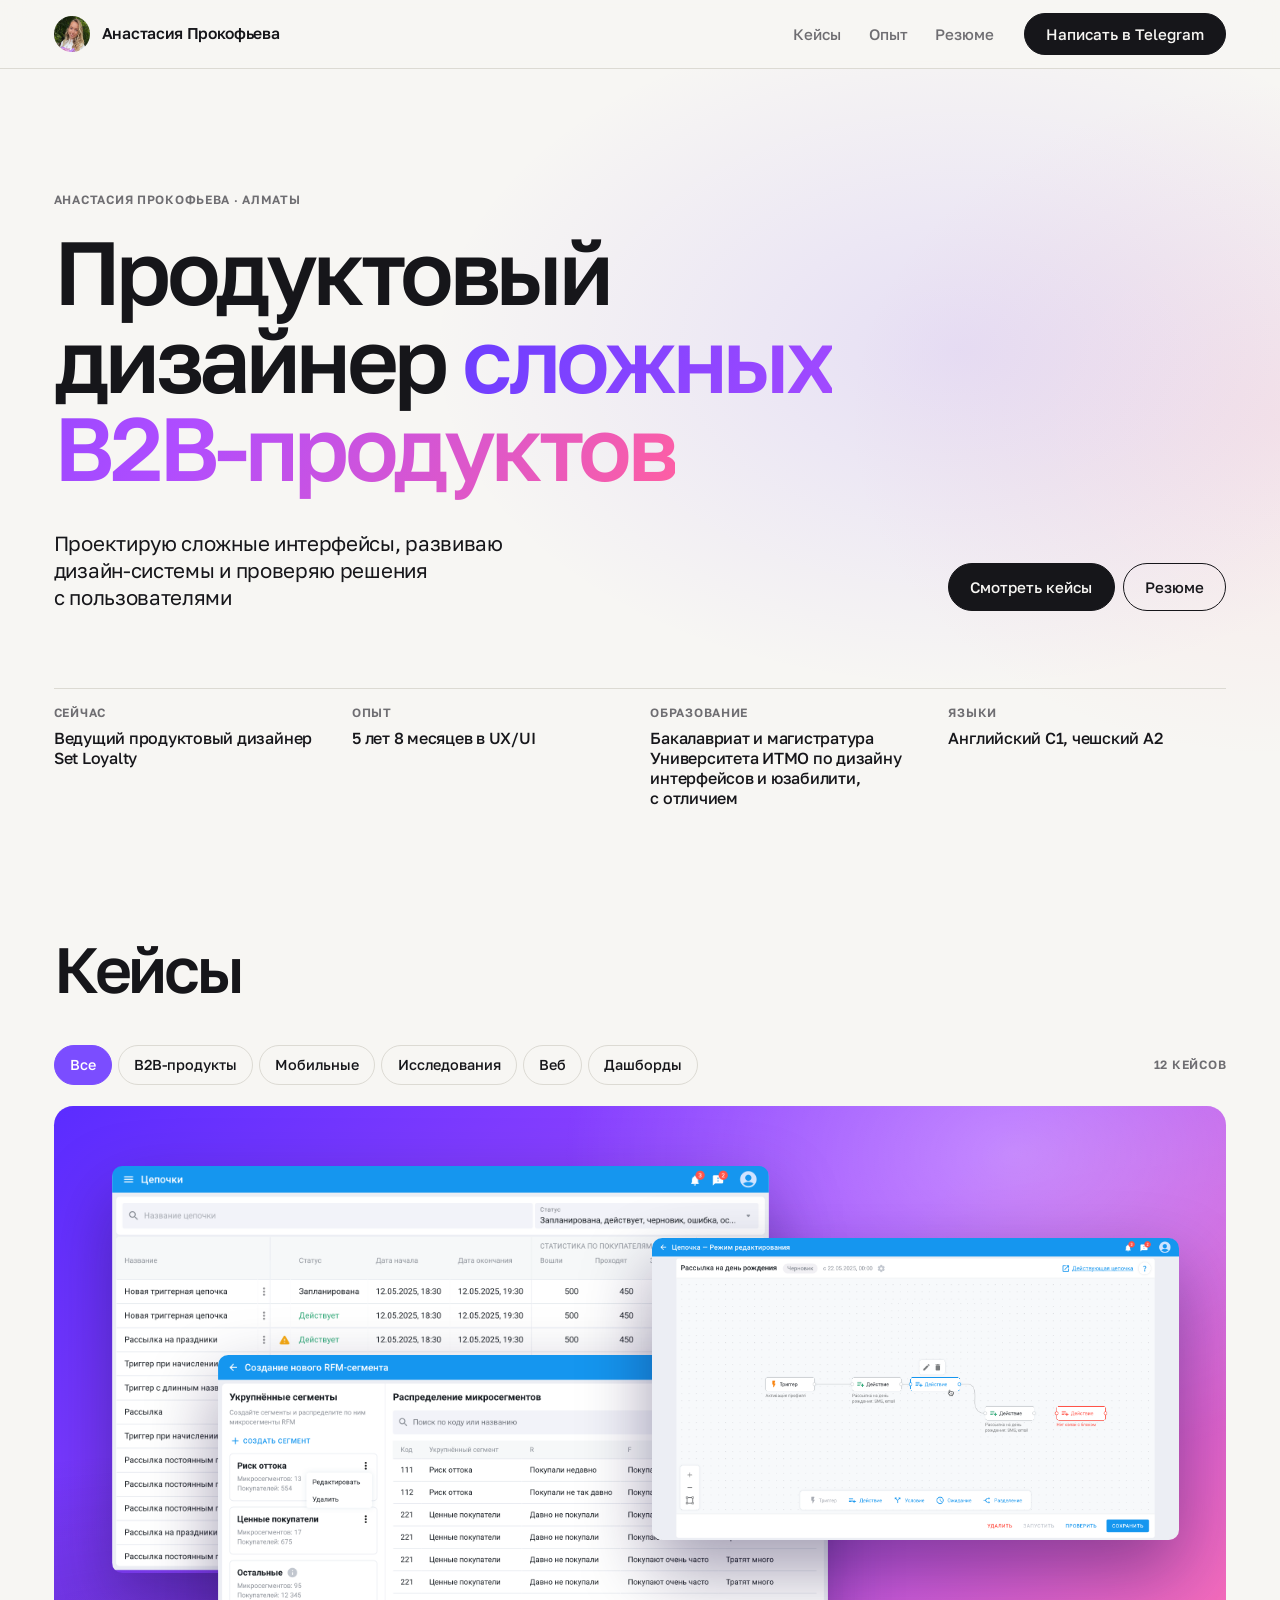
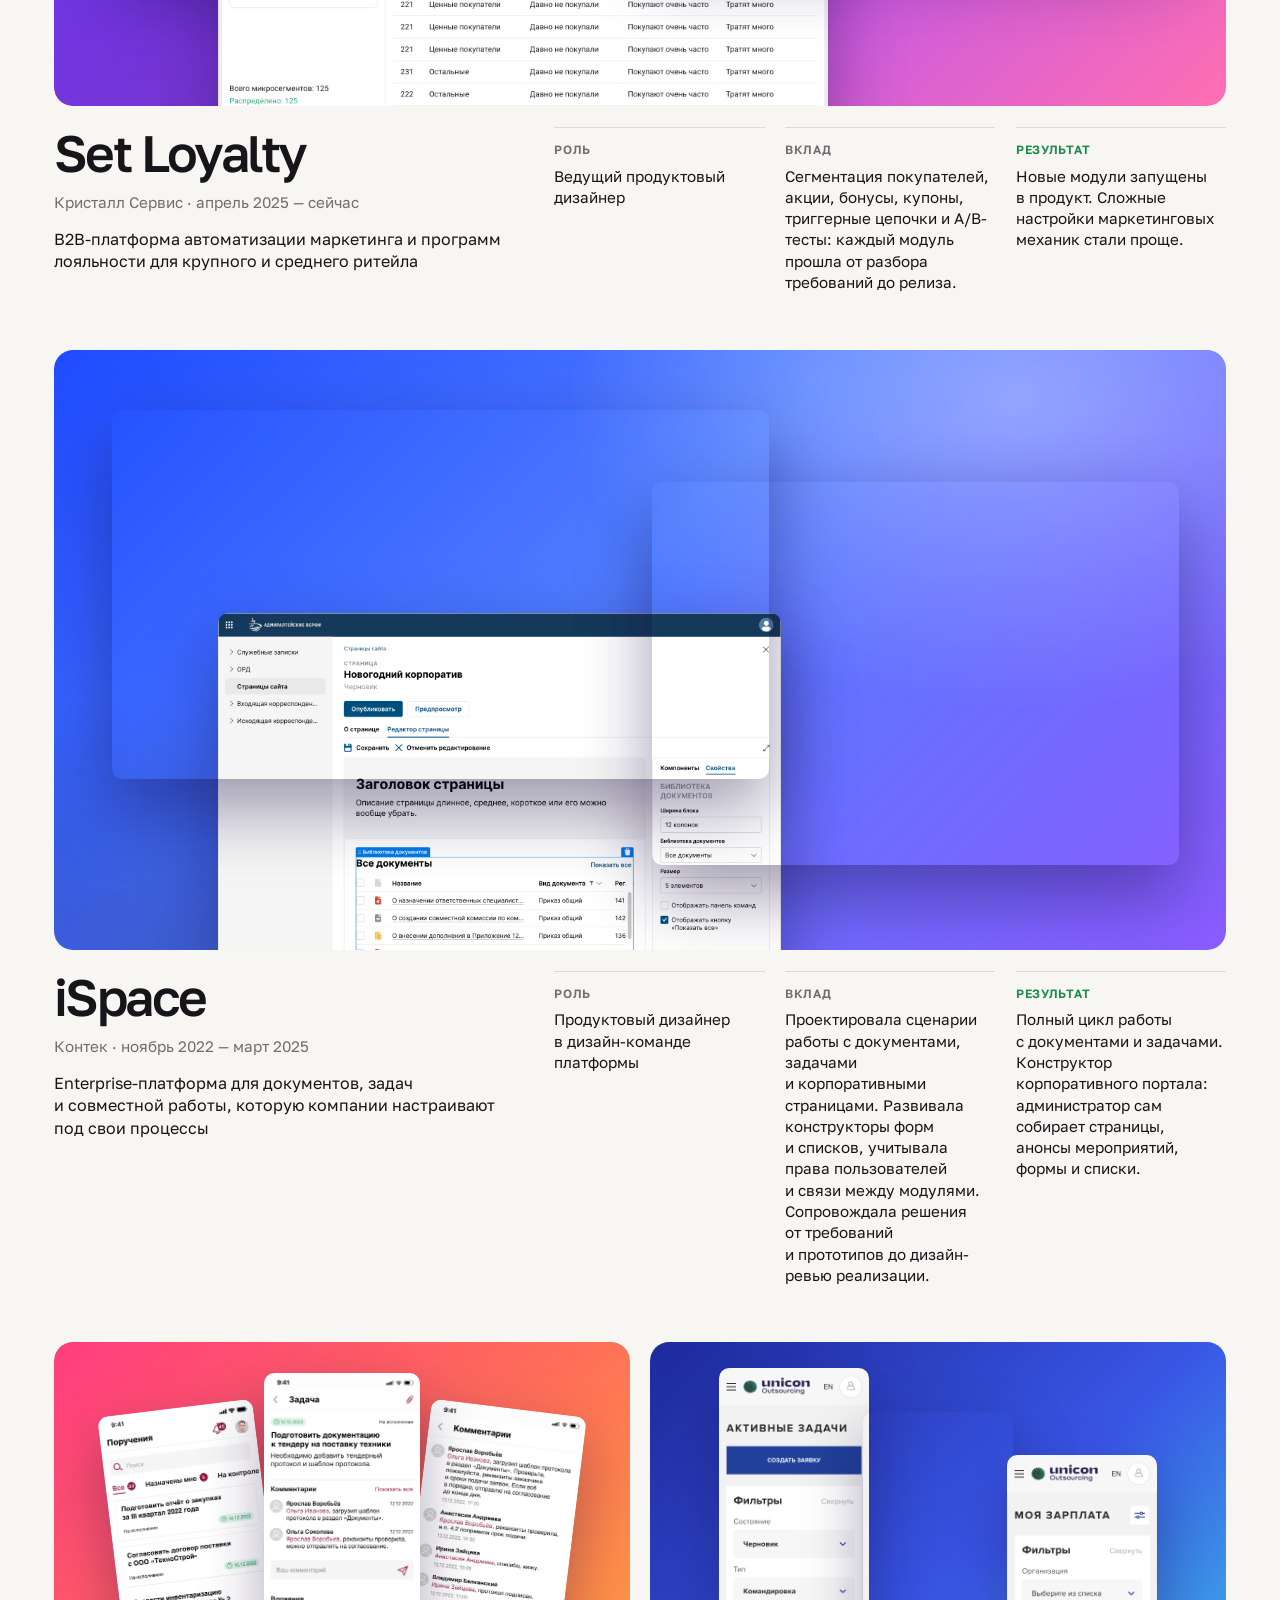
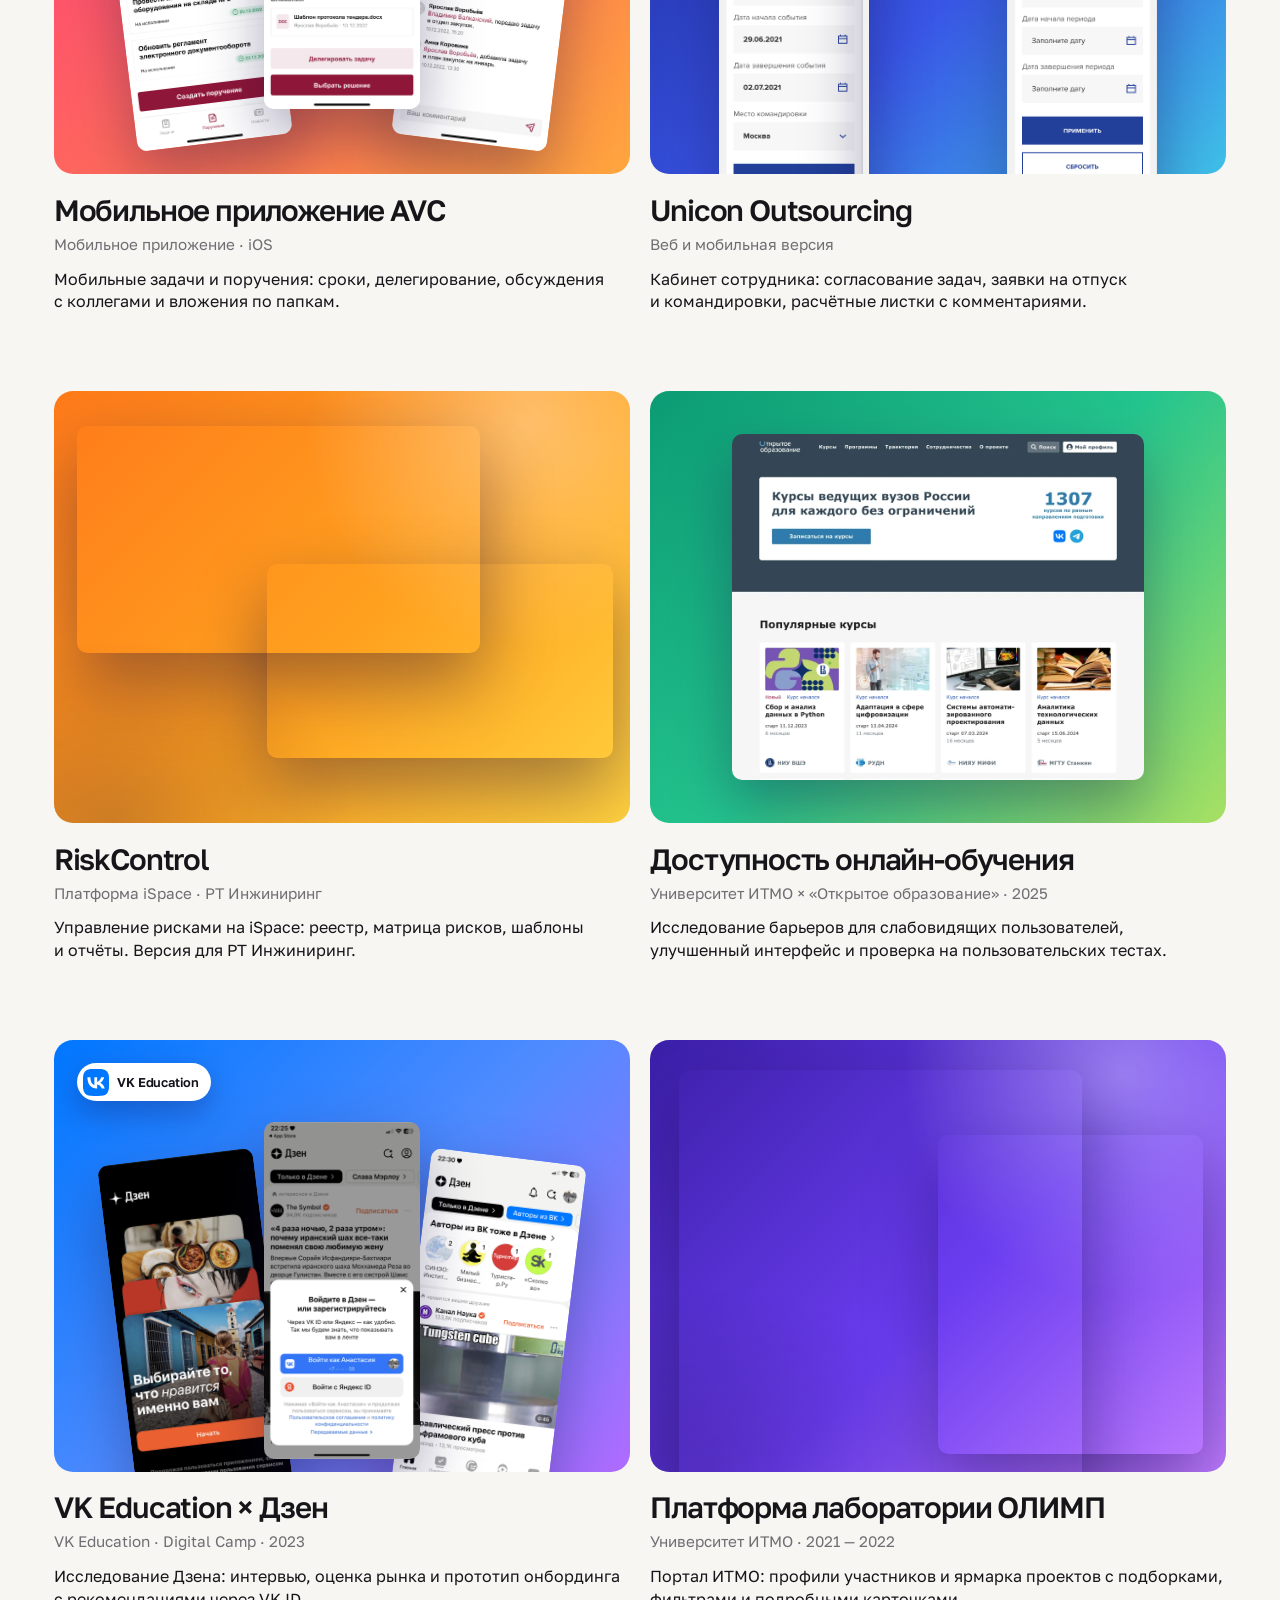
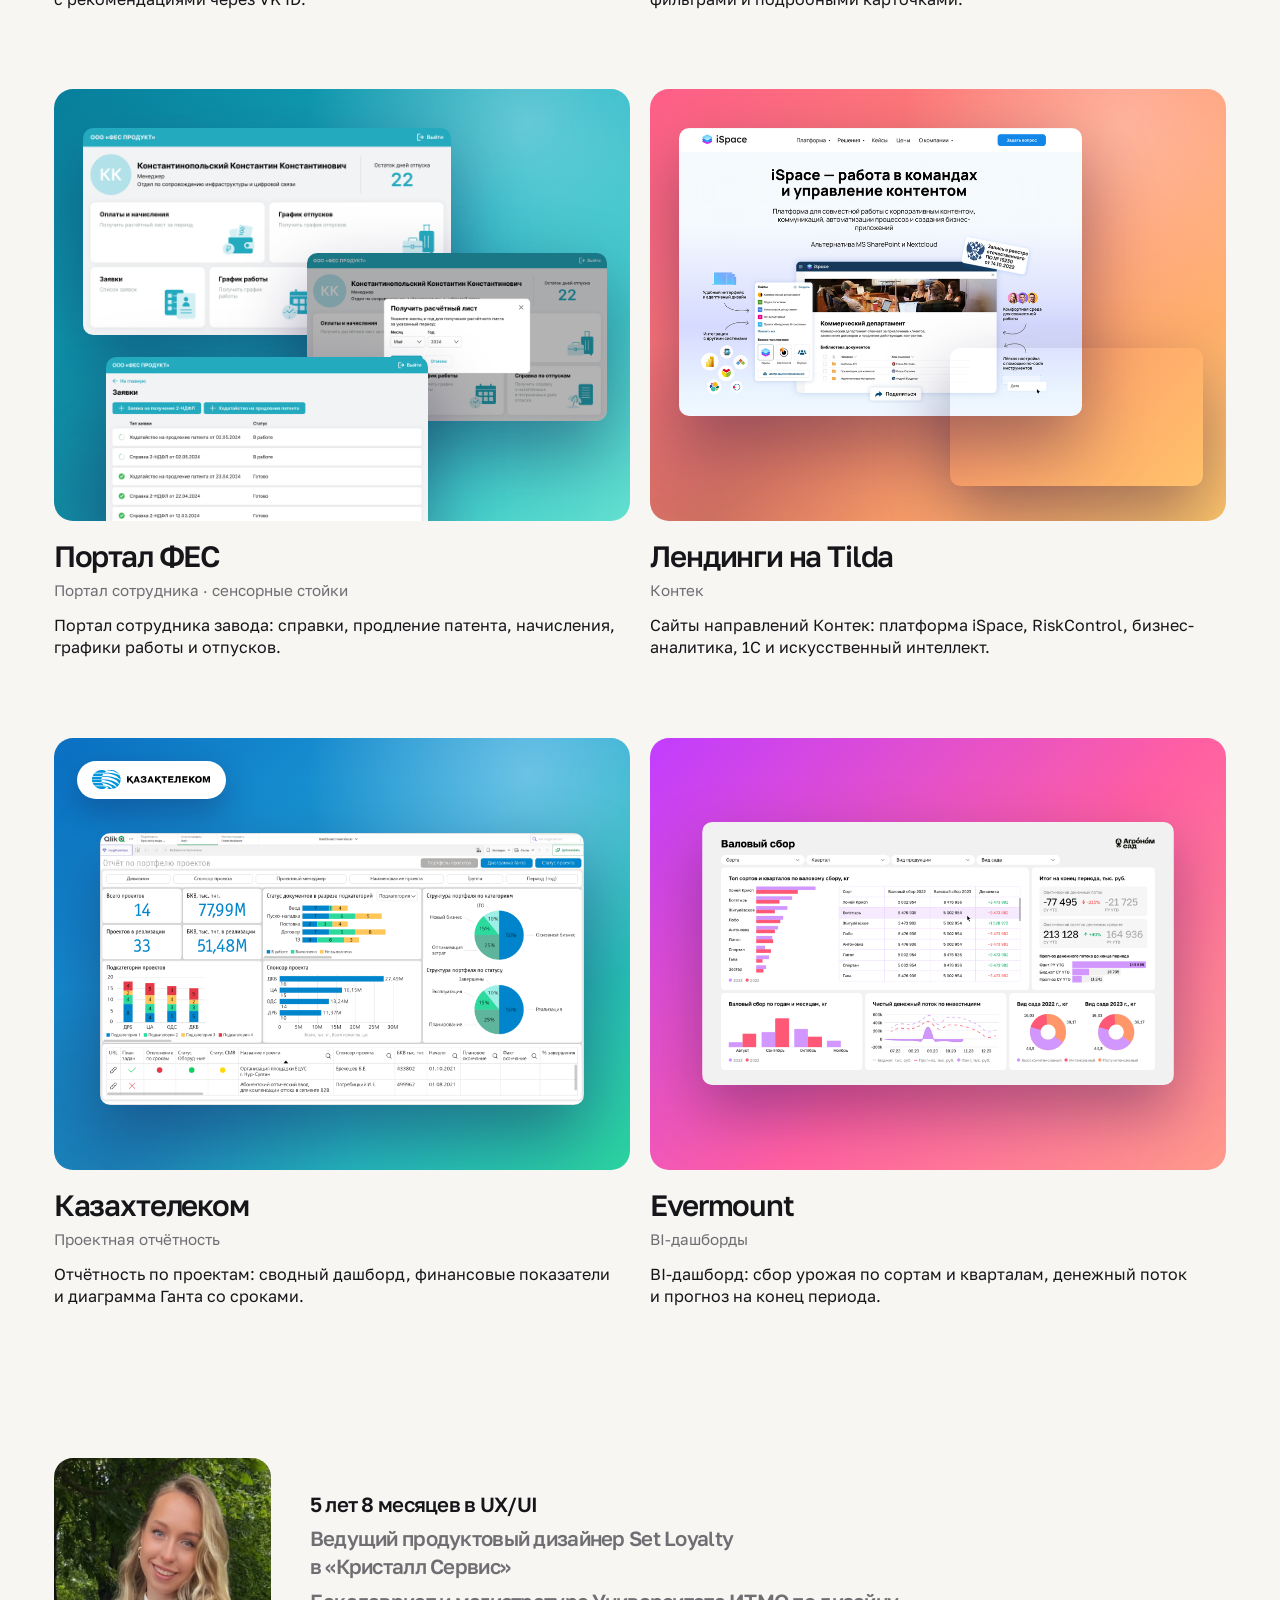
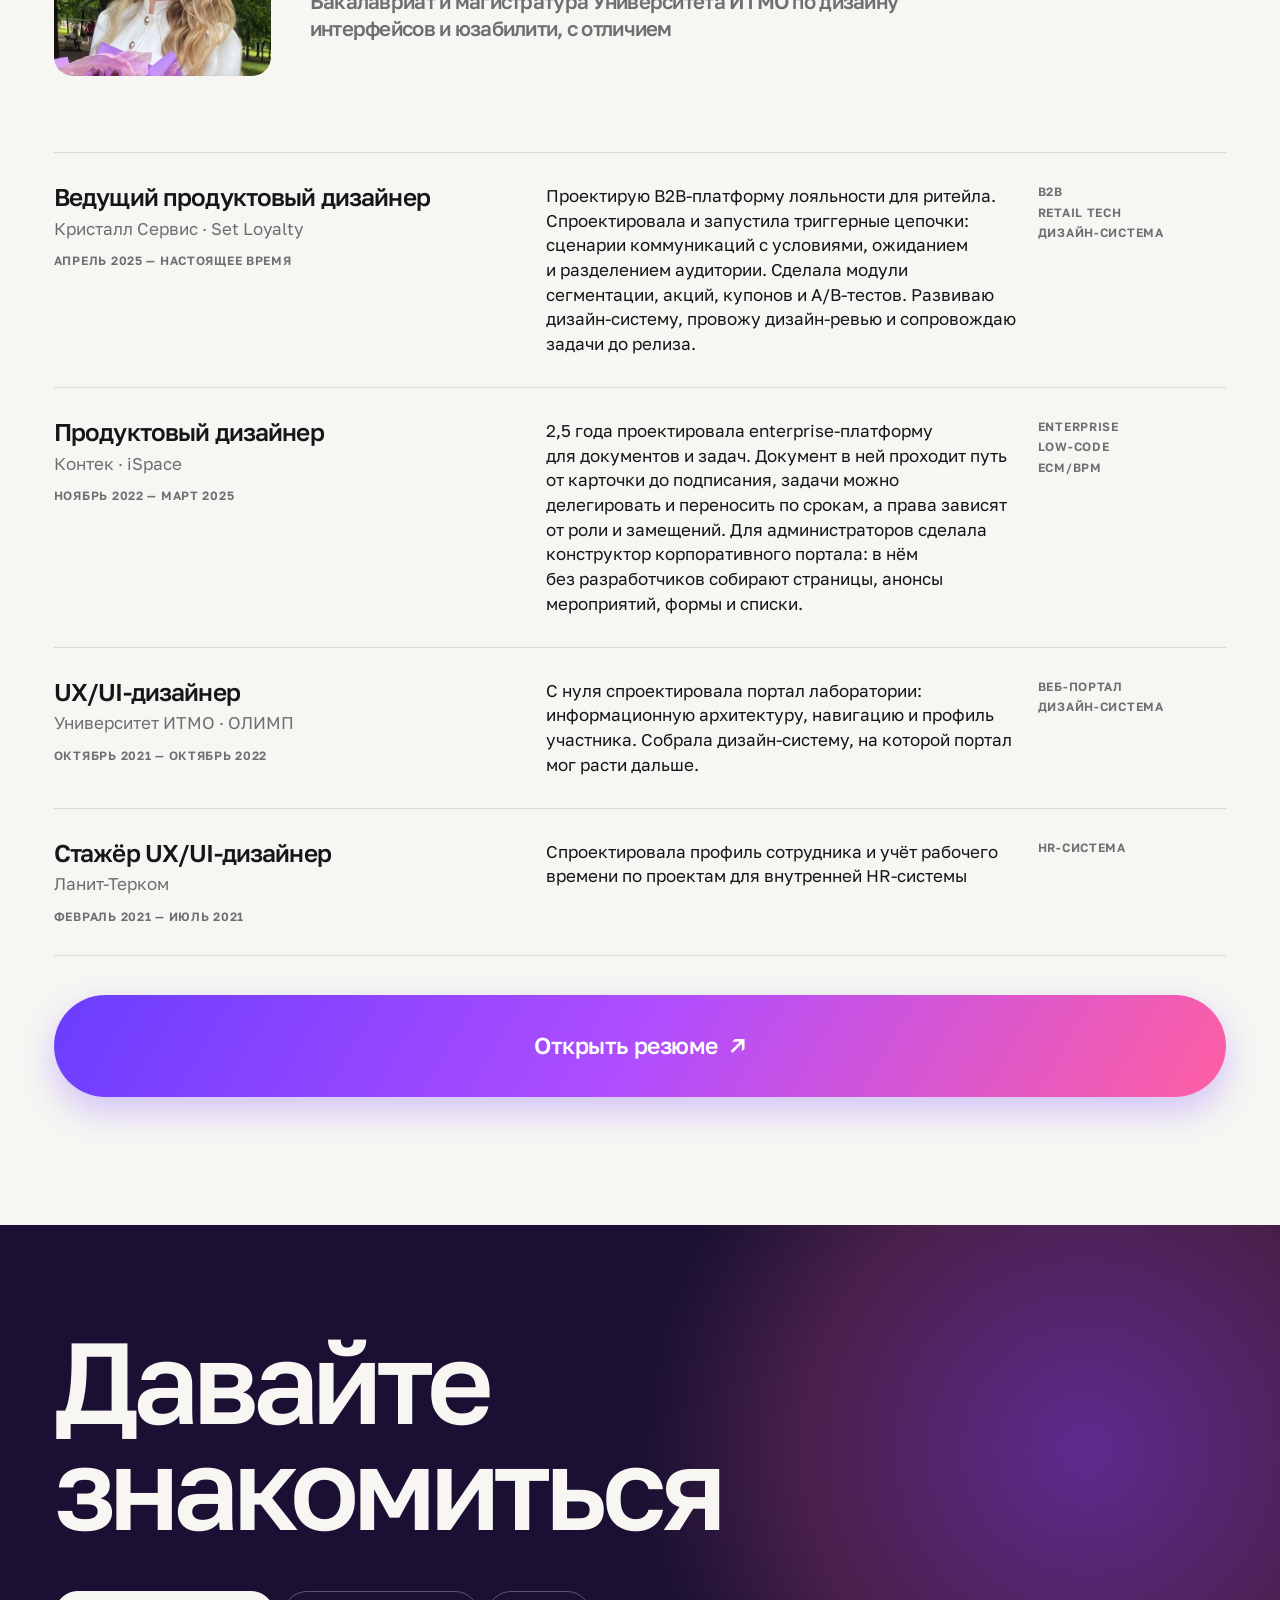
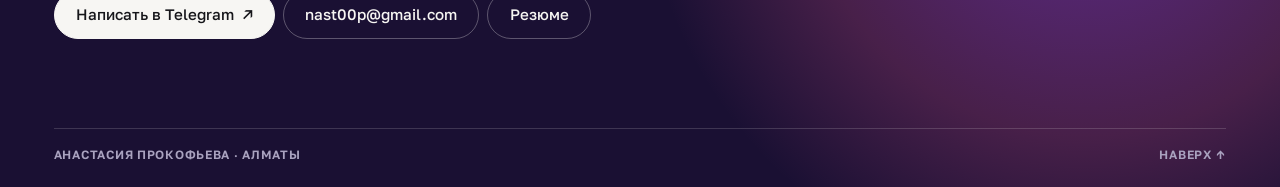
==== index.html @ f6d51684 "Move AVC center screen down exactly five pixels" ====
<!doctype html>
<html lang="ru">
<head>
  <meta charset="utf-8">
  <meta name="viewport" content="width=device-width,initial-scale=1">
  <meta name="description" content="Портфолио Анастасии Прокофьевой. Продуктовый дизайн B2B-платформ и мобильных приложений, UX-исследования и доступность.">
  <title>Анастасия Прокофьева — продуктовый дизайнер</title>
  <link rel="icon" href="assets/favicon.svg?v=2" type="image/svg+xml">
  <script>document.documentElement.classList.add("js")</script>
  <link rel="stylesheet" href="site.css?v=1114p">
  <script src="portfolio.js?v=1114i" defer></script>
</head>
<body class="portfolio" id="top">
  <a class="skip" href="#main">К содержанию</a>
  <header class="top">
    <div class="bar">
      <a class="me" href="index.html" aria-label="Анастасия Прокофьева, главная"><img src="assets/portrait.webp" alt="" width="36" height="36"><span>Анастасия Прокофьева</span></a>
      <nav aria-label="Основная навигация">
        <a href="#works">Кейсы</a>
        <a href="#about">Опыт</a>
        <a href="Prokofieva_Product_Designer.pdf">Резюме</a>
      </nav>
      <a class="btn btn-dark contact" href="https://t.me/mqqeu">Написать в Telegram</a>
    </div>
  </header>

  <main id="main">
    <section class="wrap hero">
      <p class="label" data-reveal>Анастасия Прокофьева · Алматы</p>
      <h1 class="rise" data-reveal><span>Продуктовый дизайнер <em>сложных B2B-продуктов</em></span></h1>
      <div class="hero-row" data-reveal>
        <p class="hero-sub">Проектирую сложные интерфейсы, развиваю дизайн-системы и проверяю решения с пользователями</p>
        <div class="hero-actions">
          <a class="btn btn-dark" href="#works">Смотреть кейсы</a>
          <a class="btn" href="Prokofieva_Product_Designer.pdf">Резюме</a>
        </div>
      </div>
      <div class="facts" data-reveal>
        <div><b>Сейчас</b><span>Ведущий продуктовый дизайнер Set Loyalty</span></div>
        <div><b>Опыт</b><span>5 лет 8 месяцев в UX/UI</span></div>
        <div><b>Образование</b><span>Бакалавриат и магистратура Университета ИТМО по дизайну интерфейсов и юзабилити, с отличием</span></div>
        <div><b>Языки</b><span>Английский C1, чешский A2</span></div>
      </div>
    </section>

    <section class="wrap section" id="works">
      <div class="section-head">
        <h2 class="rise" data-reveal><span>Кейсы</span></h2>
      </div>
      <div class="filter" data-filter data-reveal role="group" aria-label="Фильтр кейсов">
        <button type="button" data-tag="all" aria-pressed="true">Все</button>
        <button type="button" data-tag="b2b" aria-pressed="false">B2B-продукты</button>
        <button type="button" data-tag="mobile" aria-pressed="false">Мобильные</button>
        <button type="button" data-tag="research" aria-pressed="false">Исследования</button>
        <button type="button" data-tag="web" aria-pressed="false">Веб</button>
        <button type="button" data-tag="data" aria-pressed="false">Дашборды</button>
        <span class="filter-count" data-count aria-live="polite"></span>
      </div>

      <div class="works">
        <article class="card card-lg" data-tags="b2b" data-reveal>
          <div class="card-cover cover-scene tone-violet"><img decoding="async" class="sc-main" style="--l:5%;--t:10%;--w:56%" src="assets/frame-previews/sl-chains-1600.webp" srcset="assets/frame-previews/sl-chains-800.webp 800w, assets/frame-previews/sl-chains-1600.webp 1600w, assets/frame-previews/sl-chains-2400.webp 2400w" sizes="(max-width: 760px) 58vw, 58vw" alt="Set Loyalty: таблица всех триггерных цепочек со статусами" width="1280" height="794" fetchpriority="high"><img decoding="async" class="sc-side" style="--r:4%;--t:22%;--w:45%;--z:3" src="assets/frame-previews/sl-chain-edit-1600.webp" srcset="assets/frame-previews/sl-chain-edit-800.webp 800w, assets/frame-previews/sl-chain-edit-1600.webp 1600w, assets/frame-previews/sl-chain-edit-2400.webp 2400w" sizes="(max-width: 760px) 47vw, 47vw" alt="Set Loyalty: редактирование запущенной цепочки" width="1490" height="853" loading="lazy"><img decoding="async" class="sc-small" style="--l:14%;--b:-6%;--w:52%;--z:2" src="assets/frame-previews/sl-segment-created-1600.webp" srcset="assets/frame-previews/sl-segment-created-800.webp 800w, assets/frame-previews/sl-segment-created-1600.webp 1600w, assets/frame-previews/sl-segment-created-2400.webp 2400w" sizes="(max-width: 760px) 54vw, 54vw" alt="Set Loyalty: созданные сегменты покупателей" width="1280" height="813" loading="lazy"></div>
          <div class="card-body">
            <div class="card-head">
              <h3><a href="set-loyalty.html">Set Loyalty</a></h3>
              <p class="meta">Кристалл Сервис · апрель 2025 — сейчас</p>
              <p class="card-text">B2B-платформа автоматизации маркетинга и программ лояльности для крупного и среднего ритейла</p>
            </div>
            <dl class="rcr">
              <div><dt>Роль</dt><dd>Ведущий продуктовый дизайнер</dd></div>
              <div><dt>Вклад</dt><dd>Сегментация покупателей, акции, бонусы, купоны, триггерные цепочки и A/B-тесты: каждый модуль прошла от разбора требований до релиза.</dd></div>
              <div class="result"><dt>Результат</dt><dd>Новые модули запущены в продукт. Сложные настройки маркетинговых механик стали проще.</dd></div>
            </dl>
          </div>
        </article>

        <article class="card card-lg" data-tags="b2b" data-reveal>
          <div class="card-cover cover-scene tone-ocean"><img decoding="async" class="sc-main" style="--l:5%;--t:10%;--w:56%" src="assets/frame-previews/ispace-gantt-1600.webp" srcset="assets/frame-previews/ispace-gantt-800.webp 800w, assets/frame-previews/ispace-gantt-1600.webp 1600w, assets/frame-previews/ispace-gantt-2400.webp 2400w" sizes="(max-width: 760px) 58vw, 58vw" alt="iSpace: задачи на диаграмме Ганта по неделям" width="1280" height="720" loading="lazy"><img decoding="async" class="sc-side" style="--r:4%;--t:22%;--w:45%" src="assets/frame-previews/ispace-teams-1600.webp" srcset="assets/frame-previews/ispace-teams-800.webp 800w, assets/frame-previews/ispace-teams-1600.webp 1600w, assets/frame-previews/ispace-teams-2400.webp 2400w" sizes="(max-width: 760px) 47vw, 47vw" alt="iSpace: управление командами подразделений" width="1280" height="929" loading="lazy"><img decoding="async" class="sc-small" style="--l:14%;--b:-16%;--w:48%;--z:0" src="assets/frame-previews/ispace-library-1600.webp" srcset="assets/frame-previews/ispace-library-800.webp 800w, assets/frame-previews/ispace-library-1600.webp 1600w, assets/frame-previews/ispace-library-2400.webp 2400w" sizes="(max-width: 760px) 50vw, 50vw" alt="iSpace: редактор страницы корпоративного портала" width="1280" height="986" loading="lazy"></div>
          <div class="card-body">
            <div class="card-head">
              <h3><a href="ispace.html">iSpace</a></h3>
              <p class="meta">Контек · ноябрь 2022 — март 2025</p>
              <p class="card-text">Enterprise-платформа для документов, задач и совместной работы, которую компании настраивают под свои процессы</p>
            </div>
            <dl class="rcr">
              <div><dt>Роль</dt><dd>Продуктовый дизайнер в дизайн-команде платформы</dd></div>
              <div><dt>Вклад</dt><dd>Проектировала сценарии работы с документами, задачами и корпоративными страницами. Развивала конструкторы форм и списков, учитывала права пользователей и связи между модулями. Сопровождала решения от требований и прототипов до дизайн-ревью реализации.</dd></div>
              <div class="result"><dt>Результат</dt><dd>Полный цикл работы с документами и задачами. Конструктор корпоративного портала: администратор сам собирает страницы, анонсы мероприятий, формы и списки.</dd></div>
            </dl>
          </div>
        </article>

        <article class="card" data-tags="mobile b2b" data-reveal>
          <div class="card-cover cover-stack cover-phones tone-sunset"><img decoding="async" src="assets/previews/avc-orders-640.webp" srcset="assets/previews/avc-orders-320.webp 320w, assets/previews/avc-orders-640.webp 640w, assets/previews/avc-orders-960.webp 960w" sizes="(max-width: 760px) 28vw, 14vw" alt="AVC: список поручений" width="375" height="812" loading="lazy"><img decoding="async" src="assets/previews/avc-task-detail-640.webp" srcset="assets/previews/avc-task-detail-320.webp 320w, assets/previews/avc-task-detail-640.webp 640w, assets/previews/avc-task-detail-960.webp 960w" sizes="(max-width: 760px) 28vw, 14vw" alt="AVC: задача по подготовке тендерной документации, комментарии и вложения" width="375" height="812" loading="lazy"><img decoding="async" src="assets/previews/avc-comments-640.webp" srcset="assets/previews/avc-comments-320.webp 320w, assets/previews/avc-comments-640.webp 640w, assets/previews/avc-comments-960.webp 960w" sizes="(max-width: 760px) 28vw, 14vw" alt="AVC: комментарии к задаче" width="375" height="812" loading="lazy"></div>
          <div class="card-body">
            <h3><a href="avc.html">Мобильное приложение AVC</a></h3>
            <p class="meta">Мобильное приложение · iOS</p>
            <p class="card-text">Мобильные задачи и поручения: сроки, делегирование, обсуждения с коллегами и вложения по папкам.</p>
          </div>
        </article>

        <article class="card" data-tags="mobile b2b" data-reveal>
          <div class="card-cover cover-stack cover-phones tone-indigo cover-cascade"><img decoding="async" src="assets/previews/unicon-home-2-640.webp" srcset="assets/previews/unicon-home-2-320.webp 320w, assets/previews/unicon-home-2-640.webp 640w, assets/previews/unicon-home-2-960.webp 960w" sizes="(max-width: 760px) 28vw, 14vw" alt="Unicon Outsourcing: активные задачи в мобильной версии" width="320" height="2167" loading="lazy"><img decoding="async" src="assets/previews/unicon-pay-3-640.webp" srcset="assets/previews/unicon-pay-3-320.webp 320w, assets/previews/unicon-pay-3-640.webp 640w, assets/previews/unicon-pay-3-960.webp 960w" sizes="(max-width: 760px) 28vw, 14vw" alt="Unicon Outsourcing: расчётные листки в мобильной версии" width="320" height="1369" loading="lazy"><img decoding="async" src="assets/previews/unicon-pay-2-640.webp" srcset="assets/previews/unicon-pay-2-320.webp 320w, assets/previews/unicon-pay-2-640.webp 640w, assets/previews/unicon-pay-2-960.webp 960w" sizes="(max-width: 760px) 28vw, 14vw" alt="Unicon Outsourcing: фильтры расчётных листков" width="320" height="1967" loading="lazy"></div>
          <div class="card-body">
            <h3><a href="unicon.html">Unicon Outsourcing</a></h3>
            <p class="meta">Веб и мобильная версия</p>
            <p class="card-text">Кабинет сотрудника: согласование задач, заявки на отпуск и командировки, расчётные листки с комментариями.</p>
          </div>
        </article>

        <article class="card" data-tags="b2b" data-reveal>
          <div class="card-cover cover-scene tone-amber"><img decoding="async" class="sc-main" style="--l:4%;--t:8%;--w:70%" src="assets/frame-previews/risk-home-1600.webp" srcset="assets/frame-previews/risk-home-800.webp 800w, assets/frame-previews/risk-home-1600.webp 1600w, assets/frame-previews/risk-home-2400.webp 2400w" sizes="(max-width: 760px) 73vw, 36vw" alt="RiskControl: главная с реестром рисков, базой шаблонов, матрицей и отчётами" width="1280" height="720" loading="lazy"><img decoding="async" class="sc-side" style="--r:3%;--t:40%;--w:60%" src="assets/frame-previews/risk-documents-1600.webp" srcset="assets/frame-previews/risk-documents-800.webp 800w, assets/frame-previews/risk-documents-1600.webp 1600w, assets/frame-previews/risk-documents-2400.webp 2400w" sizes="(max-width: 760px) 62vw, 31vw" alt="RiskControl: рабочая область со всеми документами" width="1280" height="720" loading="lazy"></div>
          <div class="card-body">
            <h3><a href="riskcontrol.html">RiskControl</a></h3>
            <p class="meta">Платформа iSpace · PT Инжиниринг</p>
            <p class="card-text">Управление рисками на iSpace: реестр, матрица рисков, шаблоны и отчёты. Версия для PT Инжиниринг.</p>
          </div>
        </article>

        <article class="card" data-tags="research" data-reveal>
          <div class="card-cover tone-mint"><img src="assets/access-37-0.webp" alt="Улучшенный прототип «Открытого образования»" width="972" height="815" loading="lazy"></div>
          <div class="card-body">
            <h3><a href="accessibility.html">Доступность онлайн-обучения</a></h3>
            <p class="meta">Университет ИТМО × «Открытое образование» · 2025</p>
            <p class="card-text">Исследование барьеров для слабовидящих пользователей, улучшенный интерфейс и проверка на пользовательских тестах.</p>
          </div>
        </article>

        <article class="card" data-tags="research mobile" data-reveal>
          <div class="card-cover cover-stack cover-phones tone-sky"><img decoding="async" src="assets/previews/dzen-1-640.webp" srcset="assets/previews/dzen-1-320.webp 320w, assets/previews/dzen-1-640.webp 640w, assets/previews/dzen-1-960.webp 960w" sizes="(max-width: 760px) 28vw, 14vw" alt="Дзен: экран онбординга" width="390" height="844" loading="lazy"><img decoding="async" src="assets/previews/dzen-5-640.webp" srcset="assets/previews/dzen-5-320.webp 320w, assets/previews/dzen-5-640.webp 640w, assets/previews/dzen-5-960.webp 960w" sizes="(max-width: 760px) 28vw, 14vw" alt="Дзен: вход через VK ID" width="390" height="844" loading="lazy"><img decoding="async" src="assets/previews/dzen-9-640.webp" srcset="assets/previews/dzen-9-320.webp 320w, assets/previews/dzen-9-640.webp 640w, assets/previews/dzen-9-960.webp 960w" sizes="(max-width: 760px) 28vw, 14vw" alt="Дзен: лента после онбординга" width="390" height="844" loading="lazy"><span class="cover-badge"><img src="assets/logo-vk.svg" alt="" width="48" height="48">VK Education</span></div>
          <div class="card-body">
            <h3><a href="research.html">VK Education × Дзен</a></h3>
            <p class="meta">VK Education · Digital Camp · 2023</p>
            <p class="card-text">Исследование Дзена: интервью, оценка рынка и прототип онбординга с рекомендациями через VK ID.</p>
          </div>
        </article>

        <article class="card" data-tags="b2b" data-reveal>
          <div class="card-cover cover-scene tone-grape"><img decoding="async" class="sc-main" style="--l:5%;--t:7%;--w:70%" src="assets/frame-previews/olimp-collections-1600.webp" srcset="assets/frame-previews/olimp-collections-800.webp 800w, assets/frame-previews/olimp-collections-1600.webp 1600w, assets/frame-previews/olimp-collections-2400.webp 2400w" sizes="(max-width: 760px) 73vw, 36vw" alt="ОЛИМП: подборки проектов" width="1440" height="1555" loading="lazy"><img decoding="async" class="sc-side" style="--r:4%;--t:22%;--w:46%" src="assets/frame-previews/olimp-project-1600.webp" srcset="assets/frame-previews/olimp-project-800.webp 800w, assets/frame-previews/olimp-project-1600.webp 1600w, assets/frame-previews/olimp-project-2400.webp 2400w" sizes="(max-width: 760px) 48vw, 24vw" alt="ОЛИМП: карточка проекта" width="1440" height="1731" loading="lazy"></div>
          <div class="card-body">
            <h3><a href="olimp.html">Платформа лаборатории ОЛИМП</a></h3>
            <p class="meta">Университет ИТМО · 2021 — 2022</p>
            <p class="card-text">Портал ИТМО: профили участников и ярмарка проектов с подборками, фильтрами и подробными карточками.</p>
          </div>
        </article>

        <article class="card" data-tags="web" data-reveal>
          <div class="card-cover cover-scene tone-teal"><img decoding="async" class="sc-main" style="--l:5%;--t:9%;--w:64%" src="assets/frame-previews/fes-home-1600.webp" srcset="assets/frame-previews/fes-home-800.webp 800w, assets/frame-previews/fes-home-1600.webp 1600w, assets/frame-previews/fes-home-2400.webp 2400w" sizes="(max-width: 760px) 67vw, 33vw" alt="Портал ФЕС: главная страница сотрудника" width="1280" height="720" loading="lazy"><img decoding="async" class="sc-side" style="--r:4%;--t:38%;--w:52%" src="assets/frame-previews/fes-pay-1600.webp" srcset="assets/frame-previews/fes-pay-800.webp 800w, assets/frame-previews/fes-pay-1600.webp 1600w, assets/frame-previews/fes-pay-2400.webp 2400w" sizes="(max-width: 760px) 54vw, 27vw" alt="Портал ФЕС: получение расчётного листа" width="1280" height="720" loading="lazy"><img decoding="async" class="sc-small" style="--l:9%;--b:-4%;--w:56%" src="assets/frame-previews/fes-requests-1600.webp" srcset="assets/frame-previews/fes-requests-800.webp 800w, assets/frame-previews/fes-requests-1600.webp 1600w, assets/frame-previews/fes-requests-2400.webp 2400w" sizes="(max-width: 760px) 58vw, 29vw" alt="Портал ФЕС: заявки" width="1280" height="720" loading="lazy"></div>
          <div class="card-body">
            <h3><a href="fes.html">Портал ФЕС</a></h3>
            <p class="meta">Портал сотрудника · сенсорные стойки</p>
            <p class="card-text">Портал сотрудника завода: справки, продление патента, начисления, графики работы и отпусков.</p>
          </div>
        </article>

        <article class="card" data-tags="web" data-reveal>
          <div class="card-cover cover-scene tone-peach"><img decoding="async" class="sc-main" style="--l:5%;--t:9%;--w:70%" src="assets/previews/land-n-ispace-1600.webp" srcset="assets/previews/land-n-ispace-800.webp 800w, assets/previews/land-n-ispace-1600.webp 1600w, assets/previews/land-n-ispace-2400.webp 2400w" sizes="(max-width: 760px) 73vw, 36vw" alt="Лендинг iSpace" width="2178" height="1558" loading="lazy"><img decoding="async" class="sc-side" style="--r:4%;--b:8%;--w:44%" src="assets/previews/land-n-rc-1600.webp" srcset="assets/previews/land-n-rc-800.webp 800w, assets/previews/land-n-rc-1600.webp 1600w, assets/previews/land-n-rc-2400.webp 2400w" sizes="(max-width: 760px) 46vw, 23vw" alt="Лендинг RiskControl" width="2940" height="1598" loading="lazy"></div>
          <div class="card-body">
            <h3><a href="web-projects.html">Лендинги на Tilda</a></h3>
            <p class="meta">Контек</p>
            <p class="card-text">Сайты направлений Контек: платформа iSpace, RiskControl, бизнес-аналитика, 1С и искусственный интеллект.</p>
          </div>
        </article>

        <article class="card" data-tags="data" data-reveal>
          <div class="card-cover cover-scene tone-ice"><span class="cover-badge cover-badge-wide"><img src="assets/logo-kazakhtelecom.svg" alt="Казахтелеком" width="6095" height="989"></span><img decoding="async" class="sc-main" style="--l:8%;--t:22%;--w:84%" src="assets/frame-previews/kt-portfolio-1600.webp" srcset="assets/frame-previews/kt-portfolio-800.webp 800w, assets/frame-previews/kt-portfolio-1600.webp 1600w, assets/frame-previews/kt-portfolio-2400.webp 2400w" sizes="(max-width: 760px) 87vw, 44vw" alt="Казахтелеком: дашборд портфеля проектов" width="1280" height="720" loading="lazy"></div>
          <div class="card-body">
            <h3><a href="dashboards.html">Казахтелеком</a></h3>
            <p class="meta">Проектная отчётность</p>
            <p class="card-text">Отчётность по проектам: сводный дашборд, финансовые показатели и диаграмма Ганта со сроками.</p>
          </div>
        </article>

        <article class="card" data-tags="data" data-reveal>
          <div class="card-cover tone-rose"><img decoding="async" src="assets/previews/ev-dashboard-2-1600.webp" srcset="assets/previews/ev-dashboard-2-800.webp 800w, assets/previews/ev-dashboard-2-1600.webp 1600w, assets/previews/ev-dashboard-2-2400.webp 2400w" sizes="(max-width: 760px) 87vw, 44vw" alt="Evermount: BI-дашборд валового сбора" width="1440" height="800" loading="lazy"></div>
          <div class="card-body">
            <h3><a href="evermount.html">Evermount</a></h3>
            <p class="meta">BI-дашборды</p>
            <p class="card-text">BI-дашборд: сбор урожая по сортам и кварталам, денежный поток и прогноз на конец периода.</p>
          </div>
        </article>
      </div>
    </section>

    <section class="wrap section" id="about">
      <div class="about-top" data-reveal>
        <img src="assets/portrait.webp" alt="Анастасия Прокофьева" width="500" height="500" loading="lazy">
        <p class="about-lead">5 лет 8 месяцев в UX/UI<em>Ведущий продуктовый дизайнер Set Loyalty в «Кристалл Сервис»</em><em>Бакалавриат и магистратура Университета ИТМО по дизайну интерфейсов и юзабилити, с отличием</em></p>
      </div>
      <div class="xp-list">
        <article class="xp" data-reveal>
          <div class="xp-role"><h3>Ведущий продуктовый дизайнер</h3><p>Кристалл Сервис · Set Loyalty</p><time>Апрель 2025 — настоящее время</time></div>
          <p class="xp-text">Проектирую B2B-платформу лояльности для ритейла. Спроектировала и запустила триггерные цепочки: сценарии коммуникаций с условиями, ожиданием и разделением аудитории. Сделала модули сегментации, акций, купонов и A/B-тестов. Развиваю дизайн-систему, провожу дизайн-ревью и сопровождаю задачи до релиза.</p>
          <ul class="xp-tags"><li>B2B</li><li>Retail Tech</li><li>Дизайн-система</li></ul>
        </article>
        <article class="xp" data-reveal>
          <div class="xp-role"><h3>Продуктовый дизайнер</h3><p>Контек · iSpace</p><time>Ноябрь 2022 — март 2025</time></div>
          <p class="xp-text">2,5 года проектировала enterprise-платформу для документов и задач. Документ в ней проходит путь от карточки до подписания, задачи можно делегировать и переносить по срокам, а права зависят от роли и замещений. Для администраторов сделала конструктор корпоративного портала: в нём без разработчиков собирают страницы, анонсы мероприятий, формы и списки.</p>
          <ul class="xp-tags"><li>Enterprise</li><li>Low-code</li><li>ECM/BPM</li></ul>
        </article>
        <article class="xp" data-reveal>
          <div class="xp-role"><h3>UX/UI-дизайнер</h3><p>Университет ИТМО · ОЛИМП</p><time>Октябрь 2021 — октябрь 2022</time></div>
          <p class="xp-text">С нуля спроектировала портал лаборатории: информационную архитектуру, навигацию и профиль участника. Собрала дизайн-систему, на которой портал мог расти дальше.</p>
          <ul class="xp-tags"><li>Веб-портал</li><li>Дизайн-система</li></ul>
        </article>
        <article class="xp" data-reveal>
          <div class="xp-role"><h3>Стажёр UX/UI-дизайнер</h3><p>Ланит-Терком</p><time>Февраль 2021 — июль 2021</time></div>
          <p class="xp-text">Спроектировала профиль сотрудника и учёт рабочего времени по проектам для внутренней HR-системы</p>
          <ul class="xp-tags"><li>HR-система</li></ul>
        </article>
      </div>
      <div class="cv-cta" data-reveal><a class="btn btn-grad btn-xl" href="Prokofieva_Product_Designer.pdf">Открыть резюме <span aria-hidden="true">↗</span></a></div>
    </section>
  </main>

  <footer class="foot" id="contact">
    <div class="wrap">
      <h2>Давайте<br>знакомиться</h2>
      <div class="links">
        <a class="btn btn-light" href="https://t.me/mqqeu">Написать в Telegram <span aria-hidden="true">↗</span></a>
        <a class="btn" href="mailto:nast00p@gmail.com">nast00p@gmail.com</a>
        <a class="btn" href="Prokofieva_Product_Designer.pdf">Резюме</a>
      </div>
      <div class="foot-bottom"><span>Анастасия Прокофьева · Алматы</span><a href="#top">Наверх ↑</a></div>
    </div>
  </footer>
  <div class="dock"><a class="btn btn-dark" href="https://t.me/mqqeu">Написать в Telegram</a><a class="btn" href="Prokofieva_Product_Designer.pdf">Резюме</a></div>
</body>
</html>
---- site.css ----
/* Единая система сайта: одна гарнитура, светлый фон, фиолетовый акцент
   и у каждой работы свой яркий градиент обложки; один радиус, одна карточка, одна анимация. */
@font-face {
  font-family: "Golos Text";
  src: url("assets/golos-text.ttf") format("truetype");
  font-weight: 400 900;
  font-display: swap;
}
:root {
  color-scheme: light;
  --bg: #f7f6f3;
  --ink: #16161a;
  --muted: #6f6e72;
  --surface: #eceae5;
  --line: #dcdad3;
  --dark: #1a1033;
  --on-dark: #f7f6f3;
  --on-dark-muted: #a9a2bf;
  --accent: #7b4dff;
  --tint: #f0ebff;
  --grad: linear-gradient(120deg, #6a3dff 0%, #b04dff 50%, #ff5fa2 100%);
  /* Градиенты обложек: у каждой работы свой */
  --t-violet: linear-gradient(135deg, #5b2cff 0%, #a64dff 55%, #ff6fb1 100%);
  --t-ocean: linear-gradient(135deg, #1f4bff 0%, #4f7dff 45%, #8b5cff 100%);
  --t-sunset: linear-gradient(135deg, #ff3d7f 0%, #ff6b5a 50%, #ffa63d 100%);
  --t-indigo: linear-gradient(135deg, #1e2a9c 0%, #3956e6 55%, #3fc1e8 100%);
  --t-amber: linear-gradient(135deg, #ff7a1a 0%, #ffa21f 55%, #ffd23f 100%);
  --t-mint: linear-gradient(135deg, #0c9b74 0%, #24c58e 50%, #a8e063 100%);
  --t-sky: linear-gradient(135deg, #0077ff 0%, #4f8bff 50%, #b06bff 100%);
  --t-grape: linear-gradient(135deg, #3b1fa8 0%, #6b3df0 55%, #c07cff 100%);
  --t-teal: linear-gradient(135deg, #087f9c 0%, #17b3c4 55%, #63e0d0 100%);
  --t-peach: linear-gradient(135deg, #ff5e8a 0%, #ff8d6b 50%, #ffc86b 100%);
  --t-ice: linear-gradient(135deg, #0a6fc2 0%, #1fa3d8 50%, #2cd4a0 100%);
  --t-rose: linear-gradient(135deg, #c13dff 0%, #ff5fa2 55%, #ff9a8b 100%);
  --ok: #1c8a4a;
  --r: clamp(14px, 1.5vw, 22px);
  --gut: clamp(16px, 4.2vw, 60px);
  --gap: clamp(12px, 1.6vw, 24px);
  --space: clamp(72px, 10vw, 160px);
  --font: "Golos Text", Arial, sans-serif;
  --mono: ui-monospace, "Cascadia Mono", "SF Mono", Consolas, monospace;
  --ease: cubic-bezier(.2, .8, .2, 1);
}
* { box-sizing: border-box; }
html { scroll-behavior: smooth; scroll-padding-top: 88px; -webkit-text-size-adjust: 100%; }
body {
  margin: 0;
  background: var(--bg);
  color: var(--ink);
  font-family: var(--font);
  font-size: 1.0625rem;
  line-height: 1.5;
  -webkit-font-smoothing: antialiased;
  overflow-x: hidden;
}
a { color: inherit; text-decoration: none; }
button { font: inherit; color: inherit; }
img { display: block; max-width: 100%; height: auto; }
figure { margin: 0; }
h1, h2, h3, p, ul, dl, dd { margin: 0; }
ul { padding: 0; list-style: none; }
h1, h2, h3 { font-weight: 560; line-height: 1.02; letter-spacing: -.04em; text-wrap: balance; }
::selection { background: var(--accent); color: #fff; }
:focus-visible { outline: 2px solid var(--accent); outline-offset: 3px; border-radius: 6px; }
[hidden] { display: none !important; }
.wrap { width: min(1320px, calc(100% - 2 * var(--gut))); margin-inline: auto; }
.skip { position: fixed; top: 12px; left: 12px; z-index: 40; padding: 12px 16px; border-radius: 100px; background: var(--ink); color: var(--bg); transform: translateY(-300%); }
.skip:focus { transform: none; }
.period { color: var(--accent); }

/* Подписи — та же гарнитура, капсом и мельче */
.eyebrow { color: var(--accent) !important; }
.label, .eyebrow, .facts b, .rcr dt, .xp time, .xp-tags, .stats dt, .resume article small, .cover-note, .next small, .foot-bottom, .filter-count {
  font: 600 .75rem/1.3 var(--font);
  letter-spacing: .06em;
  text-transform: uppercase;
  color: var(--muted);
}

/* Кнопки */
.btn, .outline, .primary {
  display: inline-flex;
  align-items: center;
  justify-content: center;
  gap: .5em;
  width: max-content;
  max-width: 100%;
  min-height: 48px;
  padding: .7em 1.4em;
  border: 1px solid var(--ink);
  border-radius: 100px;
  background: transparent;
  color: var(--ink);
  font-size: .95rem;
  font-weight: 500;
  line-height: 1.1;
  cursor: pointer;
  transition: background .3s var(--ease), color .3s var(--ease), border-color .3s var(--ease);
}
.btn:hover, .outline:hover { background: var(--ink); color: var(--bg); }
.btn-dark, .primary { background: var(--ink); color: var(--bg); }
.btn-dark:hover, .primary:hover { background: var(--accent); border-color: var(--accent); color: #fff; }
.btn-grad { border: 0; background: var(--grad); color: #fff; box-shadow: 0 14px 34px rgba(123, 77, 255, .3); transition: box-shadow .3s var(--ease), transform .3s var(--ease); }
.btn-grad:hover { color: #fff; background: var(--grad); box-shadow: 0 18px 44px rgba(123, 77, 255, .42); transform: translateY(-2px); }

/* Шапка */
.top { position: fixed; inset: 0 0 auto; z-index: 30; background: rgba(247, 246, 243, .86); -webkit-backdrop-filter: blur(16px); backdrop-filter: blur(16px); border-bottom: 1px solid var(--line); }
.bar { width: min(1320px, calc(100% - 2 * var(--gut))); margin-inline: auto; display: flex; align-items: center; gap: 8px; height: 68px; }
.me { display: inline-flex; align-items: center; gap: 12px; font-weight: 560; font-size: .98rem; letter-spacing: -.02em; }
.me img { width: 36px; height: 36px; border-radius: 50%; object-fit: cover; }
.top nav { margin-left: auto; display: flex; align-items: center; }
.top nav a { padding: .6em .9em; border-radius: 100px; font-size: .95rem; font-weight: 500; color: var(--muted); transition: color .25s; }
.top nav a:hover, .top nav a[aria-current] { color: var(--ink); }
.top .contact { min-height: 42px; margin-left: 8px; }

/* Нижняя панель связи на телефоне: до заявки — одно касание с любого экрана */
.dock { display: none; }

/* Появление при прокрутке — один приём на весь сайт */
.js [data-reveal] { opacity: 0; transform: translateY(28px); transition: opacity .8s var(--ease), transform .8s var(--ease); }
.js [data-reveal].in { opacity: 1; transform: none; }
.js .rise[data-reveal] { opacity: 1; transform: none; overflow: hidden; padding-bottom: .14em; margin-bottom: -.14em; }
.js .rise[data-reveal] > span { display: block; transform: translateY(112%); transition: transform 1s var(--ease); }
.js .rise[data-reveal].in > span { transform: none; }
.rise > span { display: block; }

/* Первый экран */
main { overflow-x: clip; }
.hero { position: relative; padding-top: clamp(128px, 15vw, 220px); }
/* Свечение первого экрана: несколько оттенков, которые плавно растворяются в фоне */
.hero::before, .case-hero::before { content: ""; position: absolute; z-index: -1; top: -120px; right: -18vw; width: min(1180px, 110vw); aspect-ratio: 1.15; pointer-events: none;
  background:
    radial-gradient(closest-side at 34% 42%, rgba(123, 77, 255, .30), rgba(123, 77, 255, 0)),
    radial-gradient(closest-side at 62% 30%, rgba(255, 95, 162, .24), rgba(255, 95, 162, 0)),
    radial-gradient(closest-side at 72% 64%, rgba(255, 166, 92, .20), rgba(255, 166, 92, 0)),
    radial-gradient(closest-side at 44% 74%, rgba(72, 140, 255, .20), rgba(72, 140, 255, 0));
  filter: blur(48px);
  -webkit-mask-image: radial-gradient(closest-side, #000 55%, transparent);
  mask-image: radial-gradient(closest-side, #000 55%, transparent); }
.case-hero { position: relative; }
.hero::before, .case-hero::before { display: none; }
body { background-image: radial-gradient(ellipse 55vw 450px at 75% 350px, rgba(123, 77, 255, .14), transparent 75%), radial-gradient(ellipse 45vw 450px at 100% 420px, rgba(255, 135, 155, .13), transparent 75%); background-size: 100% 1000px; background-repeat: no-repeat; }
.hero h1 { max-width: 17ch; margin-top: clamp(14px, 1.6vw, 24px); font-size: clamp(2.5rem, 7vw, 6.75rem); line-height: .98; letter-spacing: -.05em; }
.hero h1 em { font-style: normal; background: var(--grad); -webkit-background-clip: text; background-clip: text; color: transparent; }
.hero-row { display: grid; grid-template-columns: minmax(0, 1fr) auto; gap: 24px 48px; align-items: end; margin-top: clamp(22px, 3vw, 44px); }
.hero-sub { max-width: 36ch; font-size: clamp(1.1rem, 1.6vw, 1.45rem); line-height: 1.32; letter-spacing: -.015em; }
.hero-actions { display: flex; flex-wrap: wrap; gap: 8px; }
.facts { display: grid; grid-template-columns: repeat(auto-fit, minmax(160px, 1fr)); gap: 0 var(--gap); margin-top: clamp(40px, 6vw, 88px); border-top: 1px solid var(--line); }
.facts div { display: grid; gap: 8px; align-content: start; padding: 16px 0 0; }
.facts span { font-size: clamp(1rem, 1.25vw, 1.15rem); font-weight: 500; letter-spacing: -.015em; line-height: 1.25; }

/* Секции */
.section { padding-top: var(--space); }
.section-head { display: flex; flex-wrap: wrap; align-items: end; justify-content: space-between; gap: 20px 40px; margin-bottom: clamp(24px, 3.4vw, 48px); }
.section-head h2 { font-size: clamp(2.1rem, 5vw, 4.5rem); letter-spacing: -.05em; }
.section-head p { max-width: 40ch; color: var(--muted); line-height: 1.4; }

/* Фильтр по направлениям */
.filter { display: flex; flex-wrap: wrap; align-items: center; gap: 6px; margin-bottom: var(--gap); }
.filter button { min-height: 40px; padding: .5em 1.05em; border: 1px solid var(--line); border-radius: 100px; background: transparent; font-size: .9rem; font-weight: 500; cursor: pointer; transition: background .25s var(--ease), color .25s var(--ease), border-color .25s var(--ease); }
.filter button:hover { border-color: var(--accent); color: var(--accent); }
.filter button[aria-pressed="true"] { background: var(--accent); border-color: var(--accent); color: #fff; }
.filter-count { margin-left: auto; }

/* Карточка работы — одна на весь сайт: обложка → название и «компания, годы» → одна фраза */
.works { display: grid; grid-template-columns: repeat(2, minmax(0, 1fr)); gap: clamp(36px, 4.4vw, 72px) var(--gap); }
.card { position: relative; display: flex; flex-direction: column; min-width: 0; }
.card-lg { grid-column: 1 / -1; }
.card-cover { position: relative; display: grid; place-items: center; aspect-ratio: 4 / 3; border-radius: var(--r); background: var(--surface); overflow: hidden; }
.card-lg .card-cover { aspect-ratio: 16 / 8.2; }
.tone-violet { background: var(--t-violet); } .tone-ocean { background: var(--t-ocean); } .tone-sunset { background: var(--t-sunset); }
.tone-indigo { background: var(--t-indigo); } .tone-amber { background: var(--t-amber); } .tone-mint { background: var(--t-mint); }
.tone-sky { background: var(--t-sky); } .tone-grape { background: var(--t-grape); } .tone-teal { background: var(--t-teal); }
.tone-peach { background: var(--t-peach); } .tone-ice { background: var(--t-ice); } .tone-rose { background: var(--t-rose); }
.card-cover[class*="tone-"] img { box-shadow: 0 26px 60px rgba(20, 8, 60, .35); }
.card-cover img { width: auto; max-width: 82%; max-height: 80%; border-radius: clamp(6px, .8vw, 12px); box-shadow: 0 24px 60px rgba(22, 22, 26, .16); transition: transform .9s var(--ease), rotate .9s var(--ease); }
.card:hover .card-cover img, .card:focus-within .card-cover img { transform: scale(1.035); }
.cover-note { position: absolute; left: clamp(10px, 1.4vw, 20px); bottom: clamp(10px, 1.4vw, 20px); padding: .55em .8em; border-radius: 100px; background: var(--bg); color: var(--ink); font-size: .68rem; }
.cover-type { place-items: center start; padding: clamp(18px, 3vw, 44px); }
.cover-type ul { display: grid; gap: .04em; font-size: clamp(2rem, 5.2vw, 4.6rem); font-weight: 560; line-height: 1; letter-spacing: -.05em; transition: transform .9s var(--ease); }
.cover-type li:nth-child(n+2) { color: #a9a7a1; }
.card:hover .cover-type ul, .card:focus-within .cover-type ul { transform: translateX(1.5%); }
/* Обложка из нескольких экранов «веером»: тот же радиус, тень и наведение, что у одиночной */
.card-cover.cover-stack img { position: absolute; max-width: none; max-height: none; height: auto; }
/* Экран под курсором выходит на передний план и увеличивается; обложка лежит над ссылкой карточки, клик передаёт portfolio.js */
.card-cover.cover-stack { z-index: 2; cursor: pointer; }
@media (hover: hover) {
  .card-cover.cover-stack > img:not(.cover-logo):hover { z-index: 4; rotate: 0deg; transform: scale(1.22); }
}
/* Экраны показываются целиком, без обрезки: длинный экран уходит за нижний край обложки */
.cover-phones > img { top: 11%; width: 27%; }
/* С логотипом в углу веер опускается, чтобы плашка не налезала на экраны */
.cover-phones:has(.cover-badge) > img { margin-top: 9%; }
.cover-phones > img:nth-child(1) { left: 11%; rotate: -7deg; translate: 0 5%; }
.cover-phones > img:nth-child(2) { left: 36.5%; top: 7%; z-index: 1; }
.cover-phones > img:nth-child(3) { right: 11%; rotate: 7deg; translate: 0 5%; }
/* Каскад: экраны прямо, лесенкой слева направо */
.cover-cascade > img:nth-child(n) { rotate: 0deg; translate: none; width: 26%; }
.cover-cascade > img:nth-child(1) { left: 12%; top: 6%; z-index: 1; }
.cover-cascade > img:nth-child(2) { left: 37%; top: 16%; z-index: 2; }
.cover-cascade > img:nth-child(3) { left: auto; right: 12%; top: 26%; z-index: 3; }
.cover-fan img { width: 52%; }
.cover-fan img:nth-child(1) { left: 7%; top: 9%; rotate: -4deg; }
.cover-fan img:nth-child(2) { left: 24%; top: 26%; z-index: 1; }
.cover-fan img:nth-child(3) { right: 7%; top: 43%; rotate: 4deg; z-index: 2; }
/* Высокий экран в широкой обложке: выходит из нижнего края, как обложка кейса */
.cover-bleed { place-items: end center; }
.card-cover.cover-bleed img { width: 70%; max-width: none; height: auto; max-height: none; border-radius: clamp(6px, .8vw, 12px) clamp(6px, .8vw, 12px) 0 0; transform-origin: bottom; }
.card-cover.cover-stack .cover-logo { left: clamp(10px, 1.4vw, 20px); top: clamp(10px, 1.4vw, 20px); z-index: 3; width: auto; height: clamp(46px, 5vw, 68px); aspect-ratio: auto; padding: .75em 1.2em; border-radius: 100px; background: #fff; box-shadow: 0 10px 30px rgba(20, 8, 60, .25); }
.cover-brand img { width: 30%; max-width: 160px; border-radius: 0; box-shadow: none; }
.card-cover.cover-stack .cover-logo-vk { left: clamp(10px, 1.4vw, 20px); top: clamp(10px, 1.4vw, 20px); z-index: 3; width: clamp(44px, 5vw, 64px); aspect-ratio: 1; border-radius: 22%; box-shadow: 0 10px 30px rgba(20, 8, 60, .3); }
/* Обложка-сцена: главный экран, второй внахлёст и маленький поверх. Экраны не обрезаются.
   Позиции задаются переменными на элементе: --l/--r, --t/--b, --w */
.card-cover.cover-scene { z-index: 2; isolation: isolate; cursor: pointer; }
.case-cover.cover-scene { cursor: default; }
.cover-scene::before { content: ""; position: absolute; inset: 0; z-index: -1; pointer-events: none;
  background: radial-gradient(55% 75% at 82% 8%, rgba(255, 255, 255, .34), transparent 70%), radial-gradient(60% 60% at 10% 100%, rgba(20, 8, 60, .32), transparent 70%);
  -webkit-mask-image: linear-gradient(170deg, #000 30%, rgba(0, 0, 0, .55)); mask-image: linear-gradient(170deg, #000 30%, rgba(0, 0, 0, .55)); }
.card-cover.cover-scene > :not(.cover-badge) { position: absolute; left: var(--l, auto); right: var(--r, auto); top: var(--t, auto); bottom: var(--b, auto); width: var(--w, 50%); max-width: none; max-height: none; height: auto; border-radius: clamp(6px, .8vw, 12px); box-shadow: 0 30px 70px rgba(20, 8, 60, .4); transition: transform .9s var(--ease); }
.card-cover.cover-scene .sc-main { z-index: var(--z, 1); }
.card-cover.cover-scene .sc-side { z-index: var(--z, 2); }
/* Маленький экран целиком: может уходить за край обложки, при наведении заметно увеличивается */
.card-cover.cover-scene .sc-small { z-index: var(--z, 3); transform-origin: 50% 100%; transition: transform .9s var(--ease), bottom .9s var(--ease); }
@media (hover: hover) {
  .card-cover.cover-scene > :not(.cover-badge):hover { z-index: 4; transform: scale(1.14); }
  /* при наведении выплывает вверх целиком и выходит на передний план */
  .card-cover.cover-scene > .sc-small:hover { bottom: 5% !important; transform: scale(1.06); }
}
.cover-badge { position: absolute; left: clamp(12px, 1.8vw, 24px); top: clamp(12px, 1.8vw, 24px); z-index: 3; display: flex; align-items: center; gap: .6em; padding: .45em 1em .45em .45em; border-radius: 100px; background: #fff; color: #14121c; font-size: clamp(.8rem, 1vw, .95rem); font-weight: 600; letter-spacing: -.01em; box-shadow: 0 12px 30px rgba(20, 8, 60, .28); }
.card-cover .cover-badge img { position: static; width: auto; max-width: none; height: 2.1em; max-height: none; border-radius: 28%; box-shadow: none; transform: none !important; }
.cover-badge-wide { padding: .75em 1.2em; }
.card-cover .cover-badge-wide img { height: 1.5em; border-radius: 0; }
.card-body { display: grid; gap: 8px; padding-top: clamp(14px, 1.6vw, 22px); }
.card-body .card-text { margin-top: 4px; }
.card:not(.card-lg) .card-text { min-block-size: 4.2em; }
.card h3 { font-size: clamp(1.5rem, 2.3vw, 2.1rem); }
.card h3 a::after { content: ""; position: absolute; inset: 0; z-index: 1; }
.card h3 a:focus-visible { outline: none; }
.card:has(h3 a:focus-visible) .card-cover { outline: 2px solid var(--accent); outline-offset: 3px; }
.card h3 a::before { content: "↗"; float: right; margin-left: .4em; font-weight: 400; opacity: 0; transform: translate(-6px, 6px); transition: opacity .3s, transform .4s var(--ease); }
.card:hover h3 a::before, .card:focus-within h3 a::before { opacity: 1; transform: none; color: var(--accent); }
/* В большой карточке стрелка стоит сразу после названия, а не у соседней колонки */
.card-lg h3 a { display: inline-flex; flex-direction: row-reverse; align-items: baseline; gap: .2em; }
.card-lg h3 a::before { float: none; margin: 0; }
.meta { color: var(--muted); font-size: clamp(.95rem, 1.15vw, 1.05rem); }
.card-text, .xp-text, .rcr dd { text-wrap: pretty; }
/* Карточка без страницы кейса: обложка не ведёт по клику */
.card:not(:has(h3 a)) .card-cover { cursor: default; }
.card-text { max-width: 100%; font-size: clamp(1rem, 1.2vw, 1.12rem); line-height: 1.4; }
/* Обложка-веер на странице кейса: та же, что у большой карточки, но без ссылки */
.case-cover { aspect-ratio: 16 / 8.2; cursor: default; }
@media (min-width: 761px) {
  .card-lg .cover-fan img, .case-cover.cover-fan img { width: 46%; }
  .card-lg .cover-fan img:nth-child(1), .case-cover.cover-fan img:nth-child(1) { left: 6%; top: 8%; }
  .card-lg .cover-fan img:nth-child(2), .case-cover.cover-fan img:nth-child(2) { left: 27%; top: 22%; }
  .card-lg .cover-fan img:nth-child(3), .case-cover.cover-fan img:nth-child(3) { right: 6%; top: 37%; }
  .case-cover.cover-phones img { width: 22%; }
  .case-cover.cover-phones img:nth-child(1) { left: 16%; }
  .case-cover.cover-phones img:nth-child(2) { left: 39%; }
  .case-cover.cover-phones img:nth-child(3) { right: 16%; }
}
.card-lg .card-body { grid-template-columns: minmax(0, 5fr) minmax(0, 7fr); gap: 20px var(--gap); align-items: start; }
.card-lg h3 { font-size: clamp(2rem, 4vw, 3.5rem); letter-spacing: -.05em; }
.card-lg .card-head { display: grid; gap: 10px; }
.card-lg .card-head .meta { margin-top: 2px; }

/* Роль — вклад — результат */
.rcr { display: grid; grid-template-columns: repeat(3, minmax(0, 1fr)); gap: 0 var(--gap); }
.rcr div { display: grid; gap: 8px; align-content: start; padding-top: 14px; border-top: 1px solid var(--line); }
.rcr dd { font-size: clamp(.95rem, 1.1vw, 1.05rem); line-height: 1.4; }
.rcr .result dt { color: var(--ok); }

/* Обо мне и опыт */
.about-top { display: grid; grid-template-columns: auto minmax(0, 1fr); gap: clamp(20px, 3vw, 44px); align-items: center; }
.about-top img { width: clamp(140px, 17vw, 240px); aspect-ratio: 1; object-fit: cover; border-radius: var(--r); }
.about-lead { max-width: 48ch; font-size: clamp(1.15rem, 1.6vw, 1.5rem); font-weight: 560; line-height: 1.35; letter-spacing: -.035em; text-wrap: pretty; }
/* Каждое предложение — с новой строки */
.about-lead em { display: block; margin-top: .35em; font-style: normal; color: var(--muted); }
.cv-cta { padding-top: clamp(24px, 3vw, 44px); border-top: 1px solid var(--line); }
.cv-cta .btn { width: 100%; min-height: clamp(72px, 8vw, 104px); font-size: clamp(1.15rem, 1.8vw, 1.6rem); font-weight: 560; letter-spacing: -.02em; }
.btn-xl { min-height: 64px; padding: .8em 2em; font-size: clamp(1.05rem, 1.4vw, 1.25rem); }
.xp-list { margin-top: clamp(40px, 6vw, 88px); }
.xp { display: grid; grid-template-columns: minmax(0, 5fr) minmax(0, 5fr) minmax(0, 2fr); gap: 12px var(--gap); padding: clamp(20px, 2.4vw, 34px) 0; border-top: 1px solid var(--line); }
.xp h3 { font-size: clamp(1.25rem, 1.9vw, 1.7rem); line-height: 1.1; letter-spacing: -.035em; }
.xp-role p { margin-top: .3em; color: var(--muted); }
.xp time { display: block; margin-top: 1em; }
.xp-text { line-height: 1.45; }
.xp-tags { display: grid; gap: .4em; align-content: start; }
.cv-bar { display: flex; align-items: center; justify-content: space-between; gap: 16px; padding: clamp(20px, 2.4vw, 34px) 0; border-block: 1px solid var(--line); font-size: clamp(1.25rem, 1.9vw, 1.7rem); font-weight: 560; letter-spacing: -.035em; transition: color .3s; }
.cv-bar:hover { color: var(--accent); }

/* Футер — конечная точка пути: написать */
.foot { position: relative; overflow: hidden; margin-top: var(--space); background: var(--dark); color: var(--on-dark); padding: clamp(56px, 8vw, 120px) 0 24px; }
.foot::before { content: ""; position: absolute; top: -40%; right: -20%; width: min(900px, 90vw); aspect-ratio: 1; border-radius: 50%; background: radial-gradient(circle, rgba(176, 77, 255, .45), rgba(255, 95, 162, .2) 45%, transparent 70%); pointer-events: none; }
.foot .wrap { position: relative; }
.foot h2 { font-size: clamp(2.6rem, 9vw, 8.5rem); line-height: .92; letter-spacing: -.055em; }
.foot .links { display: flex; flex-wrap: wrap; gap: 8px; margin-top: clamp(28px, 4vw, 56px); }
.foot .btn { border-color: rgba(247, 246, 243, .3); color: var(--on-dark); }
.foot .btn:hover { background: var(--on-dark); border-color: var(--on-dark); color: var(--ink); }
.foot .btn-light { background: var(--on-dark); border-color: var(--on-dark); color: var(--ink); }
.foot .btn-light:hover { background: var(--accent); border-color: var(--accent); color: #fff; }
.foot-bottom { display: flex; justify-content: space-between; gap: 16px; margin-top: clamp(48px, 7vw, 104px); padding-top: 18px; border-top: 1px solid rgba(247, 246, 243, .16); color: var(--on-dark-muted); }
.foot-bottom a:hover { color: var(--on-dark); }

/* ───── Страницы кейсов ───── */
.case main { padding-top: clamp(112px, 12vw, 176px); overflow: visible; }
.case-hero { padding-bottom: clamp(32px, 4.4vw, 64px); }
.back { display: inline-flex; align-items: center; min-height: 40px; margin-bottom: clamp(24px, 3.4vw, 48px); font-size: .9rem; font-weight: 500; color: var(--muted); transition: color .25s; }
.back:hover { color: var(--accent); }
.case-hero h1 { max-width: 16ch; margin: clamp(12px, 1.4vw, 20px) 0 clamp(16px, 2vw, 28px); font-size: clamp(2.5rem, 7vw, 6.75rem); line-height: .98; letter-spacing: -.05em; overflow-wrap: anywhere; }
.case-hero h1.rise[data-reveal] { margin-bottom: clamp(22px, 2.6vw, 38px); }
.case-hero .intro { max-width: 52ch; text-wrap: pretty; font-size: clamp(1.1rem, 1.6vw, 1.45rem); line-height: 1.32; letter-spacing: -.015em; }
.cover { position: relative; display: flex; flex-direction: column; padding: clamp(18px, 5vw, 72px) clamp(16px, 9vw, 150px) 0; border-radius: var(--r); background: var(--surface); overflow: hidden; }
.cover img { width: 100%; border-radius: clamp(6px, .8vw, 12px) clamp(6px, .8vw, 12px) 0 0; box-shadow: 0 24px 60px rgba(22, 22, 26, .16); }
.cover-access img { max-width: 920px; align-self: center; }
.cover figcaption { order: -1; align-self: flex-start; margin-bottom: clamp(12px, 1.6vw, 22px); font-size: .82rem; color: var(--muted); }
.cover figcaption a, .case-block a:not(.outline):not(.btn), .resume a:not(.outline):not(.btn) { text-decoration: underline; text-decoration-thickness: 1px; text-underline-offset: .2em; }
.case-block a:not(.outline):not(.btn):hover, .cover figcaption a:hover { color: var(--accent); }

/* Коротко: что делала и что вышло */
.brief { display: grid; grid-template-columns: minmax(0, 5fr) minmax(0, 7fr); gap: 24px var(--gap); padding: clamp(36px, 5vw, 72px) 0; }
.brief > p { max-width: 22ch; font-size: clamp(1.5rem, 2.6vw, 2.3rem); font-weight: 560; line-height: 1.08; letter-spacing: -.04em; text-wrap: balance; }
.brief .rcr { grid-template-columns: repeat(2, minmax(0, 1fr)); }
.brief .rcr ul { display: grid; gap: .5em; }
.brief .rcr li { line-height: 1.4; }

.case-block { display: grid; grid-template-columns: minmax(0, 5fr) minmax(0, 7fr); gap: 16px var(--gap); padding: clamp(28px, 3.6vw, 52px) 0; border-top: 1px solid var(--line); }
.case-block > h2 { position: sticky; top: 96px; align-self: start; font-size: clamp(1.5rem, 2.6vw, 2.3rem); letter-spacing: -.04em; }
.case-block p, .case-block li { max-width: 60ch; font-size: clamp(1.02rem, 1.25vw, 1.15rem); line-height: 1.5; }
.case-block p + p { margin-top: .9em; }
.case-block ul { display: grid; }
.case-block li { padding: 14px 0; border-top: 1px solid var(--line); max-width: none; }
.case-block li:first-child { padding-top: 0; border-top: 0; }
.asset { margin-top: clamp(20px, 2.4vw, 32px); }
.asset > a, .asset > img { display: block; padding: clamp(12px, 2.2vw, 32px); border-radius: var(--r); background: var(--tint); overflow: hidden; }
.asset img { width: 100%; border-radius: clamp(4px, .6vw, 10px); box-shadow: 0 12px 36px rgba(22, 22, 26, .12); transition: transform .8s var(--ease); }
.asset a:hover img { transform: scale(1.02); }
.asset-tall img { width: min(100%, 360px); margin-inline: auto; }

.asset-row { display: grid; grid-template-columns: repeat(3, minmax(0, 1fr)); gap: var(--gap); }
.asset-row .asset { margin-top: 0; }

.asset figcaption { padding-top: .8rem; font-size: .85rem; color: var(--muted); }
.gallery { display: grid; grid-template-columns: repeat(2, minmax(0, 1fr)); gap: var(--gap); }

.stats { display: grid; grid-template-columns: repeat(3, minmax(0, 1fr)); gap: 0 var(--gap); margin-bottom: 28px; }
.stats div { display: grid; gap: 10px; align-content: start; padding-top: 14px; border-top: 1px solid var(--ink); }
.stats dd { font-size: clamp(1.3rem, 2.8vw, 2.6rem); font-weight: 560; letter-spacing: -.045em; line-height: 1; white-space: nowrap; }
.collection { display: grid; }
.case-block > div, .collection article > * { min-width: 0; }
.collection article { display: grid; grid-template-columns: minmax(0, 1fr); gap: .45em; padding: clamp(16px, 2vw, 26px) 0; border-top: 1px solid var(--line); }
.collection article:first-child { padding-top: 0; border-top: 0; }
.collection h3 { font-size: clamp(1.25rem, 1.9vw, 1.7rem); letter-spacing: -.035em; }
.collection article > a { display: inline-flex; align-items: center; width: max-content; min-height: 40px; }
.case-end { padding: clamp(24px, 4vw, 56px) 0 0; }

/* Следующий проект */
.next { display: flex; align-items: flex-end; justify-content: space-between; gap: 24px; min-height: clamp(180px, 22vw, 320px); margin-top: clamp(24px, 4vw, 56px); padding: clamp(20px, 3vw, 44px); border-radius: var(--r); background: var(--tint); transition: background .4s var(--ease), color .4s var(--ease); }
.next small { display: block; margin-bottom: .9em; }
.next strong { display: block; font-size: clamp(2rem, 5vw, 4.5rem); font-weight: 560; line-height: 1; letter-spacing: -.05em; }
.next b { flex: none; font-size: clamp(1.6rem, 3vw, 2.8rem); font-weight: 400; line-height: 1; transition: transform .5s var(--ease); }
.next:hover, .next:focus-visible { background: var(--grad); color: #fff; }
.next:hover small, .next:focus-visible small { color: #fff; }
.next:hover b { transform: translate(4px, -4px); }

/* Иллюстрации и процесс работы в кейсе */
.case-feature { padding: clamp(20px, 4vw, 56px); border-radius: var(--r); overflow: hidden; }
.case-feature img { width: 100%; border-radius: clamp(6px, .8vw, 12px); box-shadow: 0 24px 60px rgba(20, 8, 60, .25); }
.case-block .case-steps { list-style: none; counter-reset: case-step; }
.case-block .case-steps > li { position: relative; padding-left: 3rem; }
.case-steps > li::before { counter-increment: case-step; content: "0" counter(case-step); position: absolute; left: 0; top: 1rem; font-size: .85rem; font-weight: 600; color: var(--accent); }
.case-steps > li:first-child::before { top: .2rem; }
.case-steps h3 { margin-bottom: .6em; font-size: clamp(1.1rem, 1.4vw, 1.3rem); line-height: 1.2; letter-spacing: -.025em; }
.experiment { margin-top: 24px; padding: clamp(18px, 2.6vw, 36px); border-radius: var(--r); background: var(--tint); }
.case-block .experiment-label { margin-bottom: 14px; font-size: .75rem; font-weight: 600; letter-spacing: .06em; text-transform: uppercase; color: var(--accent); }
.experiment h3 { max-width: 24ch; font-size: clamp(1.25rem, 2vw, 1.8rem); line-height: 1.15; }
.experiment-groups { display: grid; grid-template-columns: repeat(3, minmax(0, 1fr)); gap: 12px; margin: 26px 0; }
.experiment-groups > div { display: grid; align-content: start; gap: 10px; padding: 16px; border-radius: 12px; background: var(--bg); }
.experiment-groups b { font-size: .9rem; line-height: 1.3; }
.experiment-groups span { font-size: .9rem; line-height: 1.4; color: var(--muted); }
.case-block .experiment-result { padding-top: 18px; border-top: 1px solid var(--line); font-size: .95rem; line-height: 1.4; }
@media (max-width: 1000px) {
  .experiment-groups { grid-template-columns: 1fr; }
}

/* Резюме */
.resume .hero-actions { margin: 0 0 clamp(28px, 4vw, 56px); }
.resume article { padding: clamp(16px, 2vw, 26px) 0; border-top: 1px solid var(--line); }
.resume article:first-child { padding-top: 0; border-top: 0; }
.resume article small { display: block; margin-bottom: .8em; }
.resume article h3 { margin-bottom: .45em; font-size: clamp(1.25rem, 1.9vw, 1.7rem); line-height: 1.1; letter-spacing: -.035em; }

@media (max-width: 900px) {
  .card-lg .card-body { grid-template-columns: 1fr; }
  .xp { grid-template-columns: 1fr 1fr; }
  .xp-tags { grid-column: 1 / -1; display: flex; flex-wrap: wrap; gap: 4px 16px; }
}
@media (max-width: 760px) {
  body { font-size: 1rem; }
  .bar { height: 60px; }
  .me span { display: none; }
  .top .contact { display: none; }
  .top nav a { padding: .6em .7em; }
  .top nav a:last-child { padding-right: 0; }
  .dock { position: fixed; inset: auto 0 0; z-index: 30; display: grid; grid-template-columns: 1fr auto; gap: 8px; padding: 10px var(--gut) calc(10px + env(safe-area-inset-bottom)); background: rgba(247, 246, 243, .92); -webkit-backdrop-filter: blur(16px); backdrop-filter: blur(16px); border-top: 1px solid var(--line); transition: transform .4s var(--ease); }
  .dock .btn { width: 100%; }
  .dock.away { transform: translateY(110%); }
  .hero-row { grid-template-columns: 1fr; }
  .facts { grid-template-columns: 1fr 1fr; gap: 20px var(--gap); border-top: 0; }
  .facts div { border-top: 1px solid var(--line); padding-top: 12px; }
  .works { grid-template-columns: 1fr; }
  .card:not(.card-lg) .card-text { min-block-size: 5.6em; }
  .card-cover, .card-lg .card-cover, .case-cover { aspect-ratio: 4 / 3; }
  .cover-badge { font-size: .72rem; }
  .cover-phones:has(.cover-badge) > img { margin-top: 15%; }
  .asset-row { grid-template-columns: repeat(3, minmax(0, 1fr)); gap: 8px; }
  .card-cover img { max-width: 88%; }
  .rcr { grid-template-columns: 1fr; gap: 14px; }
  .filter { flex-wrap: nowrap; margin-inline: calc(-1 * var(--gut)); padding-inline: var(--gut); overflow-x: auto; scrollbar-width: none; }
  .filter::-webkit-scrollbar { display: none; }
  .filter button { flex: none; }
  .filter-count { display: none; }
  .about-top { grid-template-columns: 1fr; align-items: start; }
  .brief, .case-block, .xp { grid-template-columns: 1fr; }
  .brief .rcr { grid-template-columns: 1fr; }
  .about-top img { width: 96px; }
  .case-block > h2 { position: static; }
  .gallery { grid-template-columns: 1fr; }
  .stats dt { font-size: .64rem; }
  .foot { padding-bottom: 96px; }
  .foot .links .btn { flex: 1 1 100%; width: 100%; }
}
@media (max-width: 400px) {
  .stats { grid-template-columns: 1fr; gap: 14px; }
  .stats div { grid-template-columns: 1fr auto; align-items: baseline; }
}
@media (prefers-reduced-motion: reduce) {
  html { scroll-behavior: auto; }
  *, *::before, *::after { transition: none !important; animation: none !important; }
  .js [data-reveal], .js .rise[data-reveal] > span { opacity: 1; transform: none; }
}
@media print {
  .top, .foot, .back, .case-end, .next, .no-print, .skip, .dock { display: none !important; }
  .js [data-reveal], .js .rise[data-reveal] > span { opacity: 1 !important; transform: none !important; }
  body { background: #fff; color: #000; font-size: 10.5pt; }
  .wrap { width: 100%; }
  .case main { padding-top: 0; }
  .case-hero { padding-bottom: 14pt; }
  .case-hero h1 { max-width: none; font-size: 30pt; margin: .1em 0 .2em; }
  .case-hero .intro { font-size: 12pt; }
  .case-block { grid-template-columns: 26% 1fr; gap: 16pt; padding: 12pt 0; }
  .case-block > h2 { position: static; font-size: 16pt; }
  .case-block p, .case-block li { font-size: 10.5pt; }
  .resume article { padding: 0 0 8pt; break-inside: avoid; }
  .resume article + article { margin-top: 8pt; padding-top: 8pt; border-top: 1px solid #ccc; }
  .resume article h3 { font-size: 13pt; }
}


.js .case-hero h1.rise[data-reveal] { margin-bottom: clamp(26px, 3vw, 44px); }
.case-hero > .intro { margin-bottom: 0; }
.case-hero + .case-cover { margin-top: clamp(16px, 2vw, 28px); }
.case-gallery { grid-template-columns: 1fr; }
html { scrollbar-gutter: auto; }
.case-block [id] { scroll-margin-top: 100px; }

.case-cover.cover-phones > img[src*="avc-task-detail"] { top: calc(7% + 5px); }
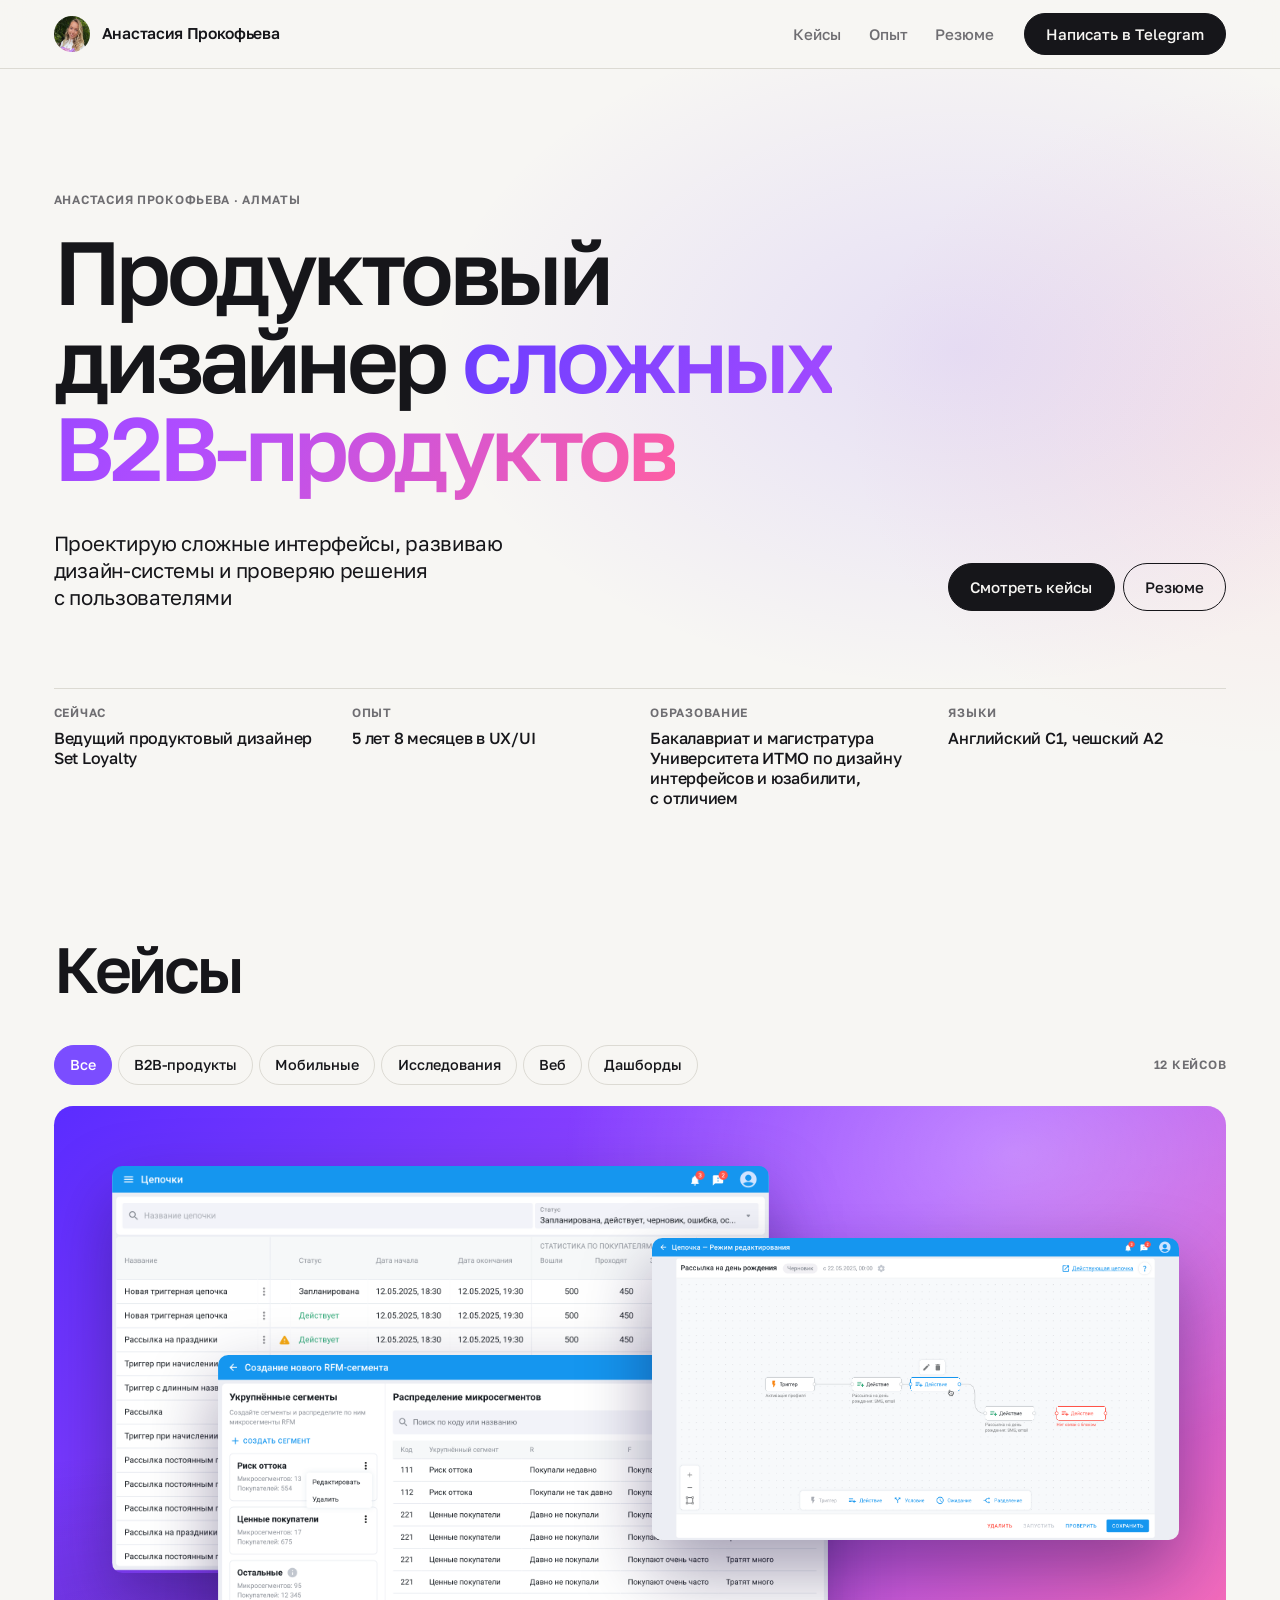
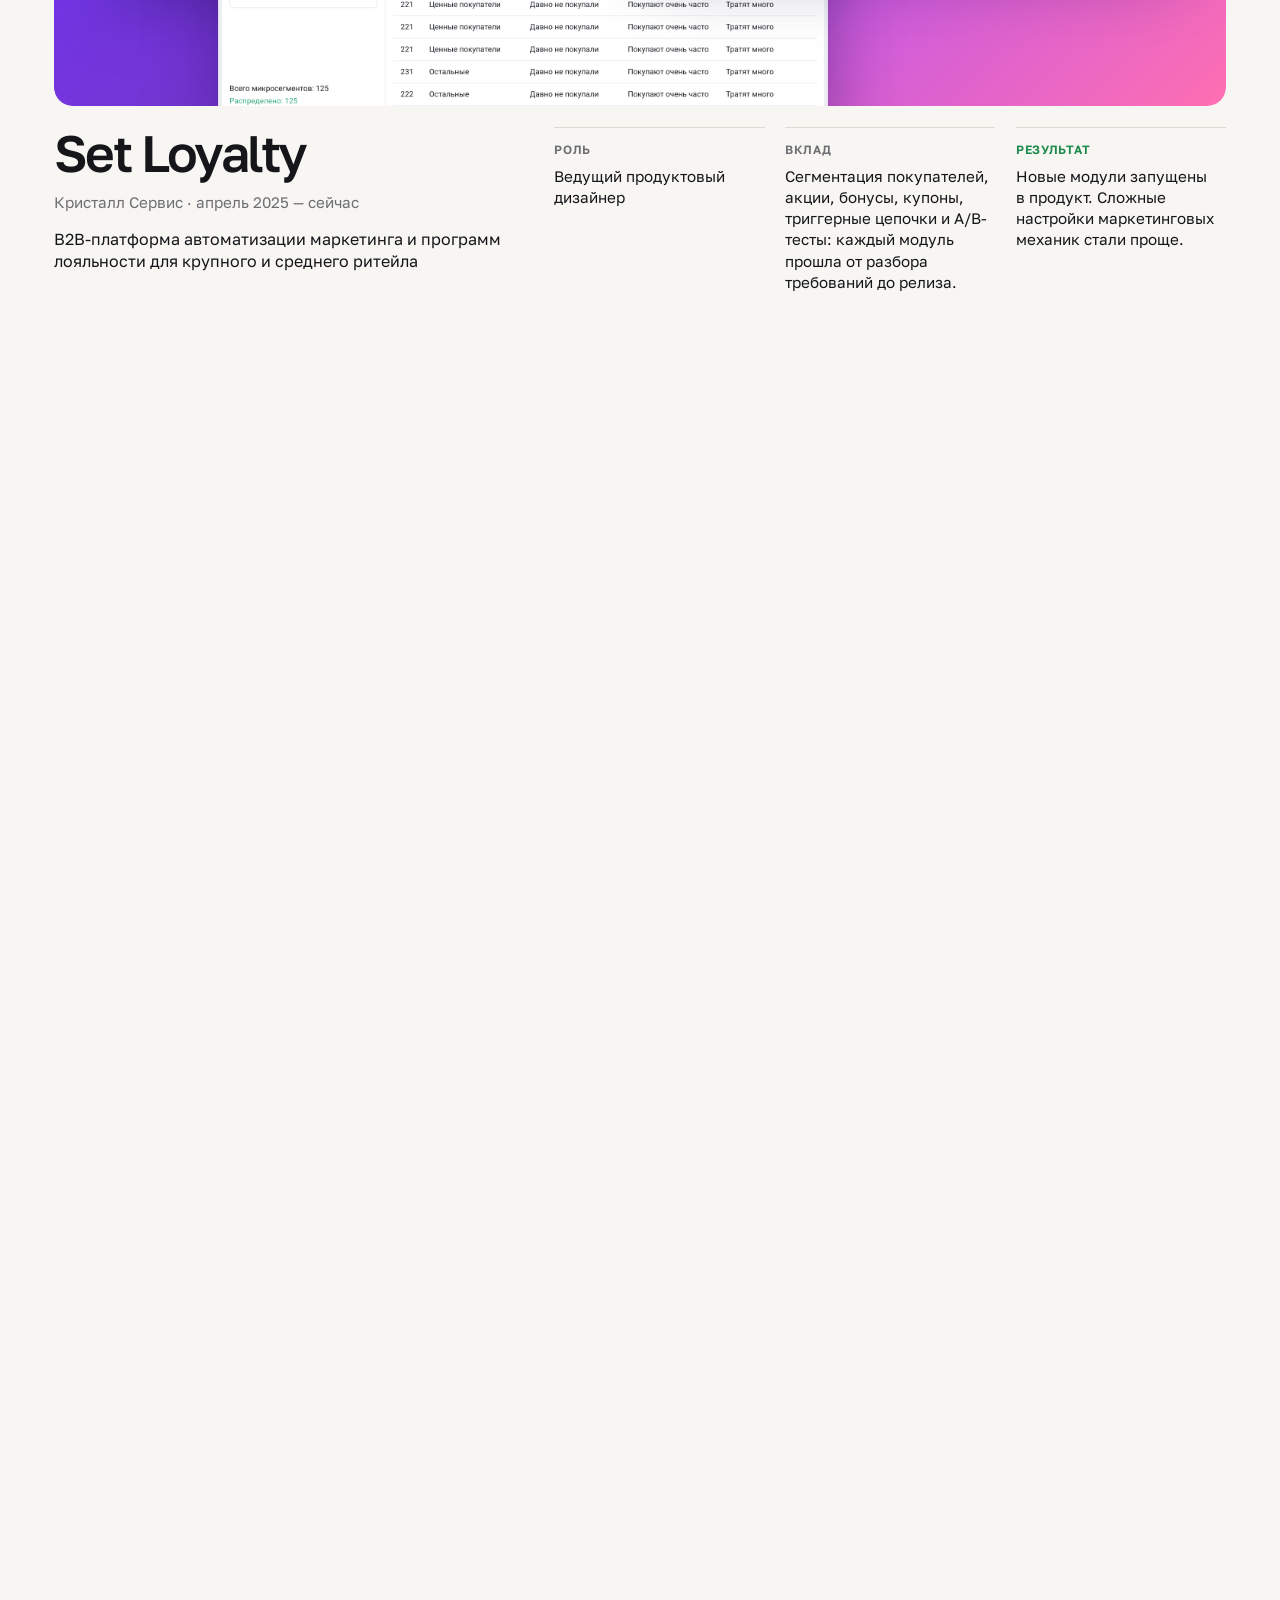
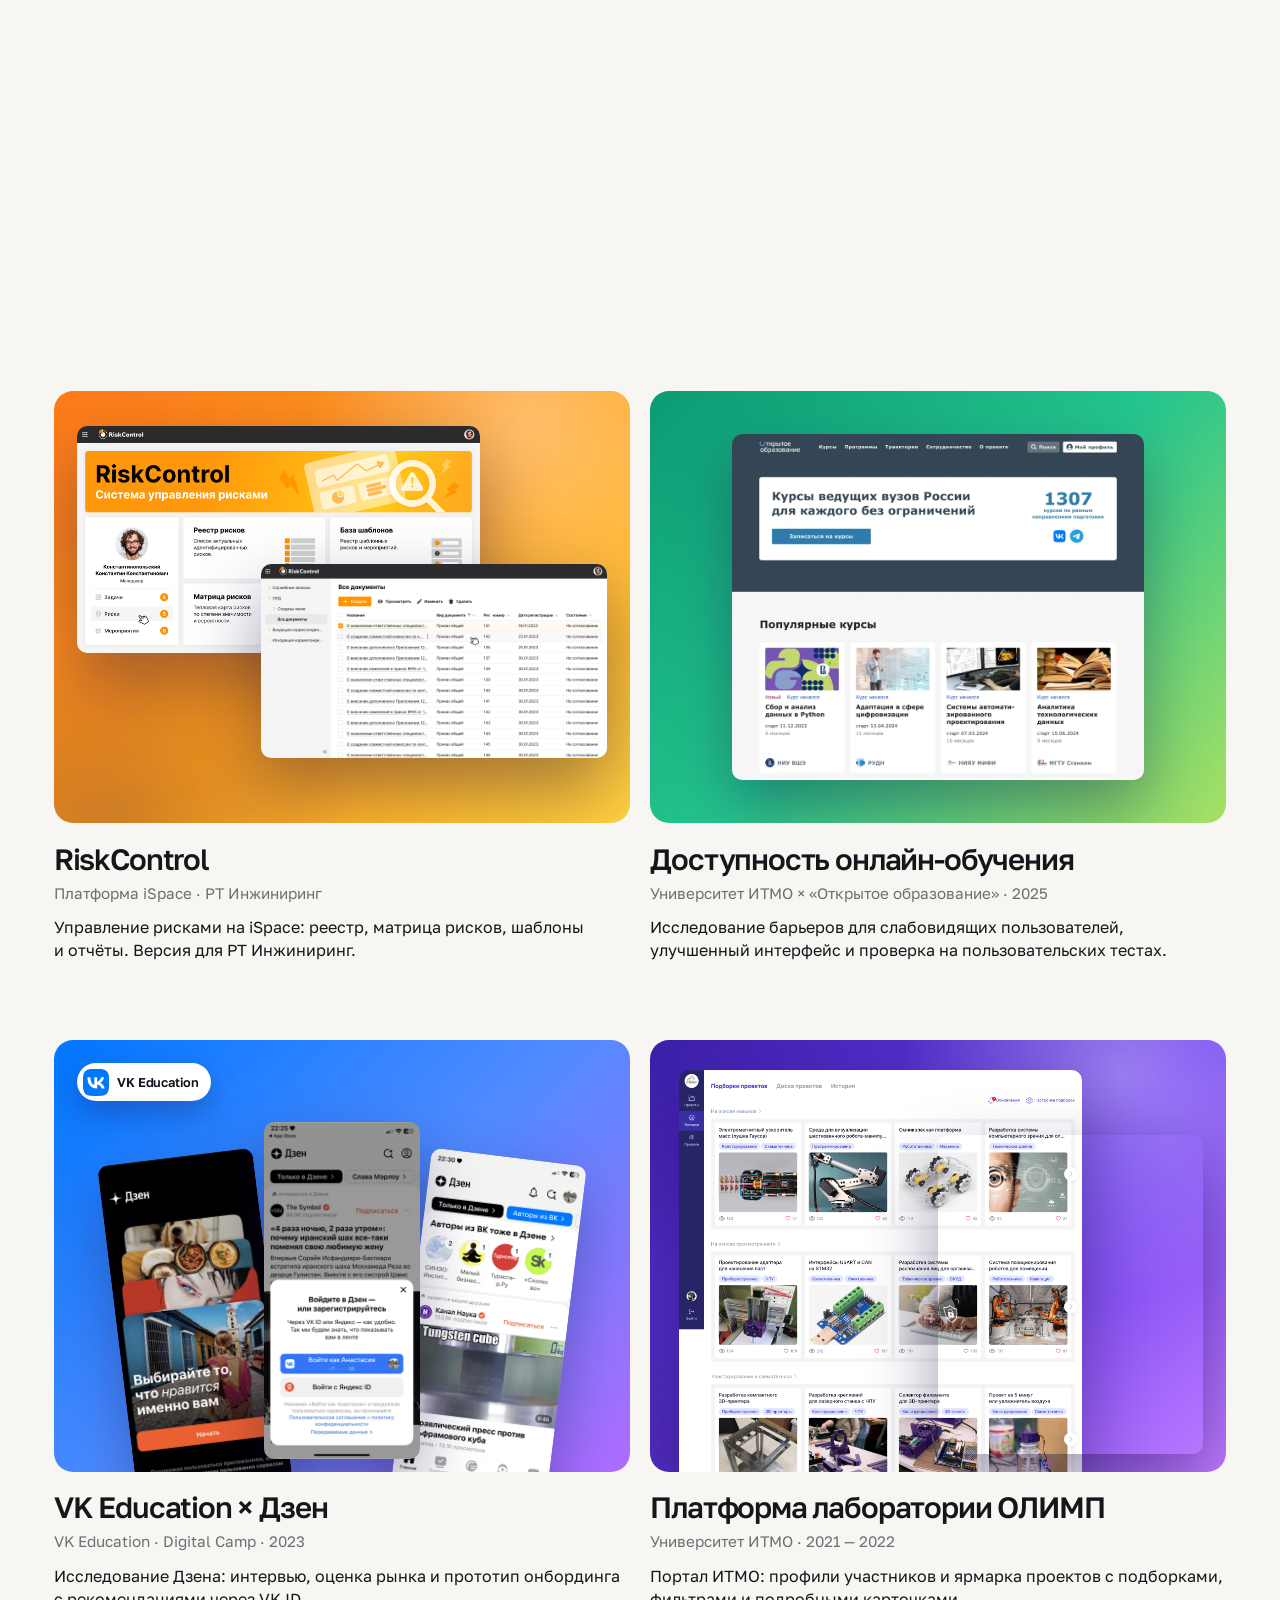
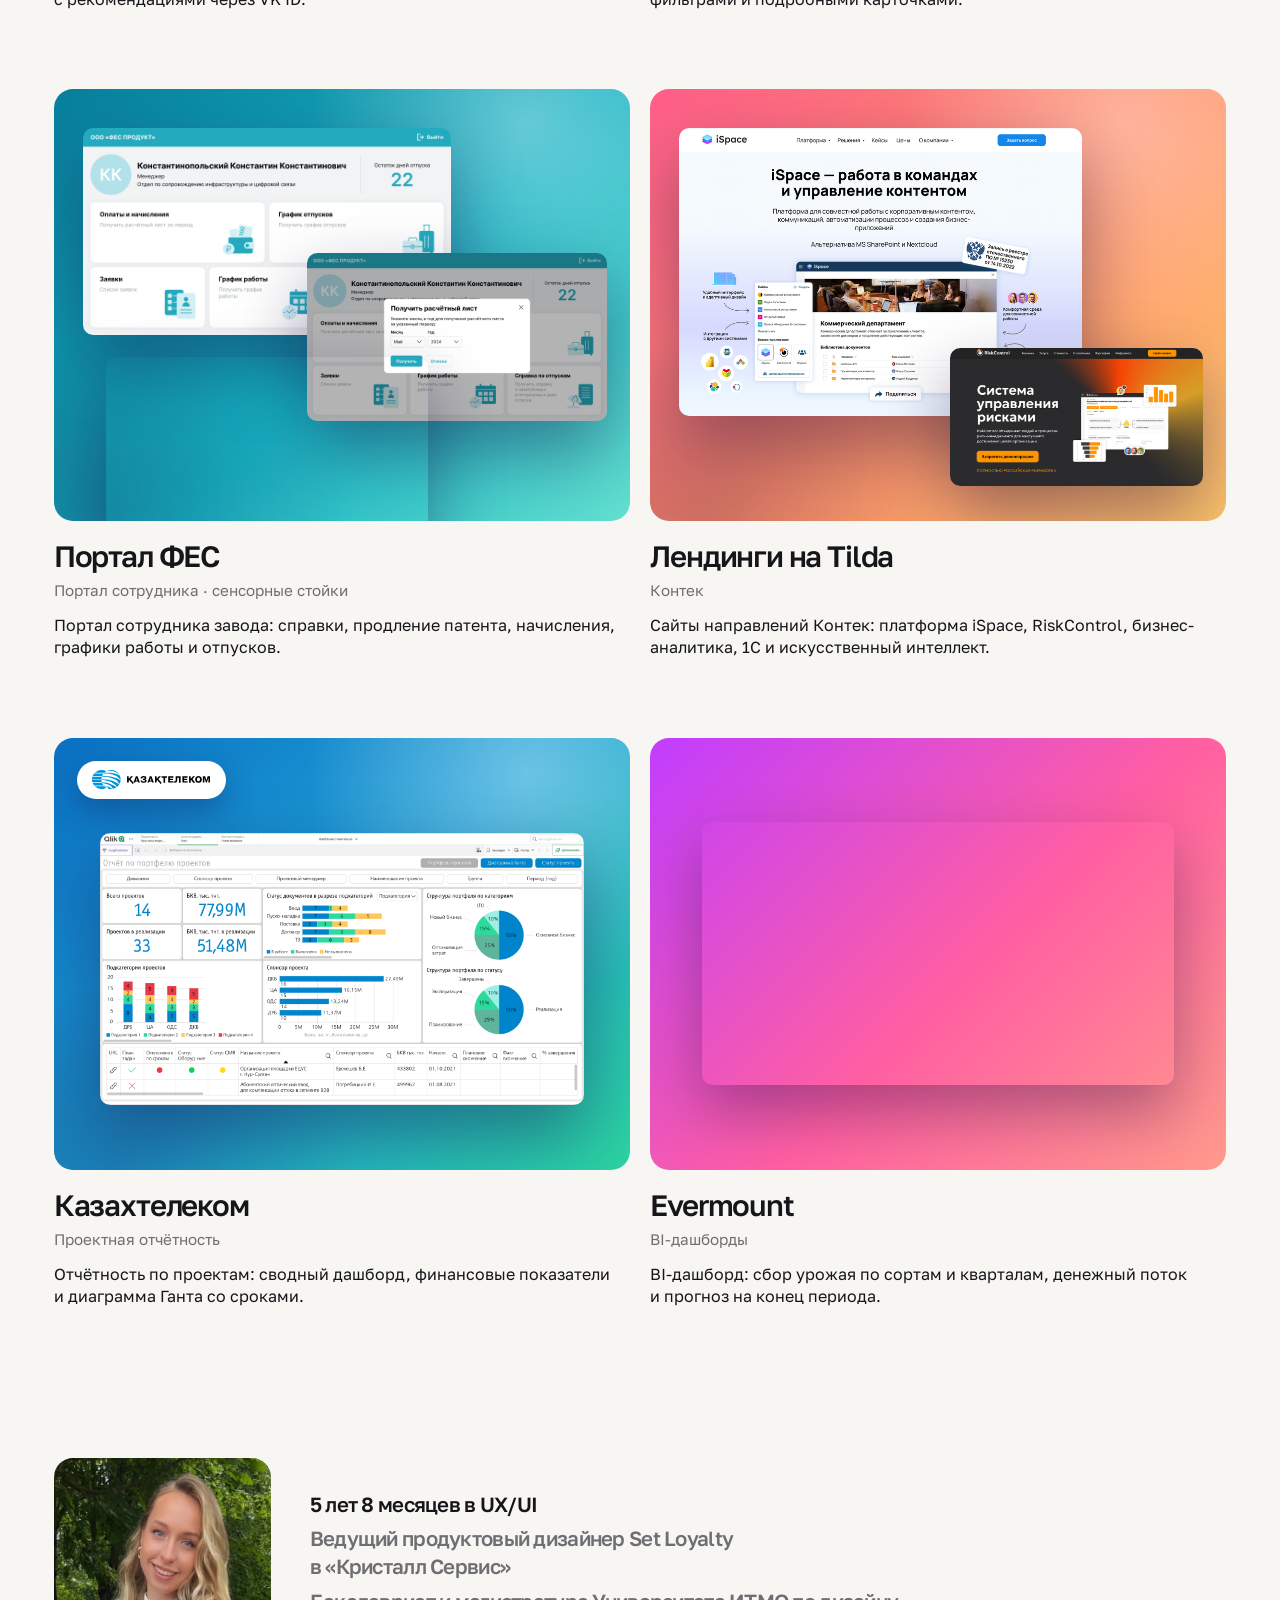
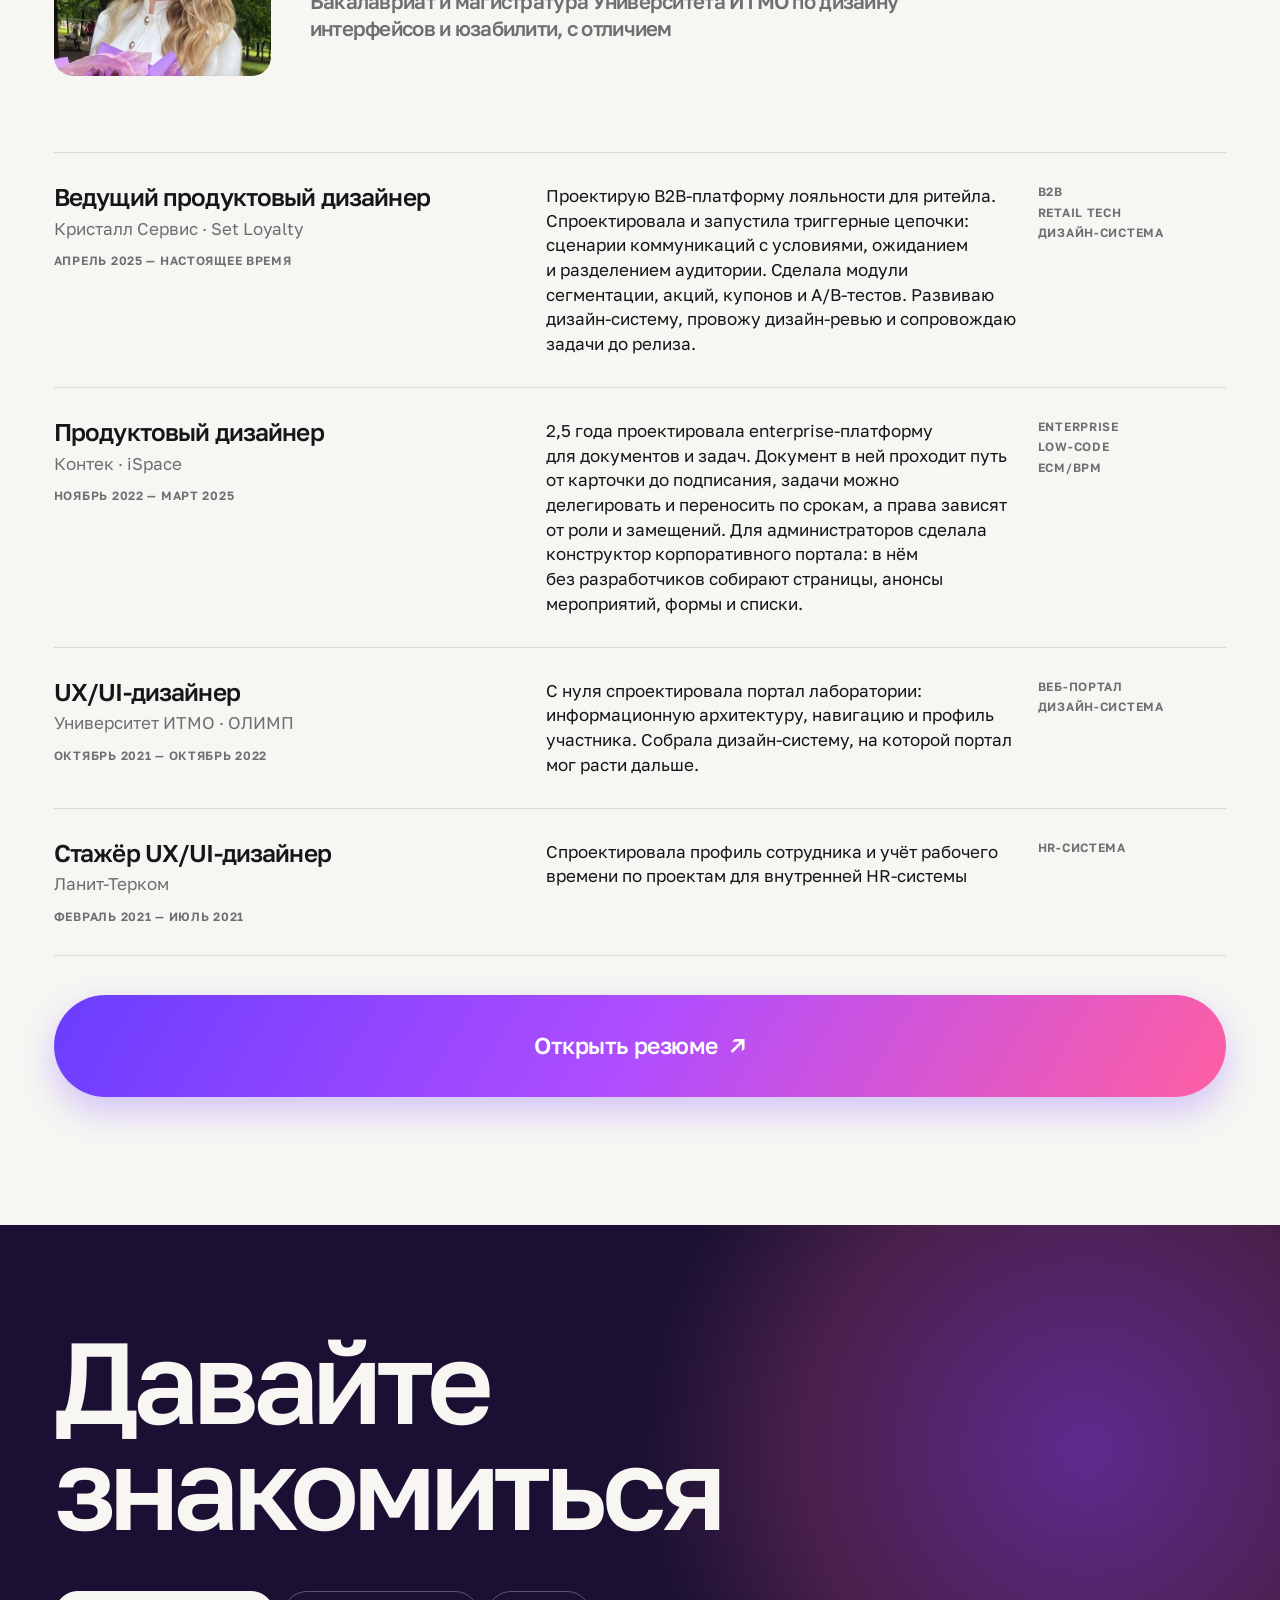
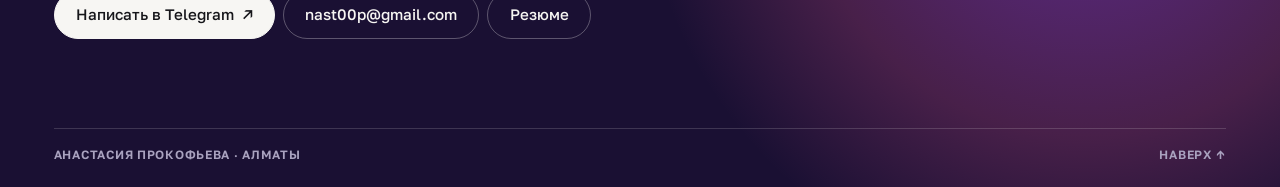
==== commit 1b0286ca: "Preserve desktop screenshot compositions on mobile" ====
--- a/index.html
+++ b/index.html
@@ -7,7 +7,7 @@
   <title>Анастасия Прокофьева — продуктовый дизайнер</title>
   <link rel="icon" href="assets/favicon.svg?v=2" type="image/svg+xml">
   <script>document.documentElement.classList.add("js")</script>
-  <link rel="stylesheet" href="site.css?v=1114p">
+  <link rel="stylesheet" href="site.css?v=1114q">
   <script src="portfolio.js?v=1114i" defer></script>
 </head>
 <body class="portfolio" id="top">
@@ -109,7 +109,7 @@
         </article>
 
         <article class="card" data-tags="b2b" data-reveal>
-          <div class="card-cover cover-scene tone-amber"><img decoding="async" class="sc-main" style="--l:4%;--t:8%;--w:70%" src="assets/frame-previews/risk-home-1600.webp" srcset="assets/frame-previews/risk-home-800.webp 800w, assets/frame-previews/risk-home-1600.webp 1600w, assets/frame-previews/risk-home-2400.webp 2400w" sizes="(max-width: 760px) 73vw, 36vw" alt="RiskControl: главная с реестром рисков, базой шаблонов, матрицей и отчётами" width="1280" height="720" loading="lazy"><img decoding="async" class="sc-side" style="--r:3%;--t:40%;--w:60%" src="assets/frame-previews/risk-documents-1600.webp" srcset="assets/frame-previews/risk-documents-800.webp 800w, assets/frame-previews/risk-documents-1600.webp 1600w, assets/frame-previews/risk-documents-2400.webp 2400w" sizes="(max-width: 760px) 62vw, 31vw" alt="RiskControl: рабочая область со всеми документами" width="1280" height="720" loading="lazy"></div>
+          <div class="card-cover cover-scene tone-amber"><img decoding="async" class="sc-main" style="--l:4%;--t:8%;--w:70%" src="assets/frame-previews/risk-home-1600.webp" srcset="assets/frame-previews/risk-home-800.webp 800w, assets/frame-previews/risk-home-1600.webp 1600w, assets/frame-previews/risk-home-2400.webp 2400w" sizes="(max-width: 760px) 73vw, 36vw" alt="RiskControl: главная с реестром рисков, базой шаблонов, матрицей и отчётами" width="1280" height="720" loading="lazy"><img decoding="async" class="sc-side" style="--r:4%;--t:40%;--w:60%" src="assets/frame-previews/risk-documents-1600.webp" srcset="assets/frame-previews/risk-documents-800.webp 800w, assets/frame-previews/risk-documents-1600.webp 1600w, assets/frame-previews/risk-documents-2400.webp 2400w" sizes="(max-width: 760px) 62vw, 31vw" alt="RiskControl: рабочая область со всеми документами" width="1280" height="720" loading="lazy"></div>
           <div class="card-body">
             <h3><a href="riskcontrol.html">RiskControl</a></h3>
             <p class="meta">Платформа iSpace · PT Инжиниринг</p>
--- a/site.css
+++ b/site.css
@@ -249,8 +249,8 @@
 .card-text { max-width: 100%; font-size: clamp(1rem, 1.2vw, 1.12rem); line-height: 1.4; }
 /* Обложка-веер на странице кейса: та же, что у большой карточки, но без ссылки */
 .case-cover { aspect-ratio: 16 / 8.2; cursor: default; }
-@media (min-width: 761px) {
-  .card-lg .cover-fan img, .case-cover.cover-fan img { width: 46%; }
+/* Сохраняем композицию экранов при любом размере обложки. */
+.card-lg .cover-fan img, .case-cover.cover-fan img { width: 46%; }
   .card-lg .cover-fan img:nth-child(1), .case-cover.cover-fan img:nth-child(1) { left: 6%; top: 8%; }
   .card-lg .cover-fan img:nth-child(2), .case-cover.cover-fan img:nth-child(2) { left: 27%; top: 22%; }
   .card-lg .cover-fan img:nth-child(3), .case-cover.cover-fan img:nth-child(3) { right: 6%; top: 37%; }
@@ -258,7 +258,6 @@
   .case-cover.cover-phones img:nth-child(1) { left: 16%; }
   .case-cover.cover-phones img:nth-child(2) { left: 39%; }
   .case-cover.cover-phones img:nth-child(3) { right: 16%; }
-}
 .card-lg .card-body { grid-template-columns: minmax(0, 5fr) minmax(0, 7fr); gap: 20px var(--gap); align-items: start; }
 .card-lg h3 { font-size: clamp(2rem, 4vw, 3.5rem); letter-spacing: -.05em; }
 .card-lg .card-head { display: grid; gap: 10px; }
@@ -410,7 +409,8 @@
   .facts div { border-top: 1px solid var(--line); padding-top: 12px; }
   .works { grid-template-columns: 1fr; }
   .card:not(.card-lg) .card-text { min-block-size: 5.6em; }
-  .card-cover, .card-lg .card-cover, .case-cover { aspect-ratio: 4 / 3; }
+  .card-cover { aspect-ratio: 4 / 3; }
+  .card-lg .card-cover, .case-cover { aspect-ratio: 16 / 8.2; }
   .cover-badge { font-size: .72rem; }
   .cover-phones:has(.cover-badge) > img { margin-top: 15%; }
   .asset-row { grid-template-columns: repeat(3, minmax(0, 1fr)); gap: 8px; }
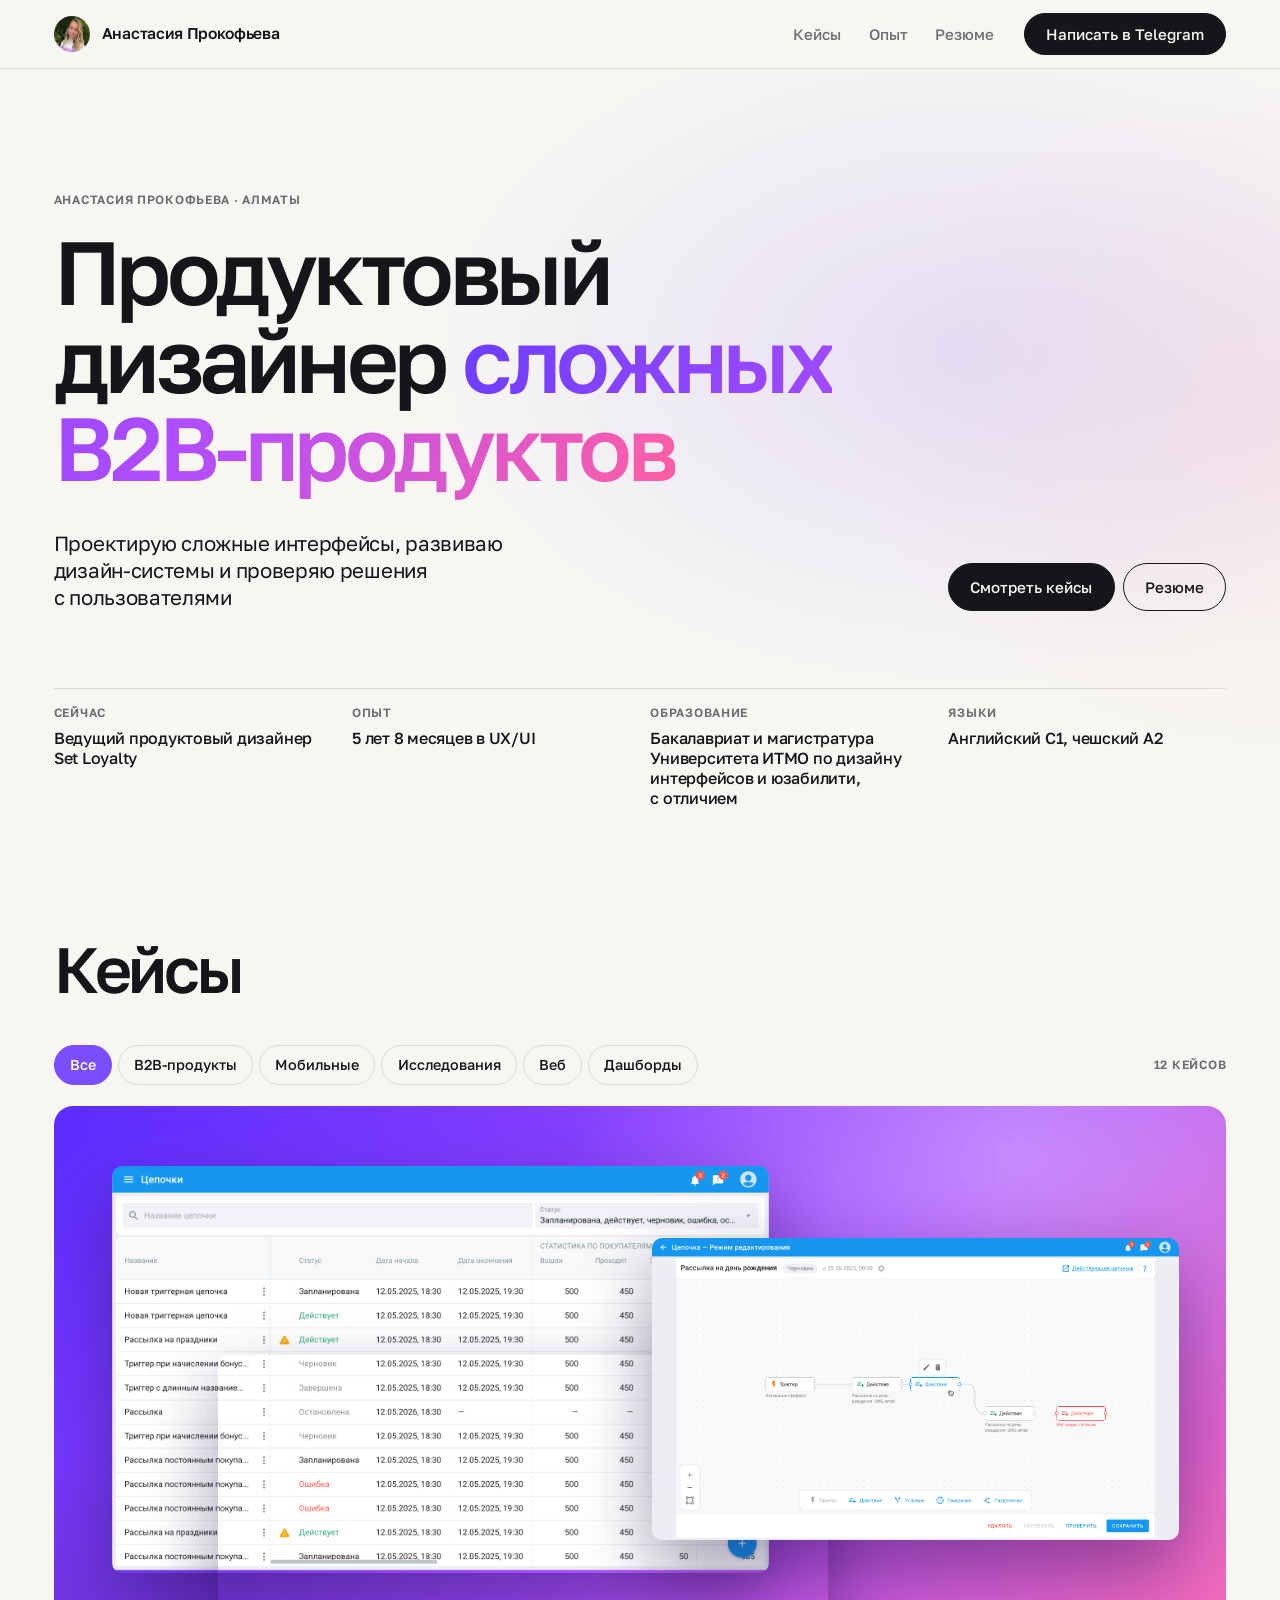
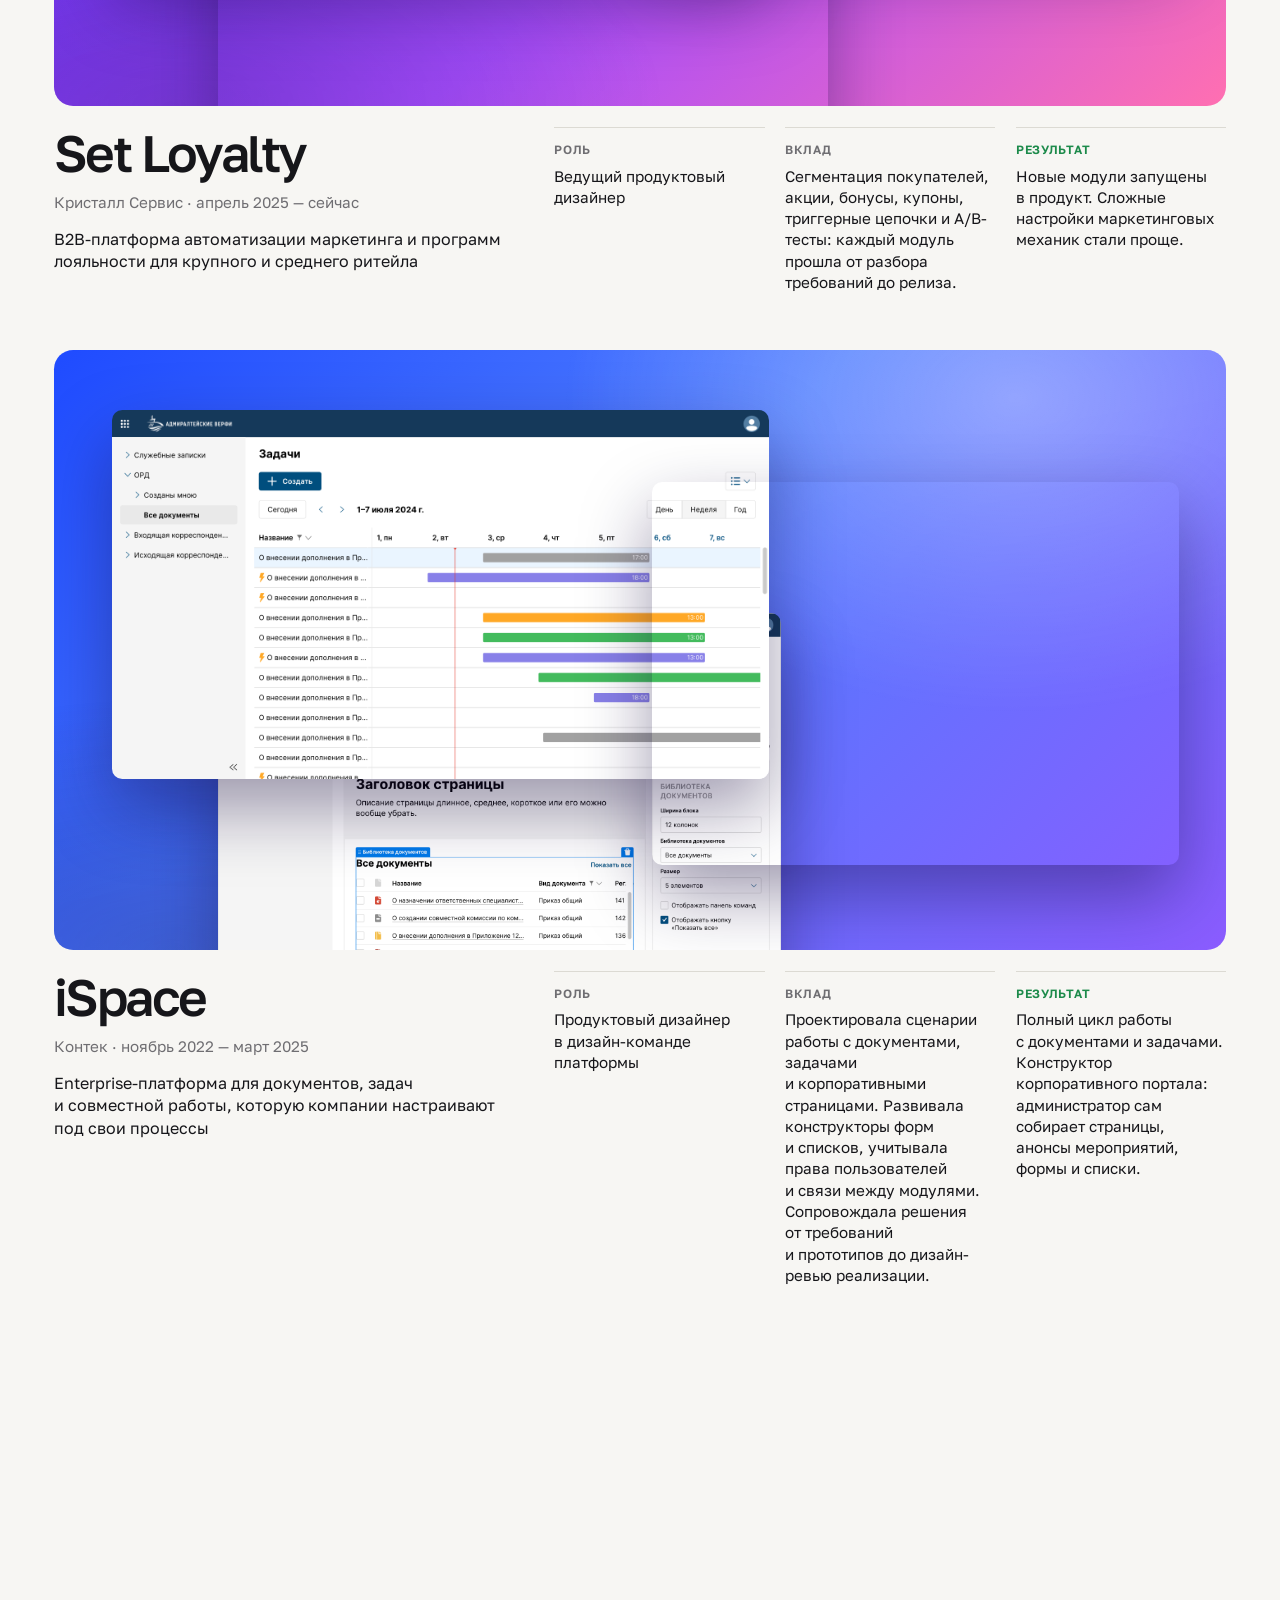
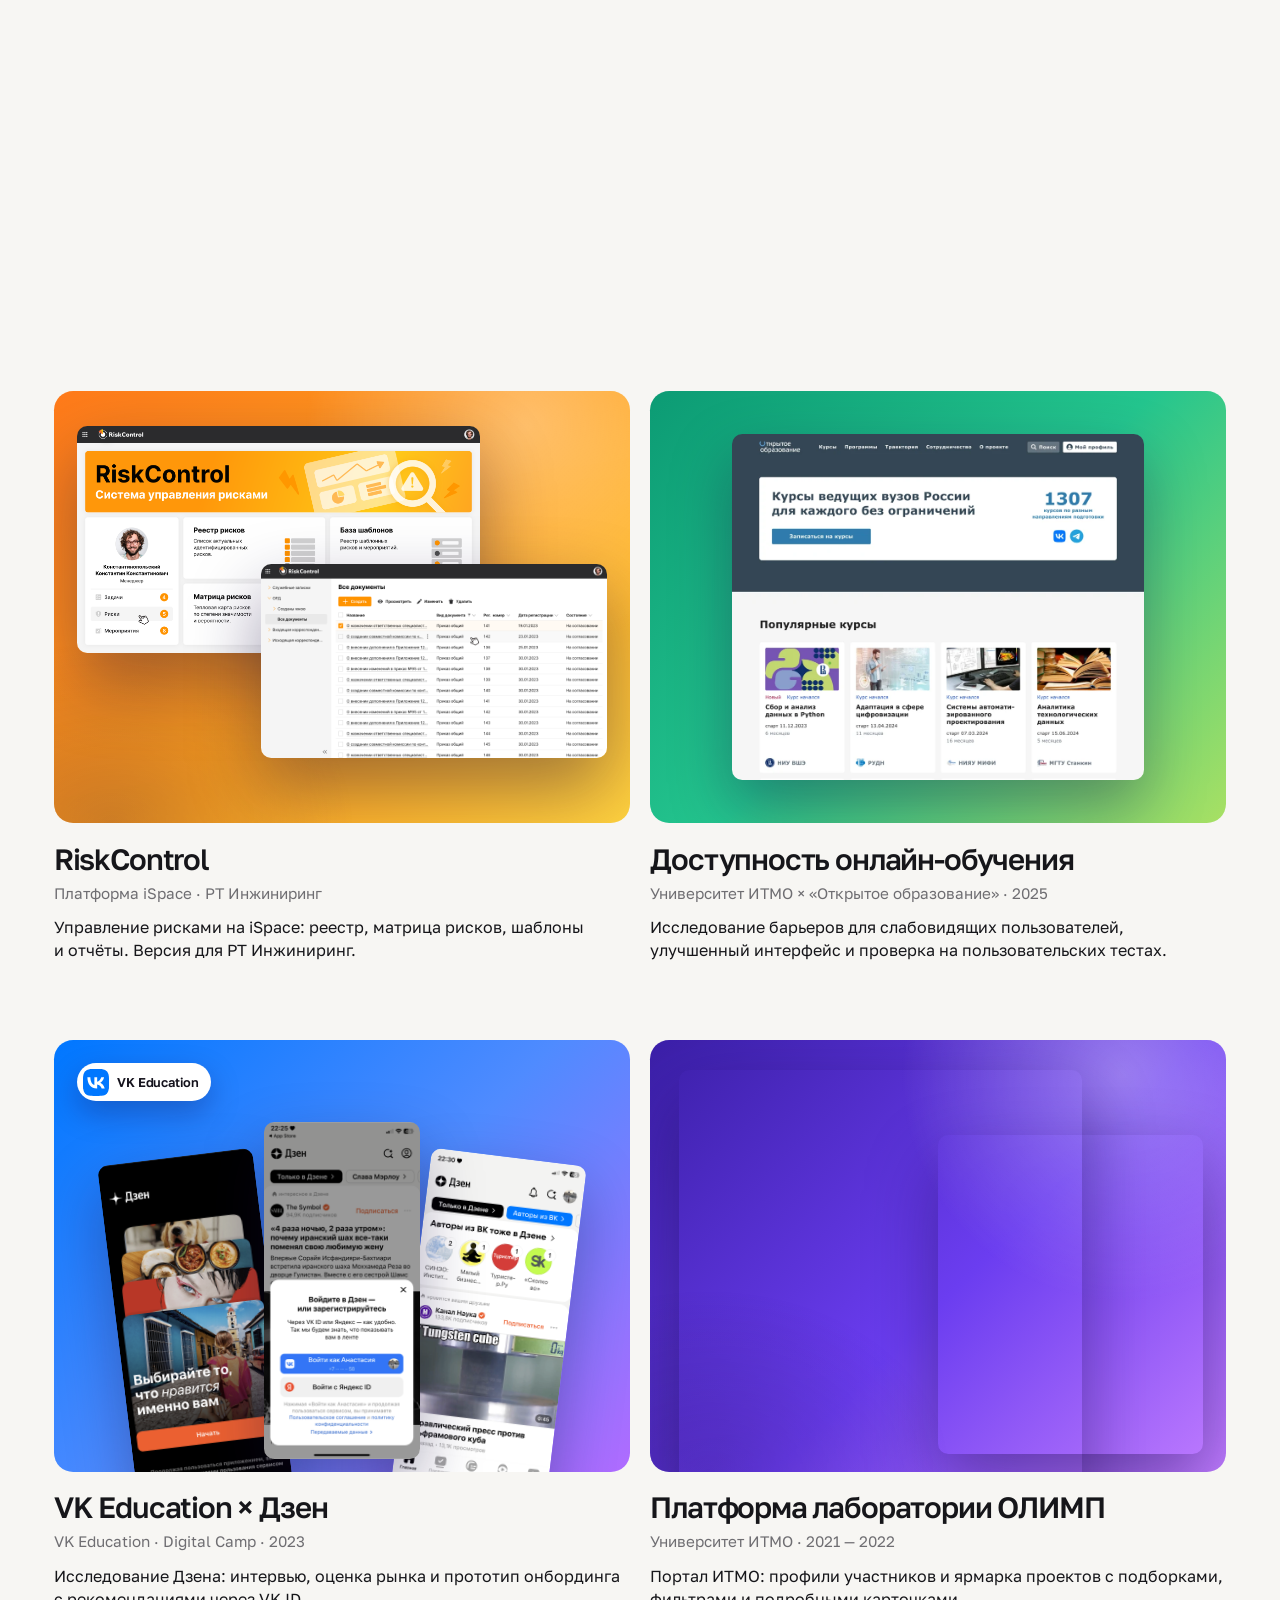
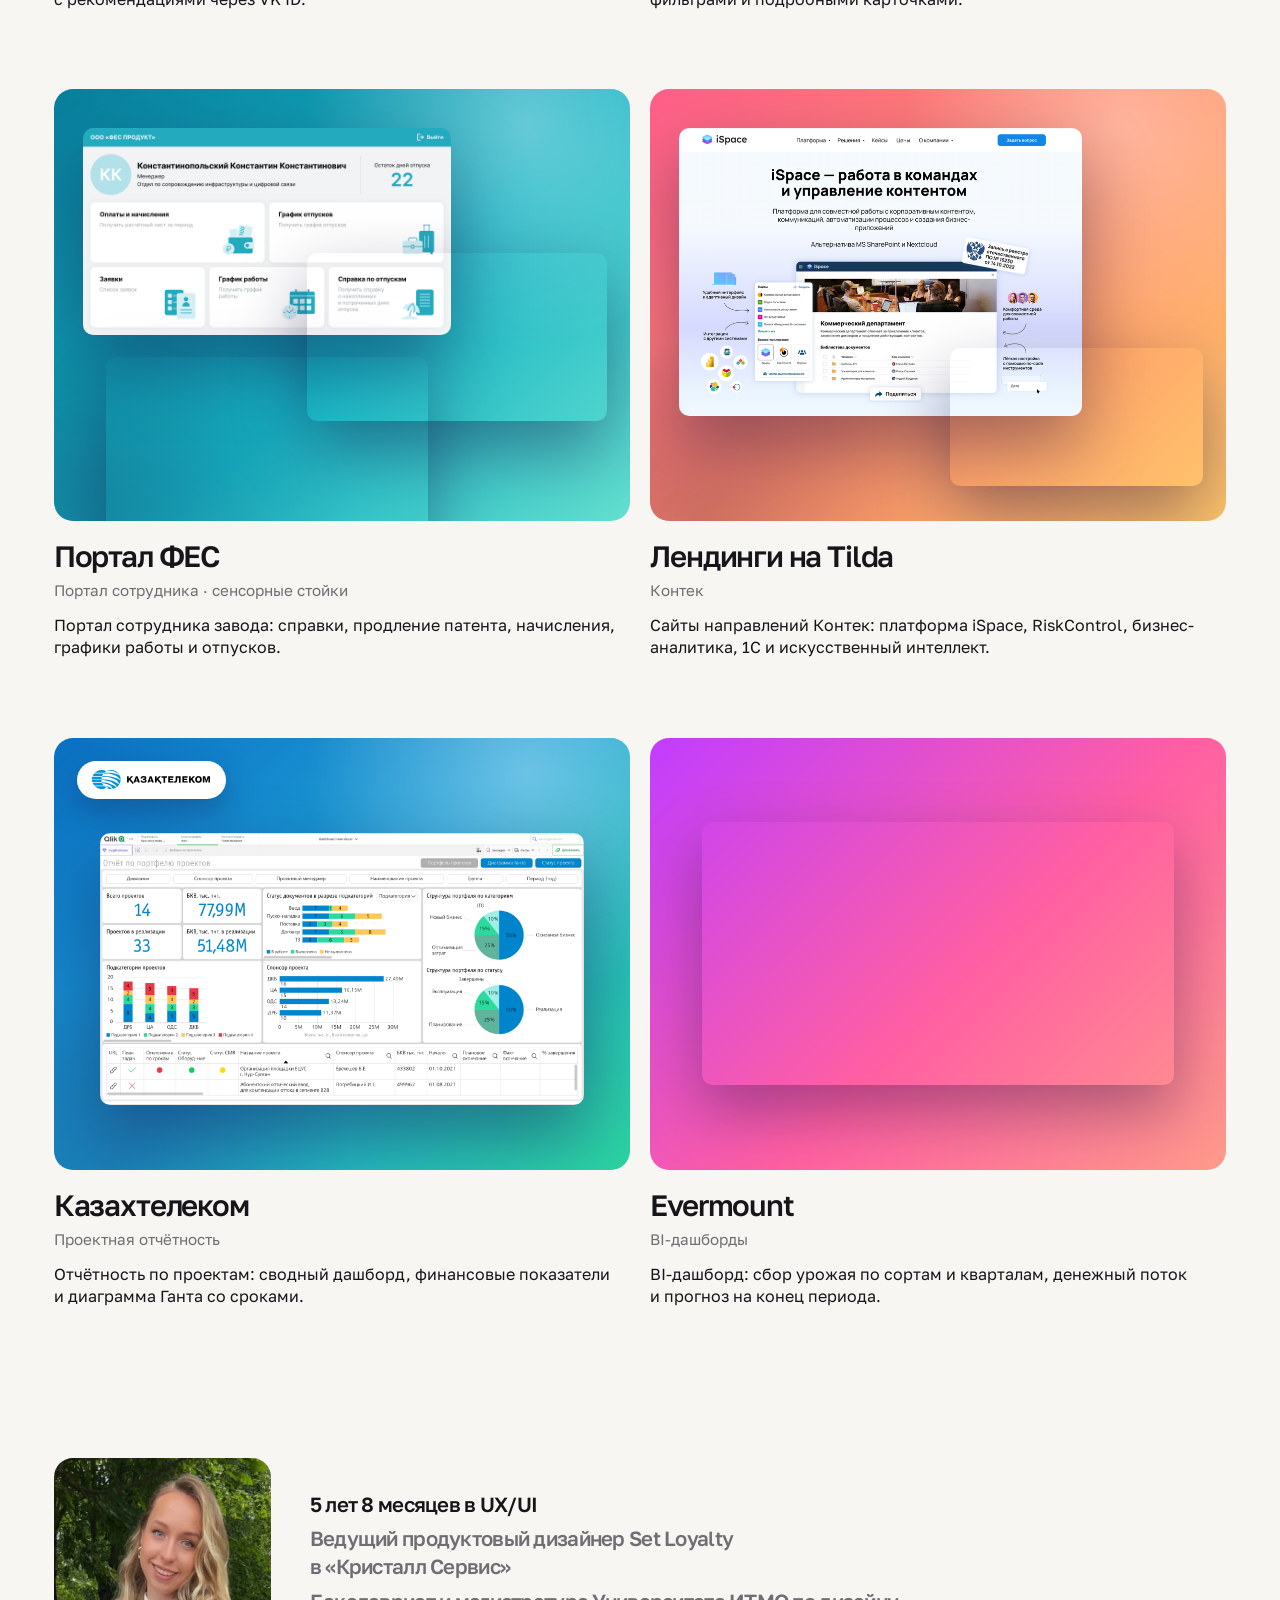
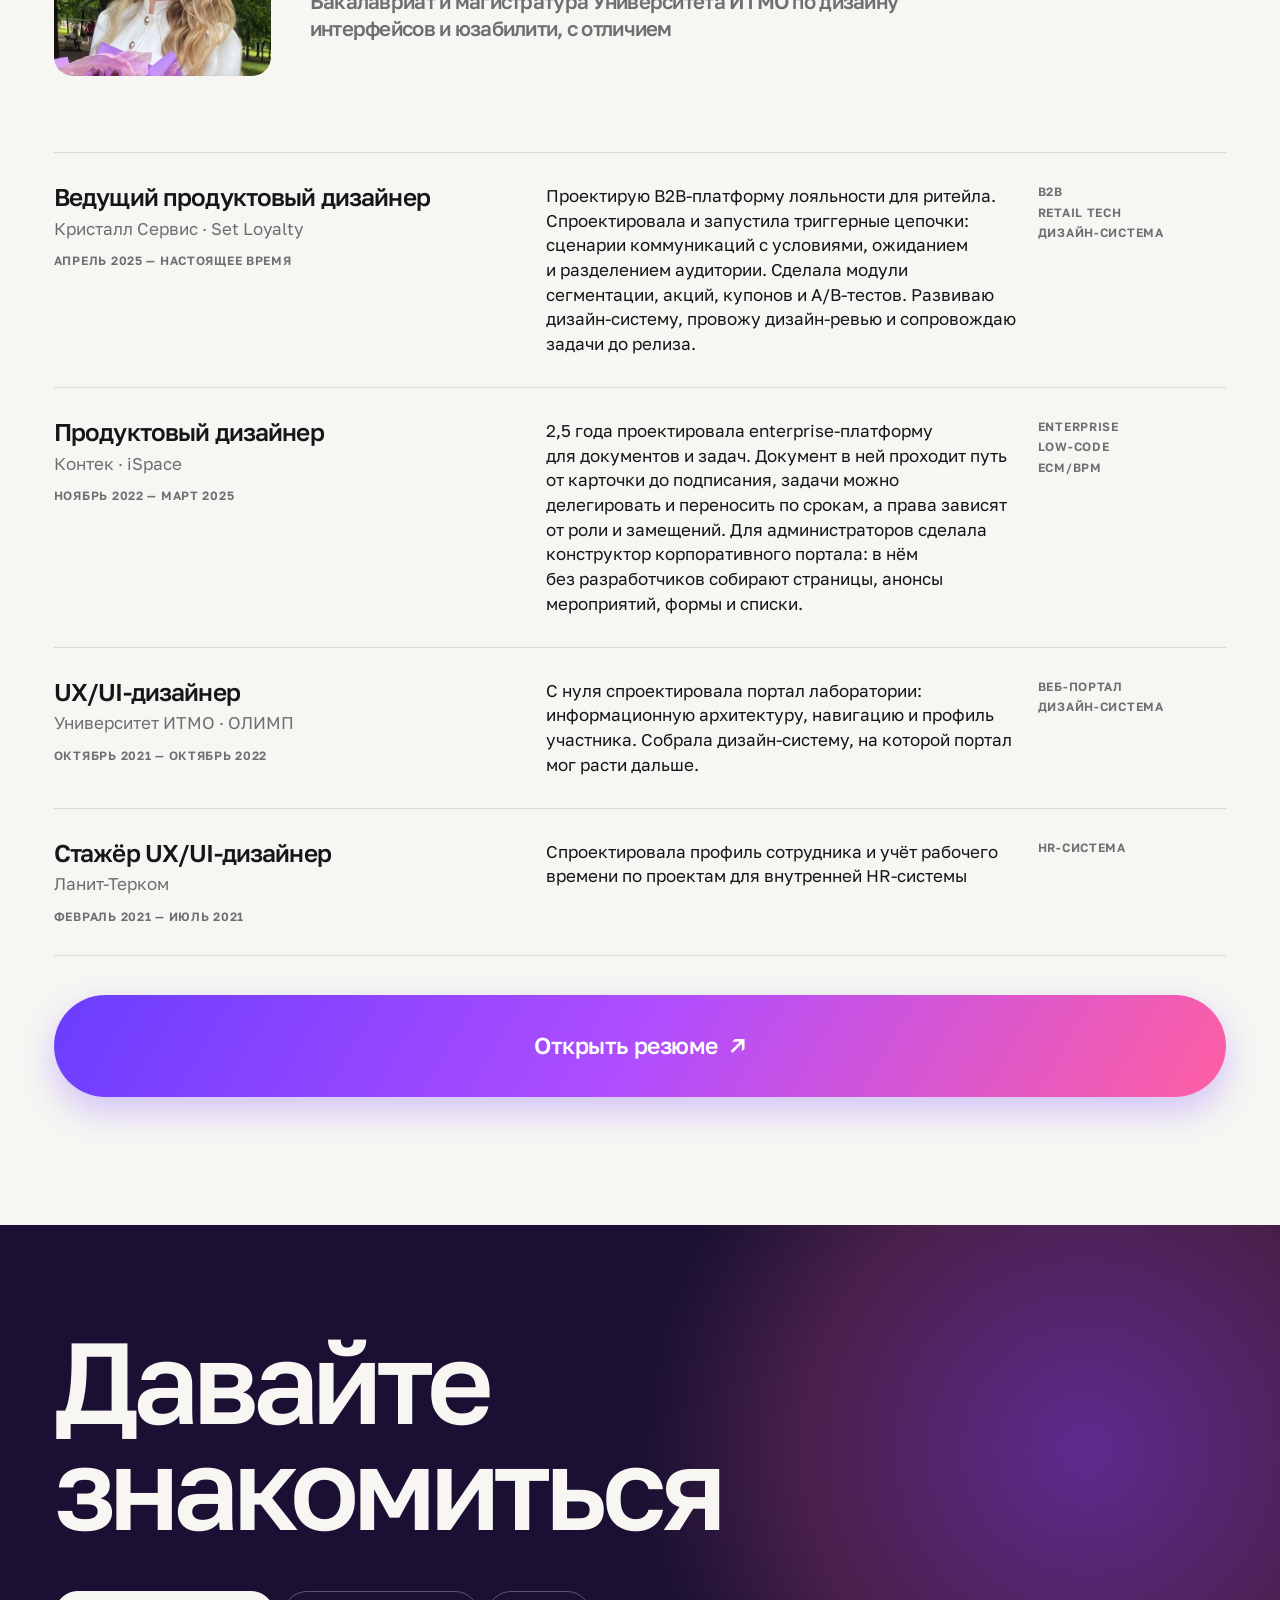
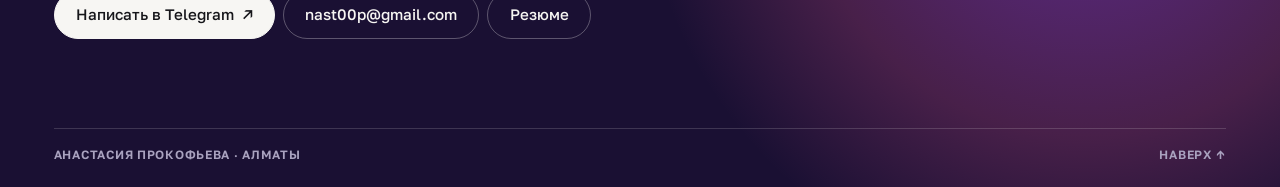
==== commit 62a77a1b: "Expand AVC and Unicon case studies and improve mobile experience readability" ====
--- a/index.html
+++ b/index.html
@@ -7,7 +7,7 @@
   <title>Анастасия Прокофьева — продуктовый дизайнер</title>
   <link rel="icon" href="assets/favicon.svg?v=2" type="image/svg+xml">
   <script>document.documentElement.classList.add("js")</script>
-  <link rel="stylesheet" href="site.css?v=1114q">
+  <link rel="stylesheet" href="site.css?v=1114r">
   <script src="portfolio.js?v=1114i" defer></script>
 </head>
 <body class="portfolio" id="top">
@@ -190,22 +190,22 @@
       <div class="xp-list">
         <article class="xp" data-reveal>
           <div class="xp-role"><h3>Ведущий продуктовый дизайнер</h3><p>Кристалл Сервис · Set Loyalty</p><time>Апрель 2025 — настоящее время</time></div>
-          <p class="xp-text">Проектирую B2B-платформу лояльности для ритейла. Спроектировала и запустила триггерные цепочки: сценарии коммуникаций с условиями, ожиданием и разделением аудитории. Сделала модули сегментации, акций, купонов и A/B-тестов. Развиваю дизайн-систему, провожу дизайн-ревью и сопровождаю задачи до релиза.</p>
+          <p class="xp-text"><span class="xp-sentence">Проектирую B2B-платформу лояльности для ритейла.</span> <span class="xp-sentence">Спроектировала и запустила <strong>триггерные цепочки</strong>: сценарии коммуникаций с условиями, ожиданием и разделением аудитории.</span> <span class="xp-sentence">Сделала <strong>модули сегментации, акций, купонов и A/B-тестов</strong>.</span> <span class="xp-sentence"><strong>Развиваю дизайн-систему</strong>, провожу дизайн-ревью и сопровождаю задачи до релиза.</span></p>
           <ul class="xp-tags"><li>B2B</li><li>Retail Tech</li><li>Дизайн-система</li></ul>
         </article>
         <article class="xp" data-reveal>
           <div class="xp-role"><h3>Продуктовый дизайнер</h3><p>Контек · iSpace</p><time>Ноябрь 2022 — март 2025</time></div>
-          <p class="xp-text">2,5 года проектировала enterprise-платформу для документов и задач. Документ в ней проходит путь от карточки до подписания, задачи можно делегировать и переносить по срокам, а права зависят от роли и замещений. Для администраторов сделала конструктор корпоративного портала: в нём без разработчиков собирают страницы, анонсы мероприятий, формы и списки.</p>
+          <p class="xp-text"><span class="xp-sentence">2,5 года проектировала enterprise-платформу для документов и задач.</span> <span class="xp-sentence">Документ в ней проходит путь от карточки до подписания, задачи можно делегировать и переносить по срокам, а права зависят от роли и замещений.</span> <span class="xp-sentence">Для администраторов сделала <strong>конструктор корпоративного портала</strong>: в нём без разработчиков собирают страницы, анонсы мероприятий, формы и списки.</span></p>
           <ul class="xp-tags"><li>Enterprise</li><li>Low-code</li><li>ECM/BPM</li></ul>
         </article>
         <article class="xp" data-reveal>
           <div class="xp-role"><h3>UX/UI-дизайнер</h3><p>Университет ИТМО · ОЛИМП</p><time>Октябрь 2021 — октябрь 2022</time></div>
-          <p class="xp-text">С нуля спроектировала портал лаборатории: информационную архитектуру, навигацию и профиль участника. Собрала дизайн-систему, на которой портал мог расти дальше.</p>
+          <p class="xp-text"><span class="xp-sentence">С нуля спроектировала портал лаборатории: <strong>информационную архитектуру</strong>, навигацию и профиль участника.</span> <span class="xp-sentence"><strong>Собрала дизайн-систему</strong>, на которой портал мог расти дальше.</span></p>
           <ul class="xp-tags"><li>Веб-портал</li><li>Дизайн-система</li></ul>
         </article>
         <article class="xp" data-reveal>
           <div class="xp-role"><h3>Стажёр UX/UI-дизайнер</h3><p>Ланит-Терком</p><time>Февраль 2021 — июль 2021</time></div>
-          <p class="xp-text">Спроектировала профиль сотрудника и учёт рабочего времени по проектам для внутренней HR-системы</p>
+          <p class="xp-text"><span class="xp-sentence">Спроектировала <strong>профиль сотрудника</strong> и <strong>учёт рабочего времени</strong> по проектам для внутренней HR-системы</span></p>
           <ul class="xp-tags"><li>HR-система</li></ul>
         </article>
       </div>
--- a/site.css
+++ b/site.css
@@ -465,3 +465,23 @@
 .case-block [id] { scroll-margin-top: 100px; }
 
 .case-cover.cover-phones > img[src*="avc-task-detail"] { top: calc(7% + 5px); }
+/* На телефоне опыт читается отдельными карточками; текст сохраняется. */
+@media (max-width: 760px) {
+  .xp-list { display: grid; gap: 18px; margin-top: 32px; }
+  .xp { --xp-accent: #7040cb; --xp-tint: #f1ebfb; position: relative; gap: 18px; padding: 22px 20px; border: 1px solid #e7e0ef; border-left: 4px solid var(--xp-accent); border-radius: 18px; background: linear-gradient(150deg, var(--xp-tint), #fff 46%); }
+  .xp:nth-child(2) { --xp-accent: #2866b8; --xp-tint: #eaf2fd; }
+  .xp:nth-child(3) { --xp-accent: #247565; --xp-tint: #e9f5f0; }
+  .xp:nth-child(4) { --xp-accent: #87571f; --xp-tint: #faf1e3; }
+  .xp h3 { max-width: 25ch; font-size: 1.18rem; line-height: 1.2; }
+  .xp-role p { margin-top: 8px; font-size: .92rem; line-height: 1.4; color: var(--xp-accent); }
+  .xp time { display: inline-block; margin-top: 14px; padding: 6px 9px; border-radius: 7px; background: #fff; color: var(--xp-accent); font-size: .64rem; line-height: 1.45; letter-spacing: .035em; }
+  .xp-text { font-size: .97rem; line-height: 1.6; }
+  .xp-sentence { display: block; }
+  .xp-sentence + .xp-sentence { margin-top: .75em; }
+  .xp-text strong { color: var(--xp-accent); font-weight: 600; }
+  .xp-tags { grid-column: auto; display: flex; flex-wrap: wrap; gap: 7px; padding-top: 4px; }
+  .xp-tags li { padding: 5px 9px; border-radius: 6px; background: var(--xp-tint); color: var(--xp-accent); font-size: .62rem; line-height: 1.4; letter-spacing: .04em; }
+  .about-lead { font-size: 1.1rem; line-height: 1.45; color: var(--accent); }
+  .about-lead em { margin-top: .8em; color: var(--ink); font-size: .95rem; font-weight: 400; line-height: 1.5; letter-spacing: -.01em; }
+}
+@media (min-width: 761px) { .xp-text strong { font-weight: inherit; } }
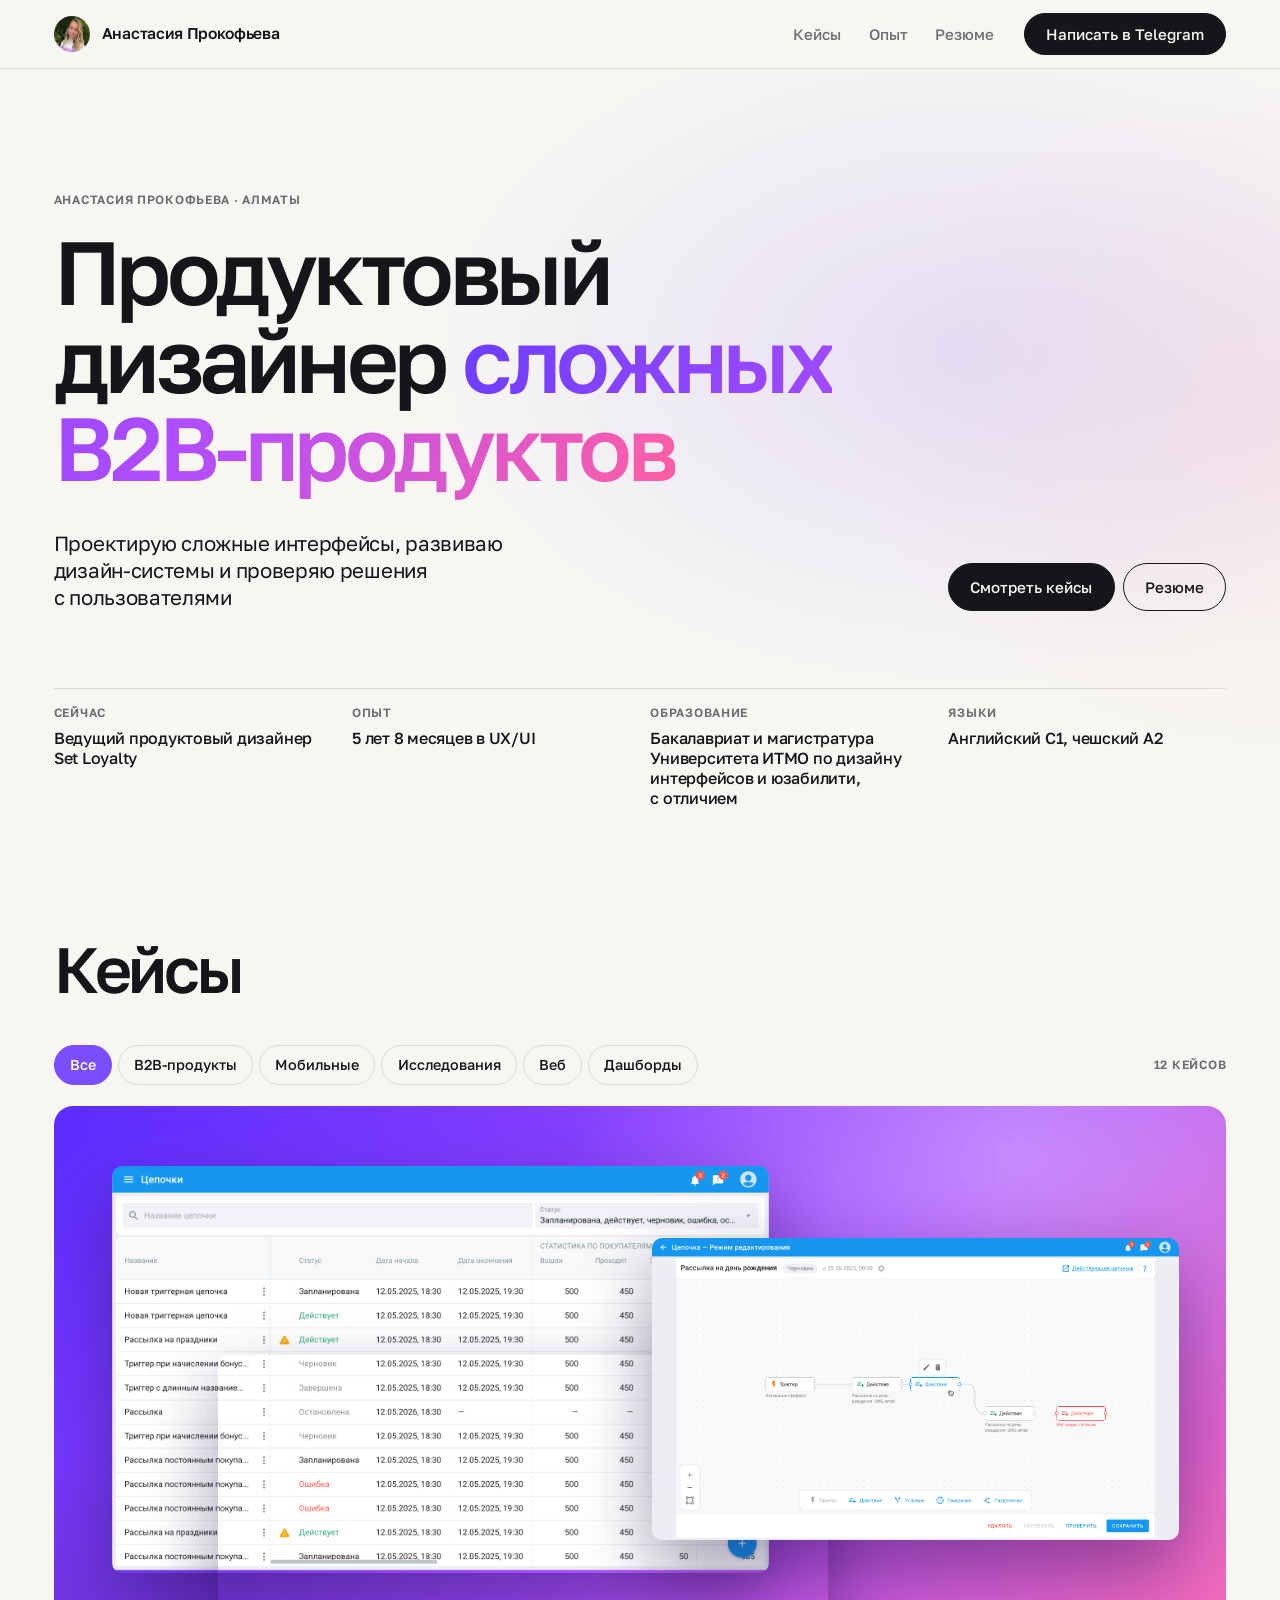
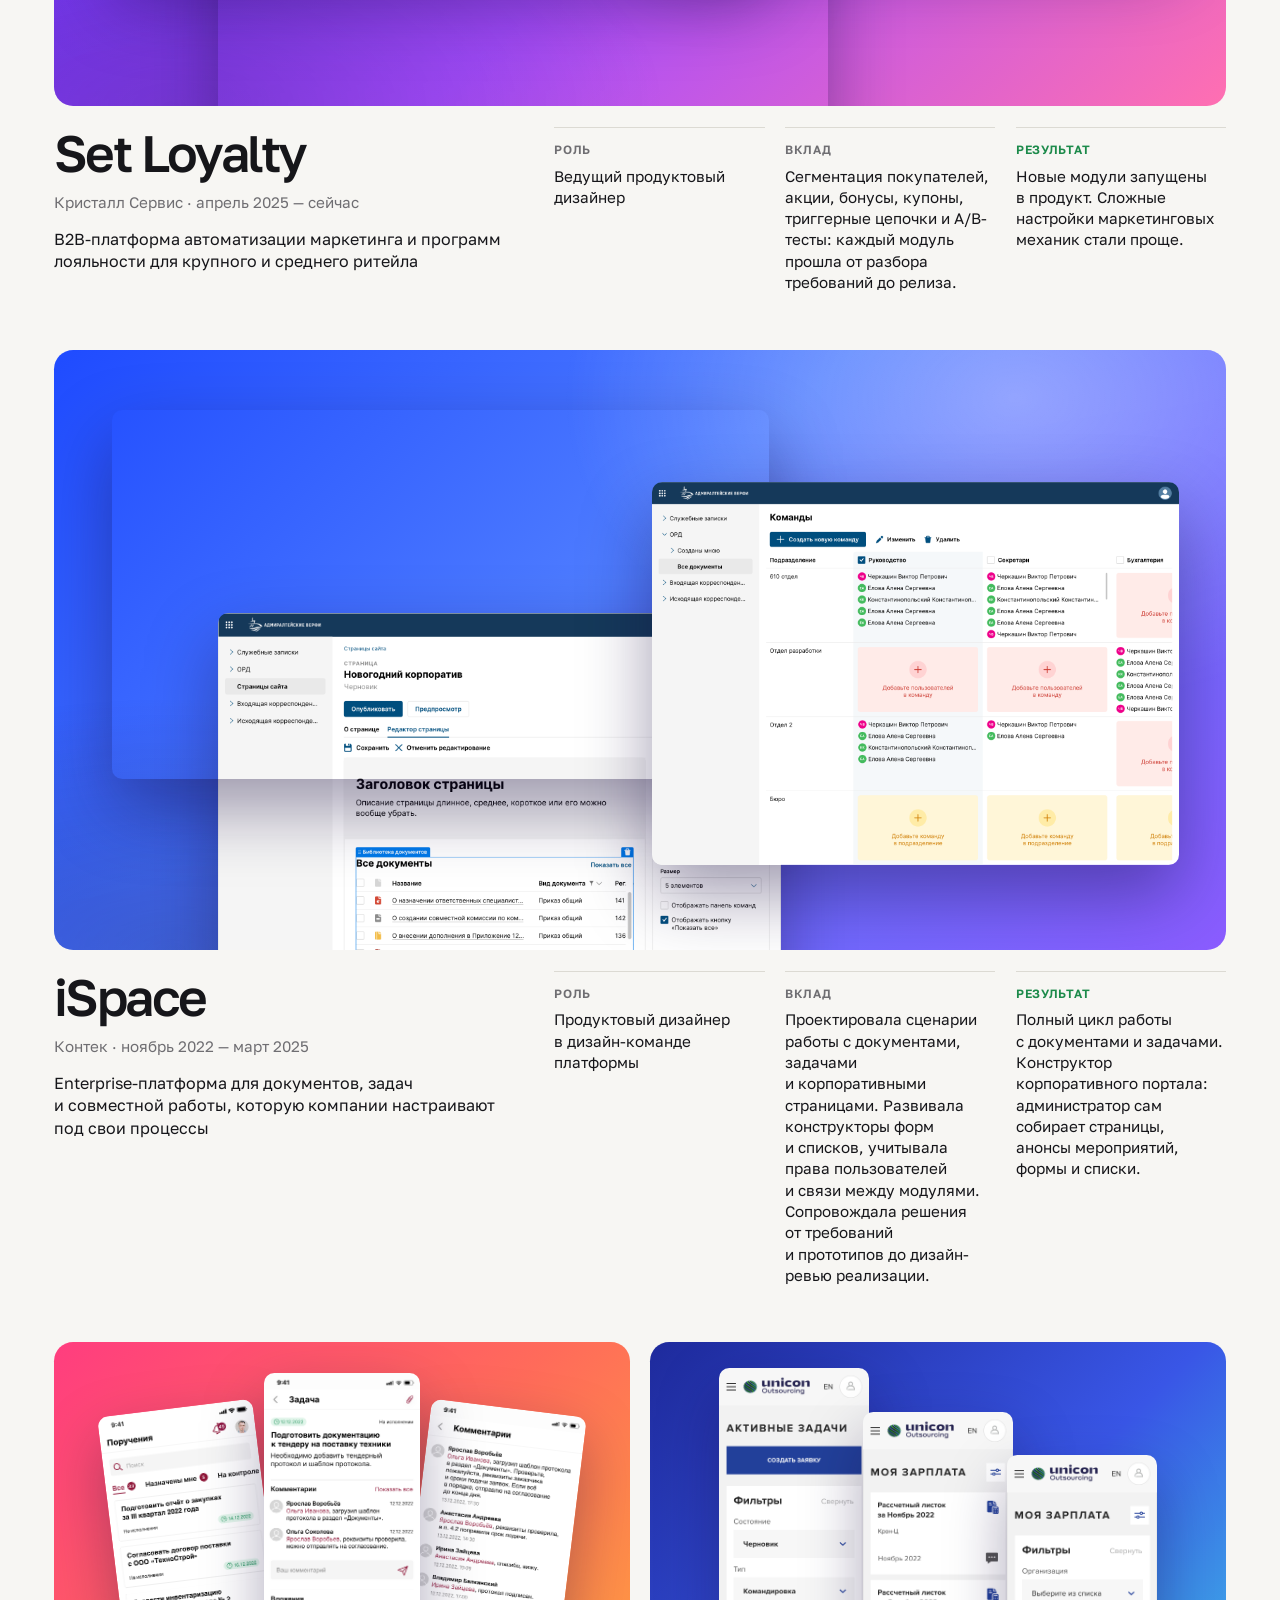
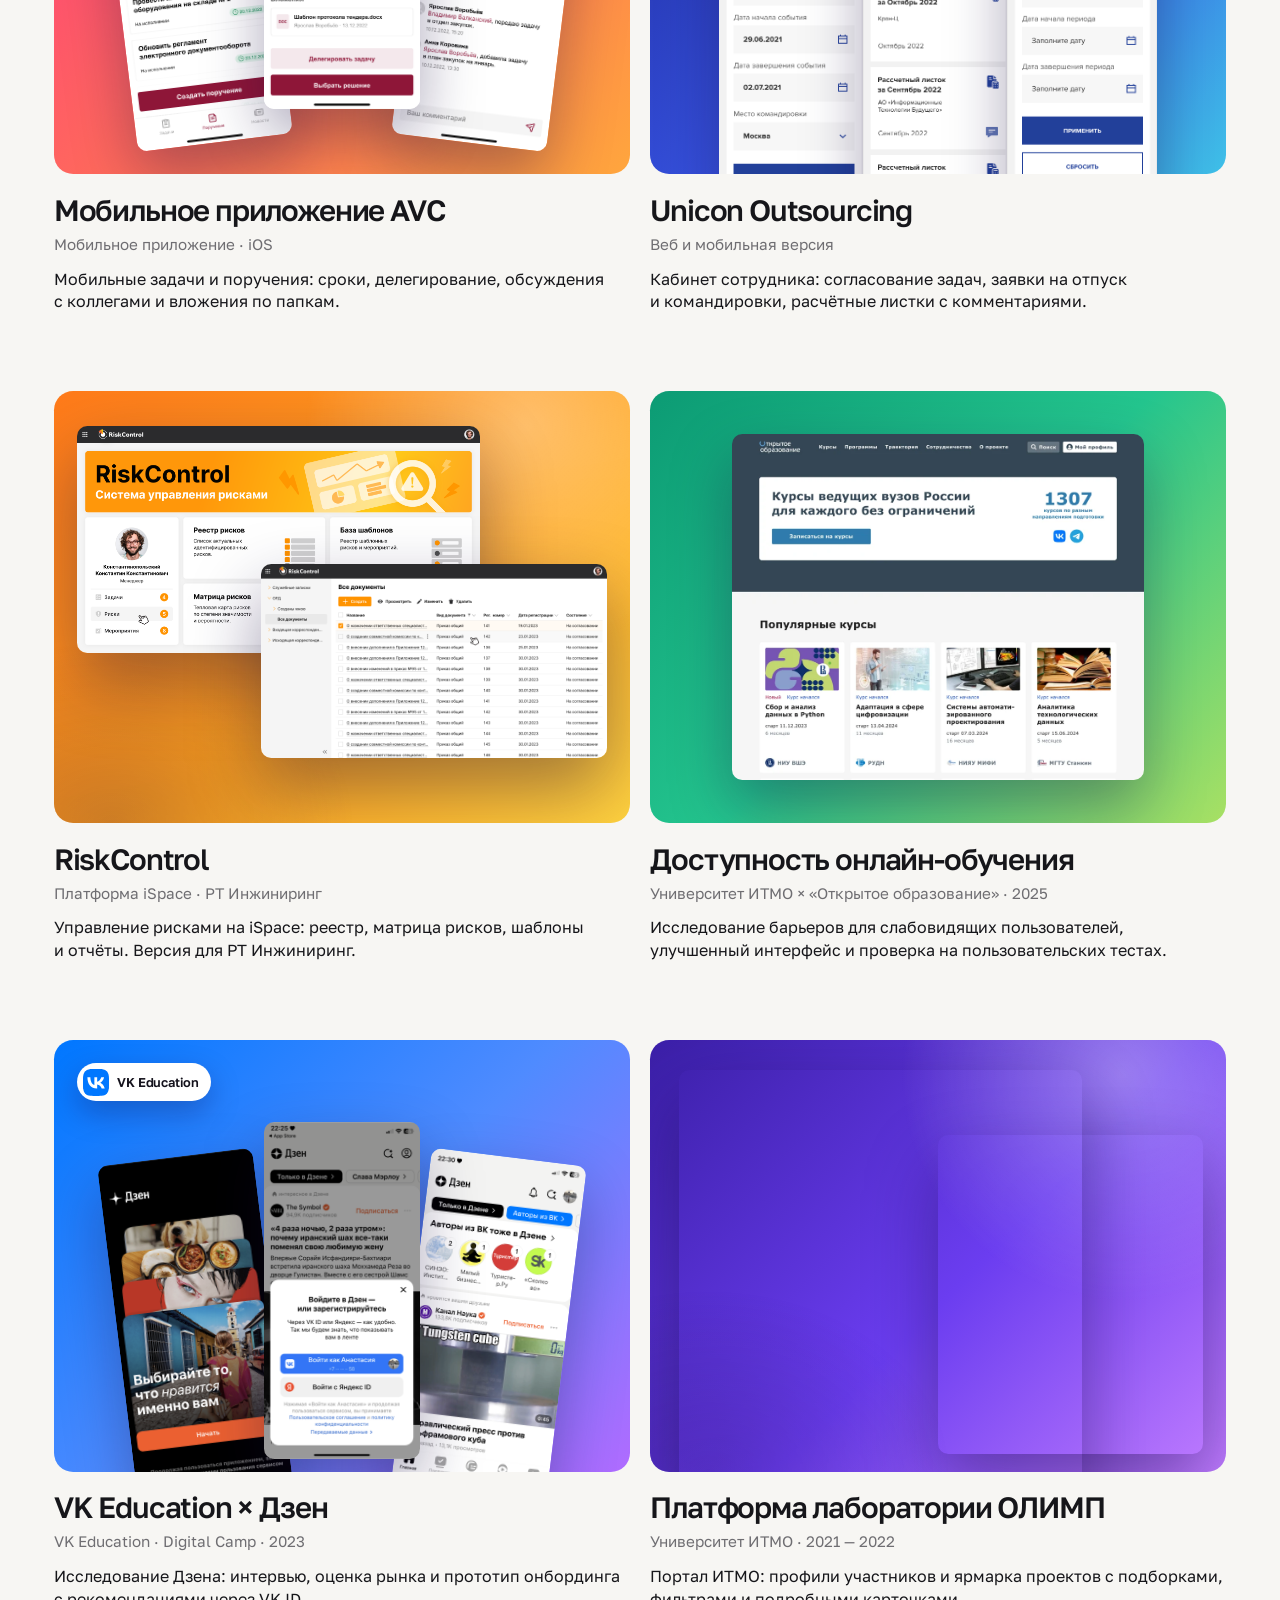
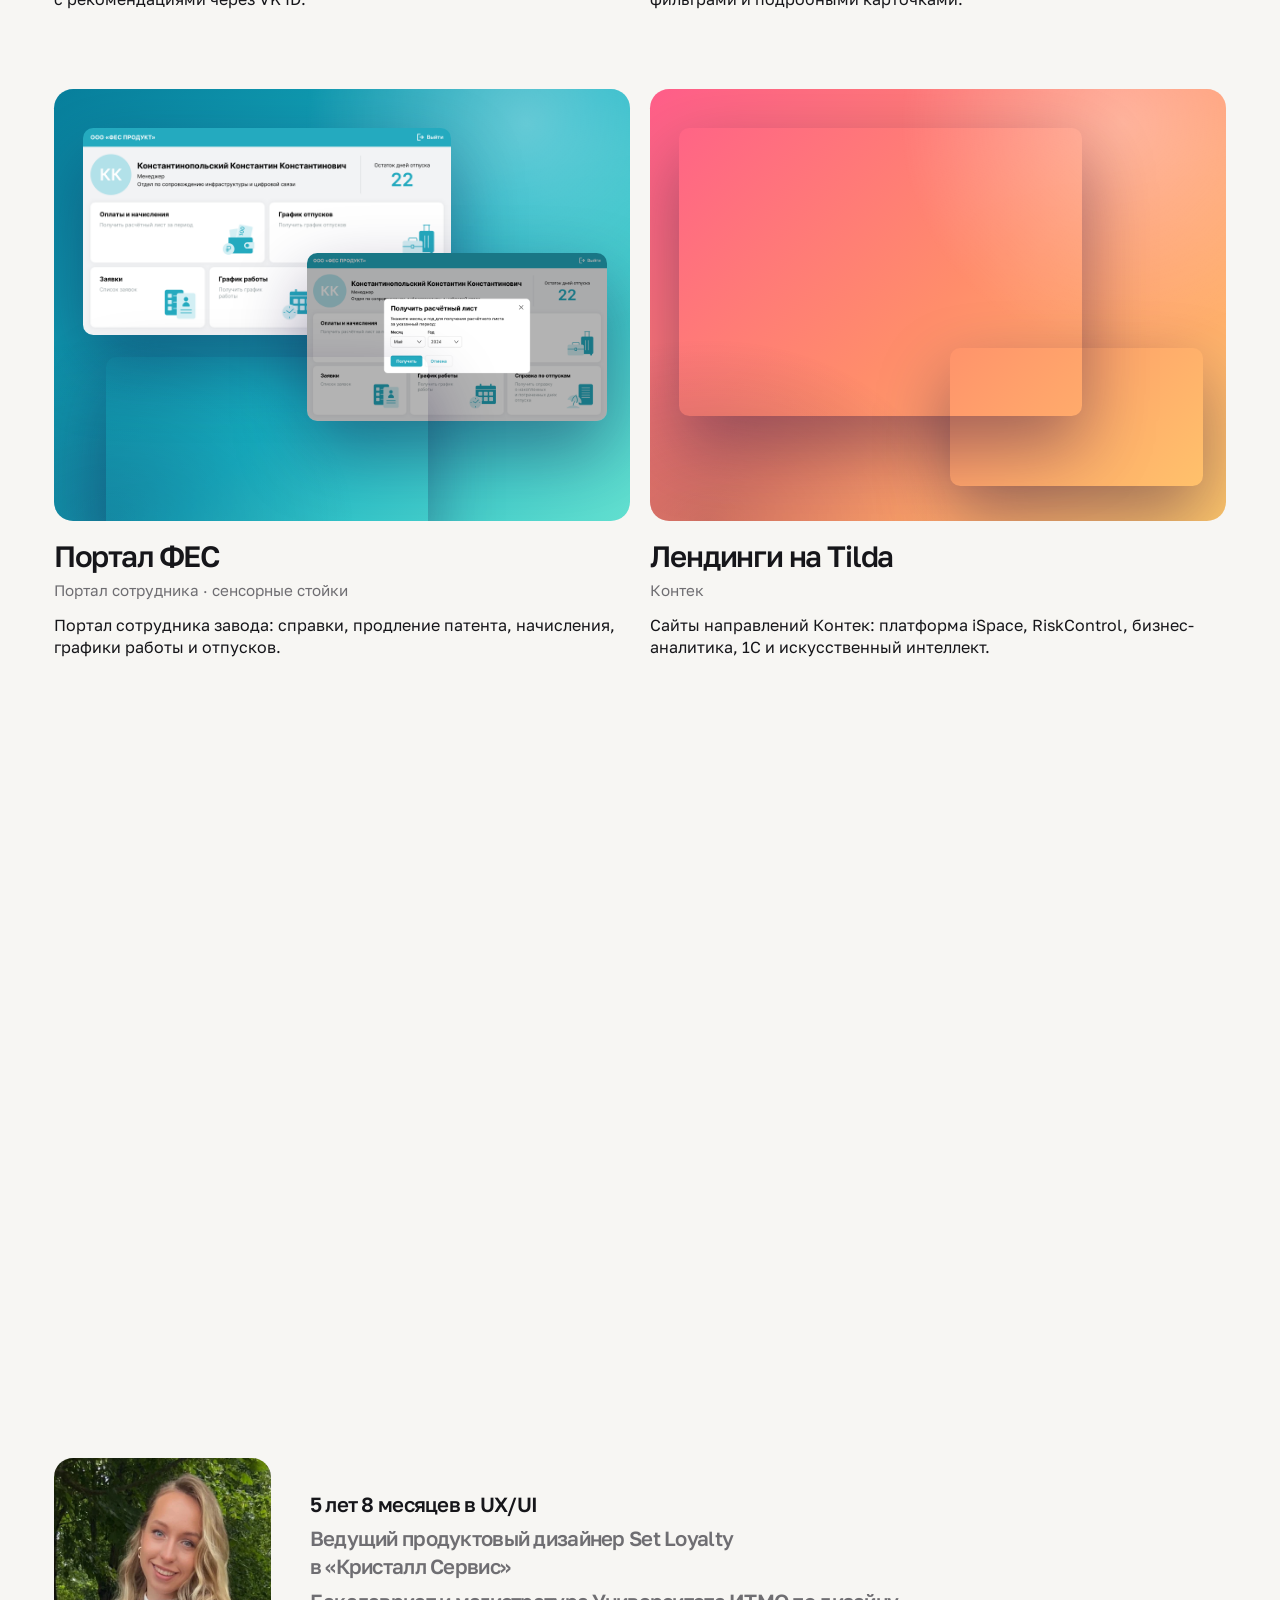
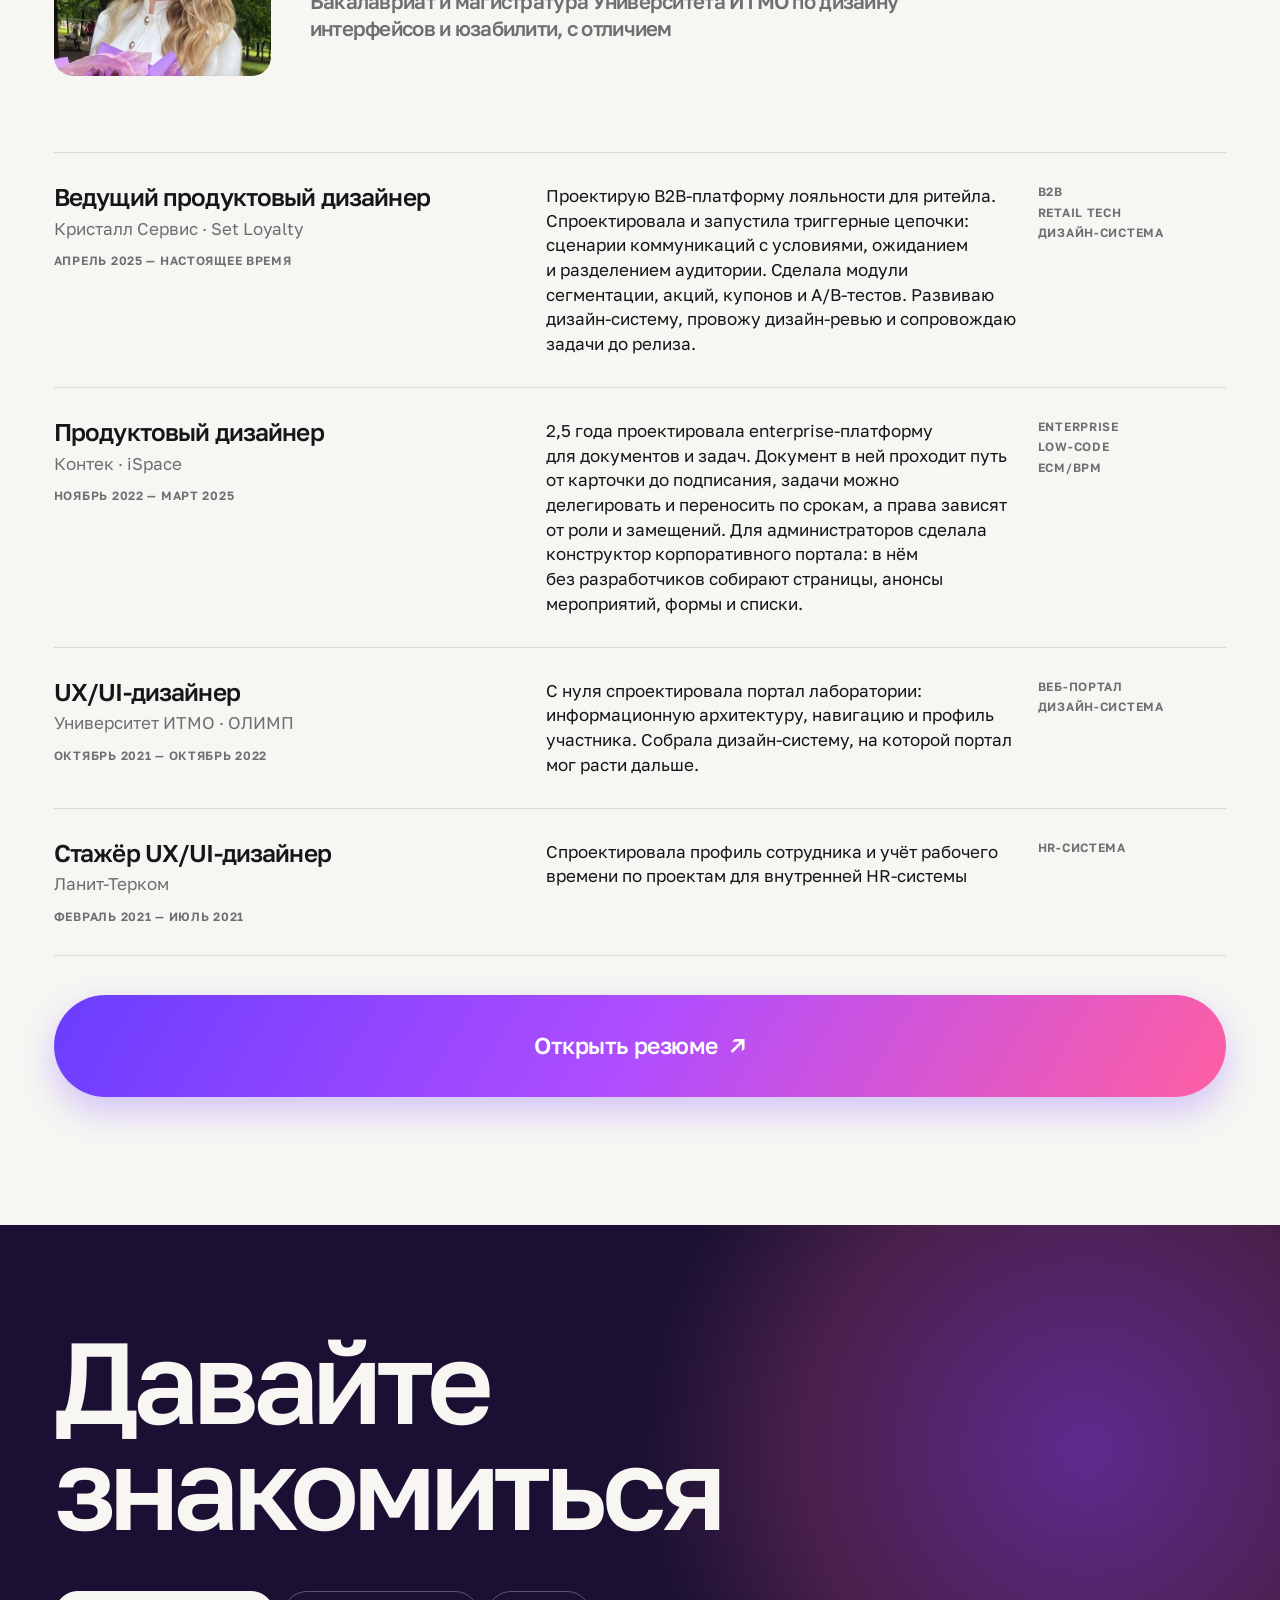
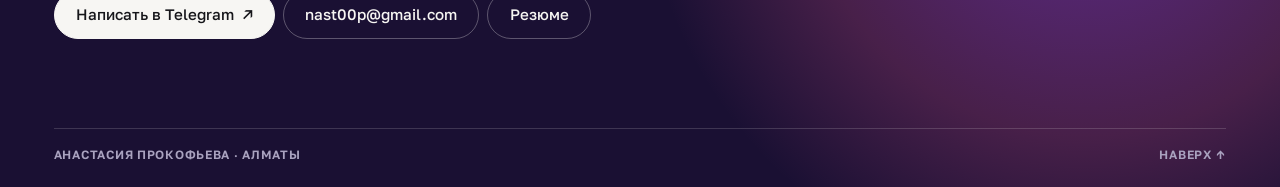
==== commit 5bc7ad0a: "Restore simple experience layout with existing purple accents" ====
--- a/index.html
+++ b/index.html
@@ -7,7 +7,7 @@
   <title>Анастасия Прокофьева — продуктовый дизайнер</title>
   <link rel="icon" href="assets/favicon.svg?v=2" type="image/svg+xml">
   <script>document.documentElement.classList.add("js")</script>
-  <link rel="stylesheet" href="site.css?v=1114r">
+  <link rel="stylesheet" href="site.css?v=1114s">
   <script src="portfolio.js?v=1114i" defer></script>
 </head>
 <body class="portfolio" id="top">
--- a/site.css
+++ b/site.css
@@ -465,23 +465,10 @@
 .case-block [id] { scroll-margin-top: 100px; }
 
 .case-cover.cover-phones > img[src*="avc-task-detail"] { top: calc(7% + 5px); }
-/* На телефоне опыт читается отдельными карточками; текст сохраняется. */
+/* Акценты опыта в существующей палитре, без изменения вёрстки. */
+.xp-text strong { font-weight: inherit; }
 @media (max-width: 760px) {
-  .xp-list { display: grid; gap: 18px; margin-top: 32px; }
-  .xp { --xp-accent: #7040cb; --xp-tint: #f1ebfb; position: relative; gap: 18px; padding: 22px 20px; border: 1px solid #e7e0ef; border-left: 4px solid var(--xp-accent); border-radius: 18px; background: linear-gradient(150deg, var(--xp-tint), #fff 46%); }
-  .xp:nth-child(2) { --xp-accent: #2866b8; --xp-tint: #eaf2fd; }
-  .xp:nth-child(3) { --xp-accent: #247565; --xp-tint: #e9f5f0; }
-  .xp:nth-child(4) { --xp-accent: #87571f; --xp-tint: #faf1e3; }
-  .xp h3 { max-width: 25ch; font-size: 1.18rem; line-height: 1.2; }
-  .xp-role p { margin-top: 8px; font-size: .92rem; line-height: 1.4; color: var(--xp-accent); }
-  .xp time { display: inline-block; margin-top: 14px; padding: 6px 9px; border-radius: 7px; background: #fff; color: var(--xp-accent); font-size: .64rem; line-height: 1.45; letter-spacing: .035em; }
-  .xp-text { font-size: .97rem; line-height: 1.6; }
-  .xp-sentence { display: block; }
-  .xp-sentence + .xp-sentence { margin-top: .75em; }
-  .xp-text strong { color: var(--xp-accent); font-weight: 600; }
-  .xp-tags { grid-column: auto; display: flex; flex-wrap: wrap; gap: 7px; padding-top: 4px; }
-  .xp-tags li { padding: 5px 9px; border-radius: 6px; background: var(--xp-tint); color: var(--xp-accent); font-size: .62rem; line-height: 1.4; letter-spacing: .04em; }
-  .about-lead { font-size: 1.1rem; line-height: 1.45; color: var(--accent); }
-  .about-lead em { margin-top: .8em; color: var(--ink); font-size: .95rem; font-weight: 400; line-height: 1.5; letter-spacing: -.01em; }
-}
-@media (min-width: 761px) { .xp-text strong { font-weight: inherit; } }
+  .xp-text strong { color: var(--accent); font-weight: 560; }
+  .xp-tags { gap: 7px; }
+  .xp-tags li { padding: 5px 9px; border-radius: 6px; background: var(--tint); color: var(--accent); }
+}
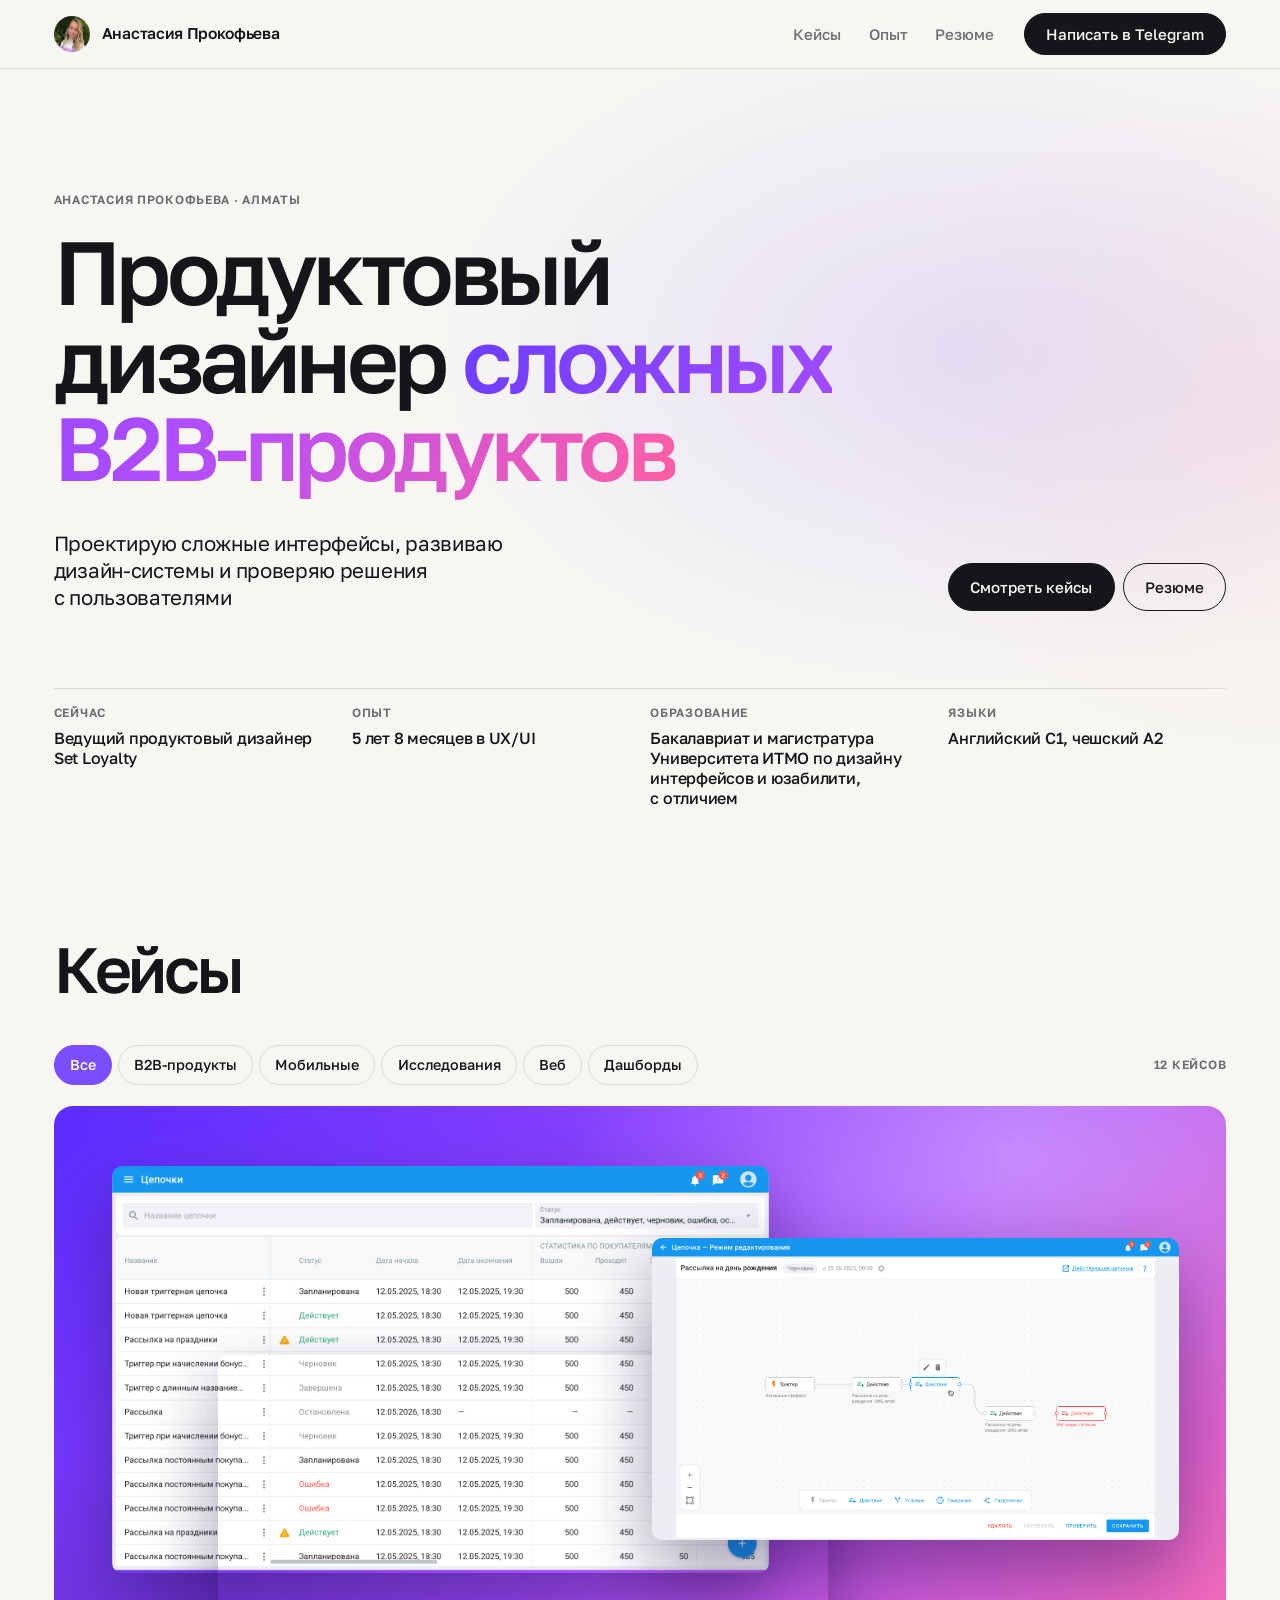
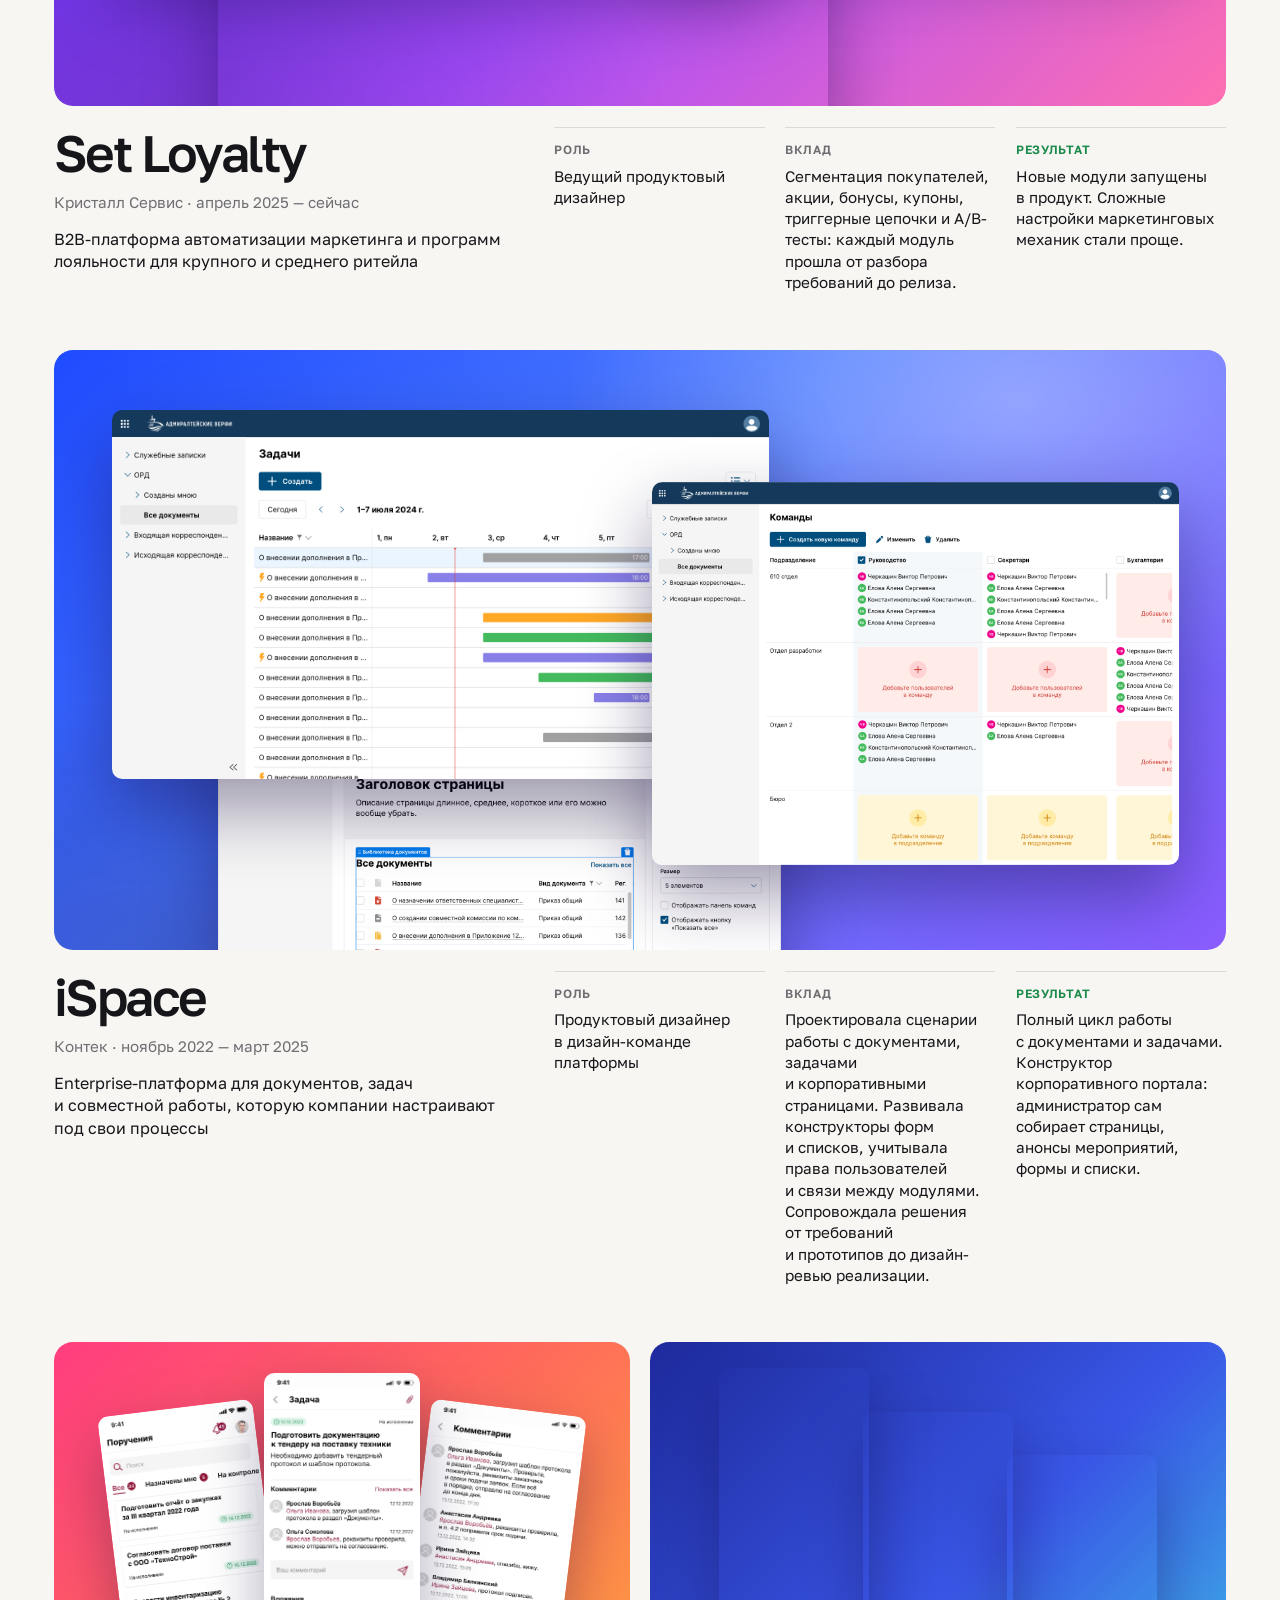
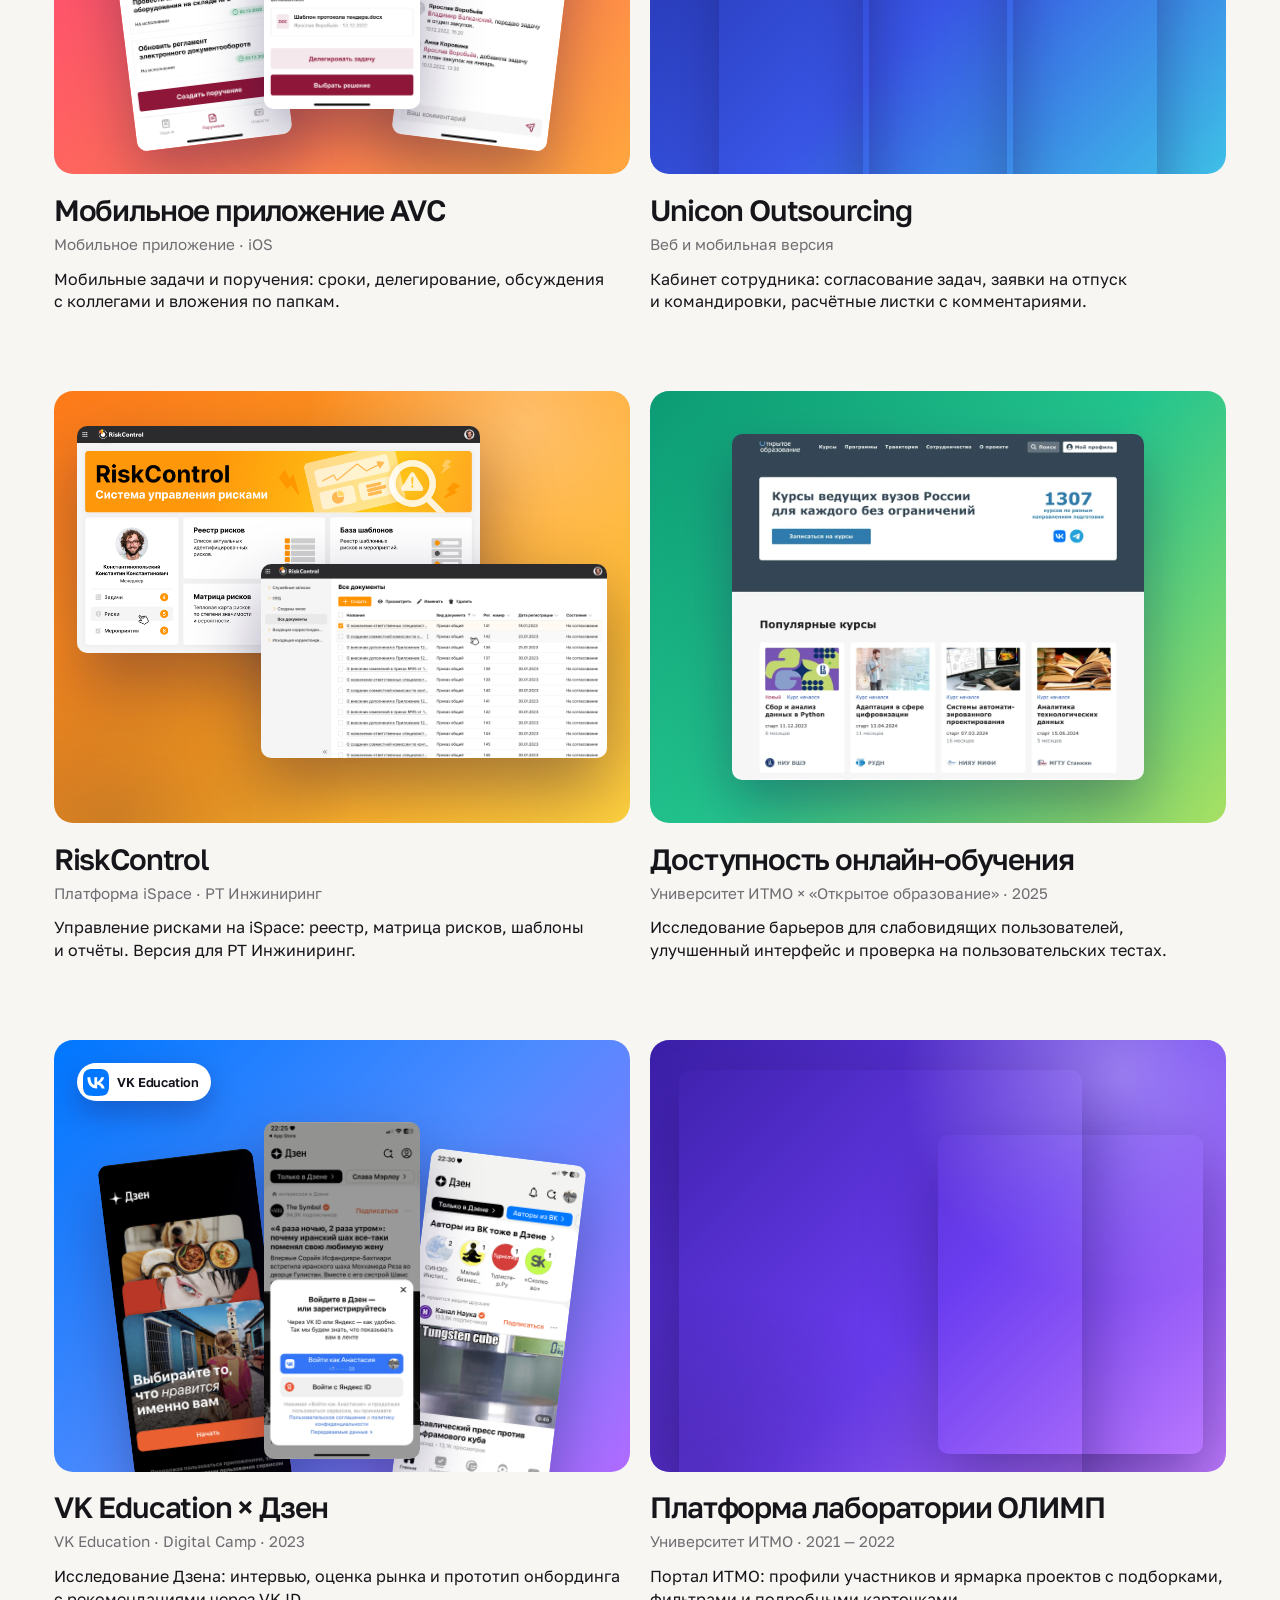
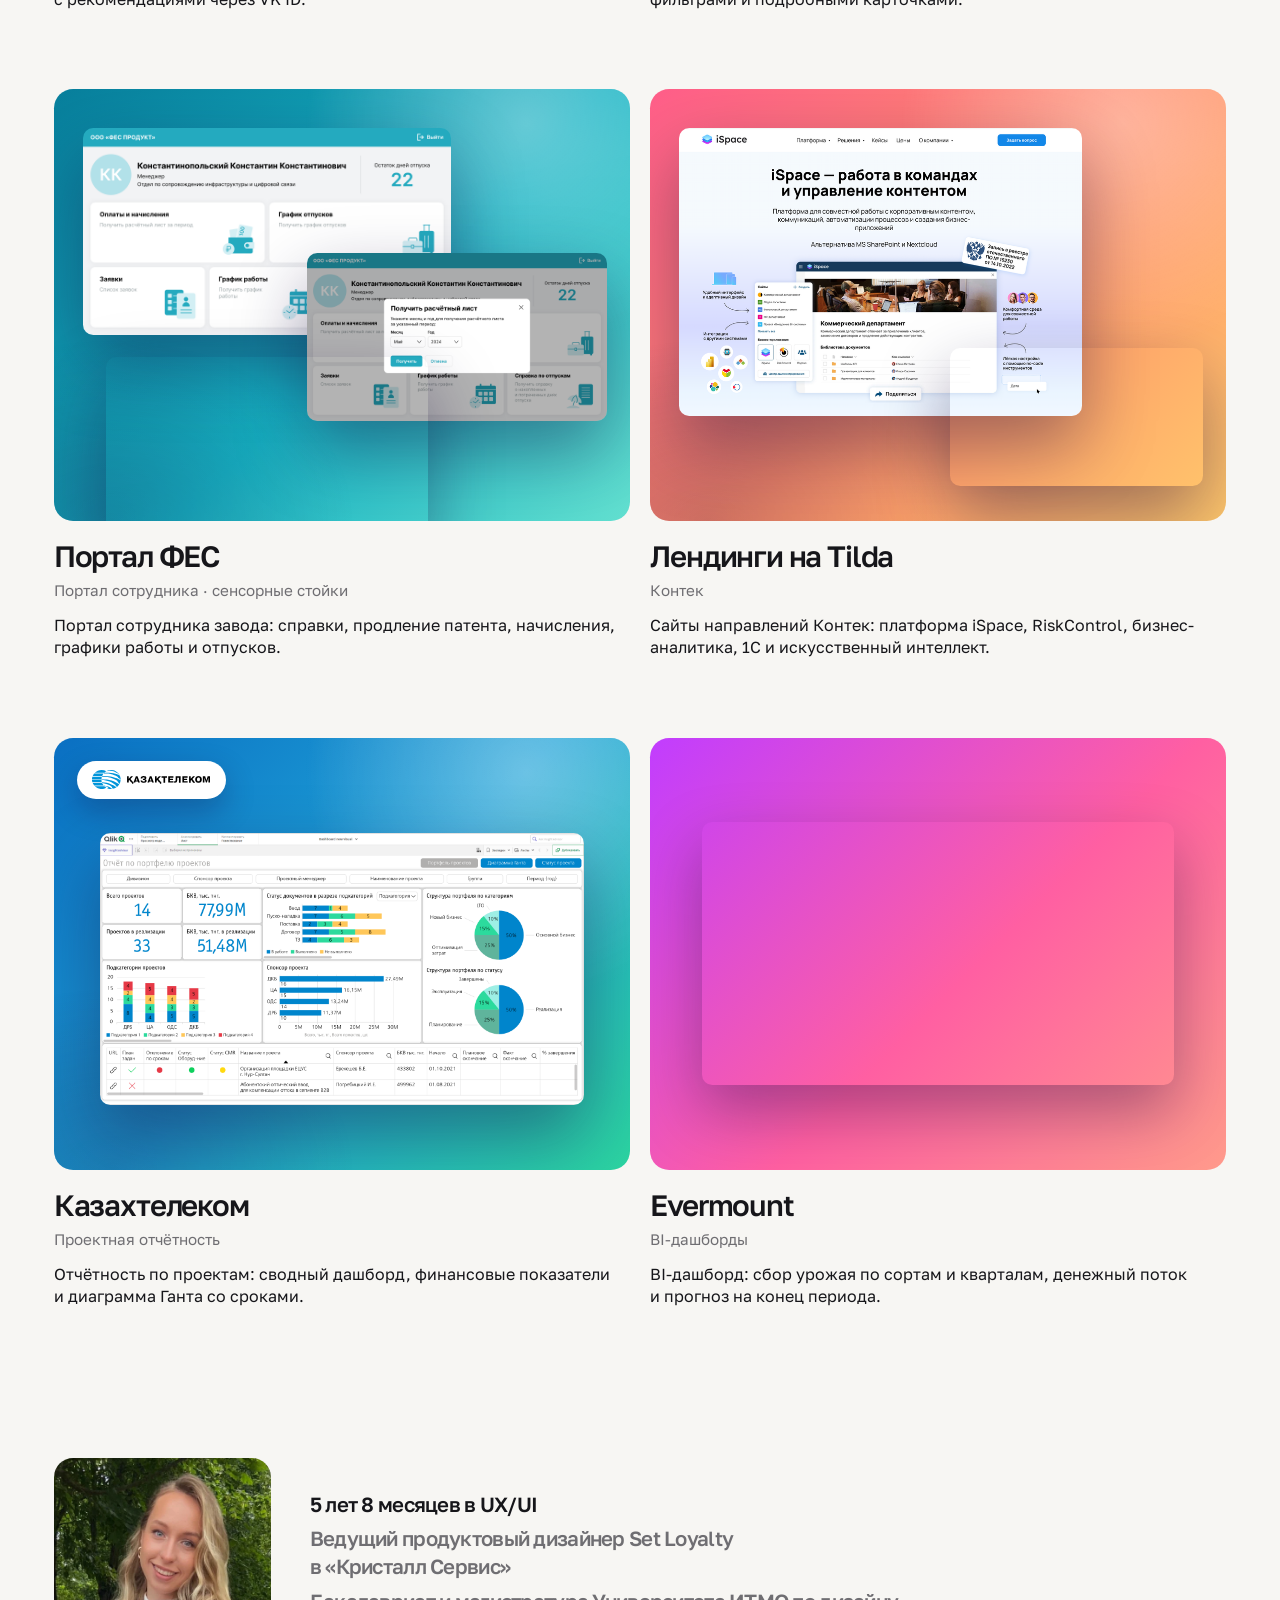
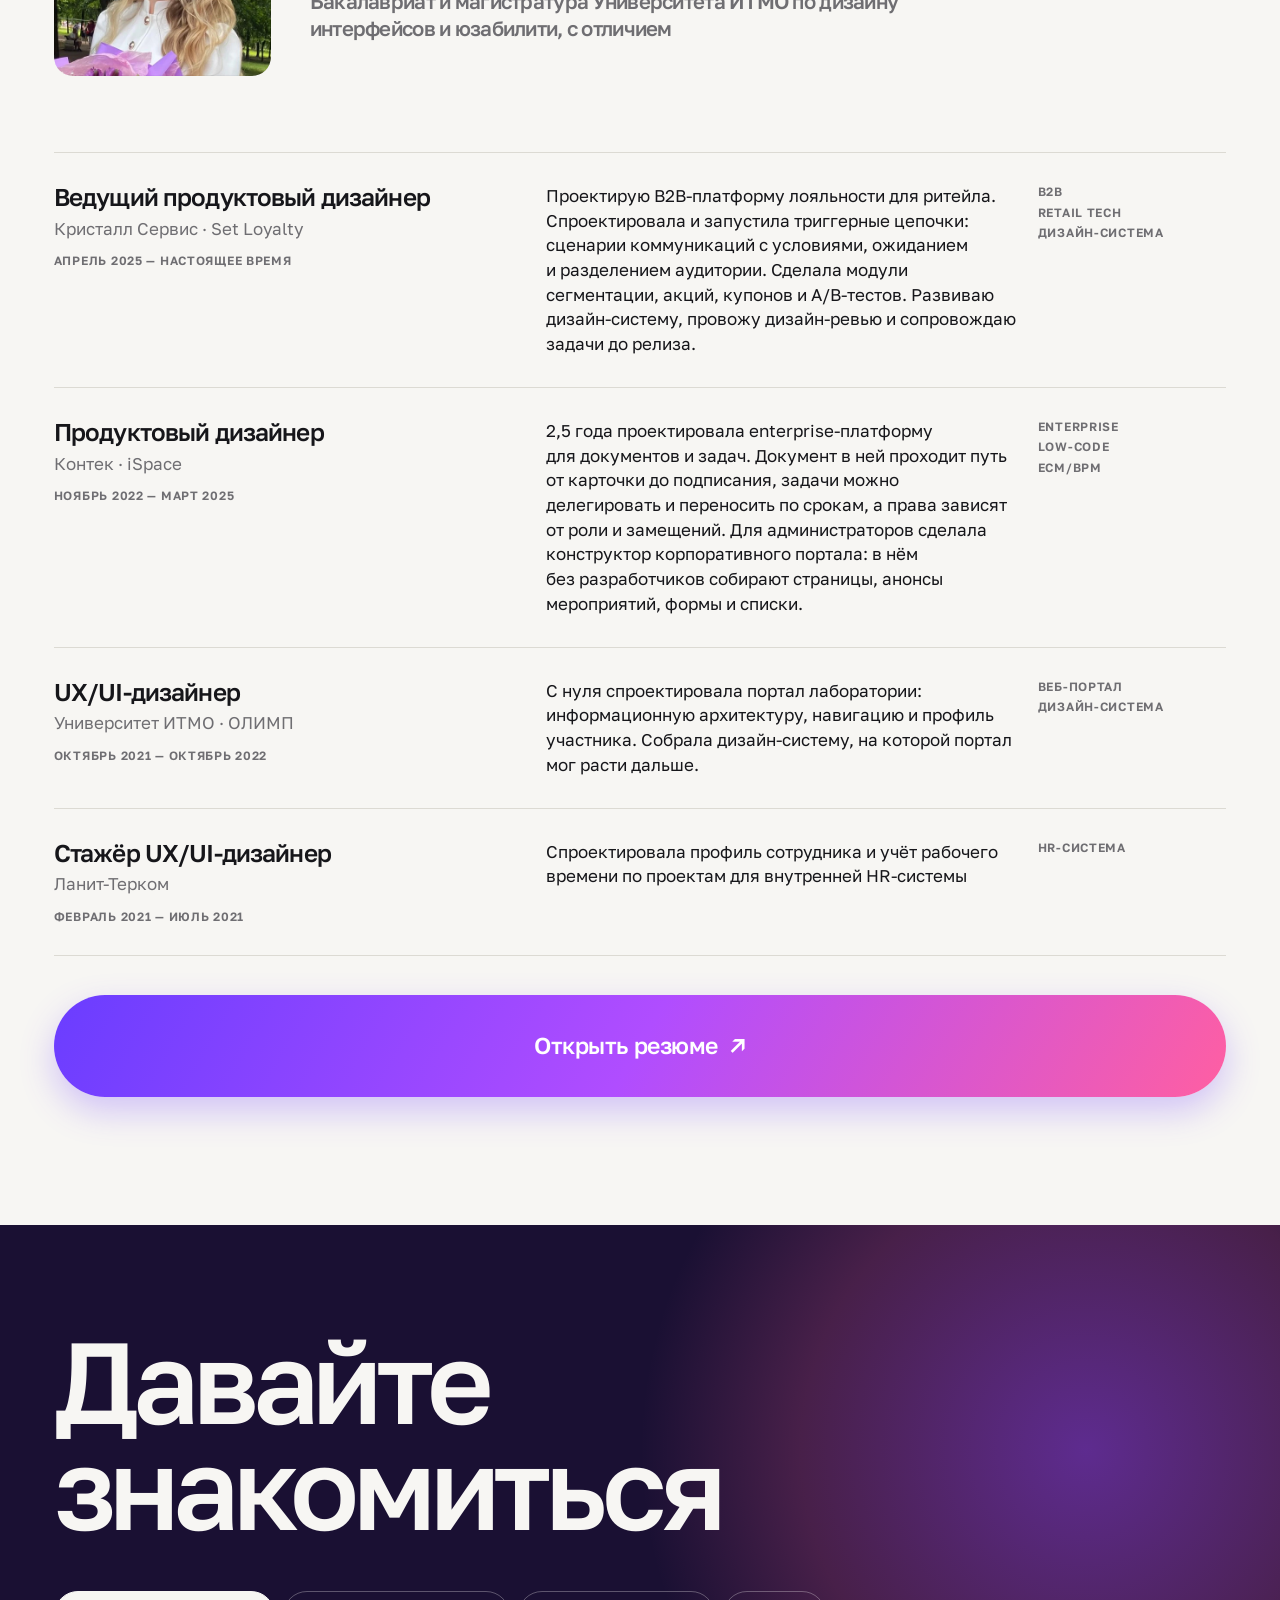
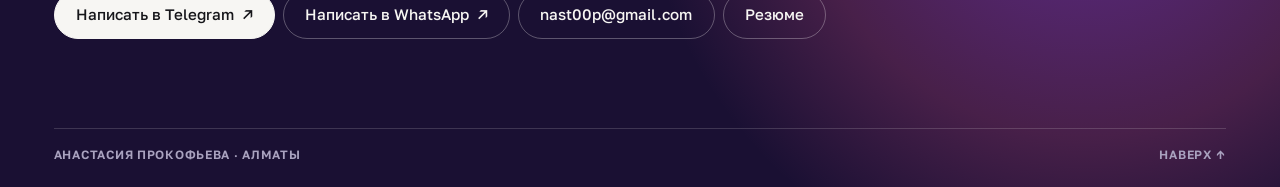
==== commit 39f896e0: "Add WhatsApp contact across portfolio pages" ====
--- a/index.html
+++ b/index.html
@@ -218,7 +218,7 @@
       <h2>Давайте<br>знакомиться</h2>
       <div class="links">
         <a class="btn btn-light" href="https://t.me/mqqeu">Написать в Telegram <span aria-hidden="true">↗</span></a>
-        <a class="btn" href="mailto:nast00p@gmail.com">nast00p@gmail.com</a>
+        <a class="btn" href="https://wa.me/79046455458">Написать в WhatsApp <span aria-hidden="true">↗</span></a><a class="btn" href="mailto:nast00p@gmail.com">nast00p@gmail.com</a>
         <a class="btn" href="Prokofieva_Product_Designer.pdf">Резюме</a>
       </div>
       <div class="foot-bottom"><span>Анастасия Прокофьева · Алматы</span><a href="#top">Наверх ↑</a></div>
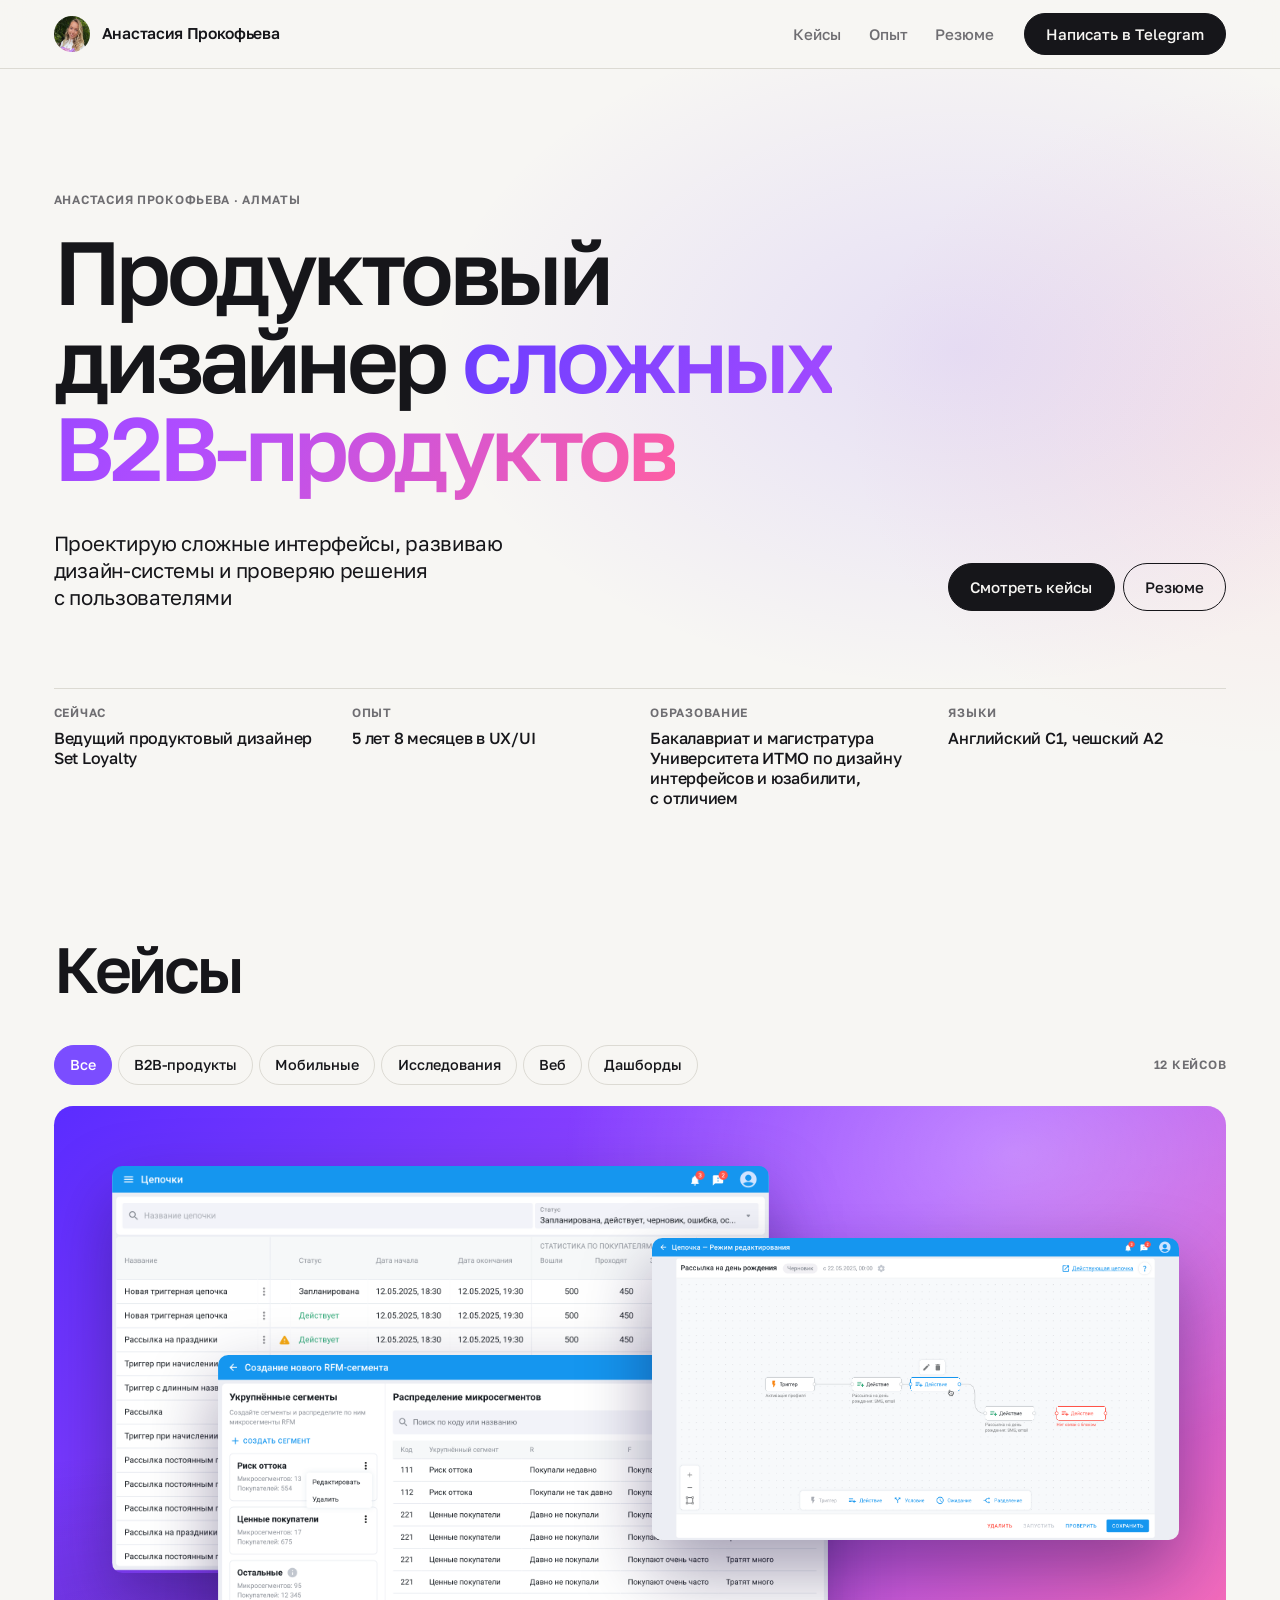
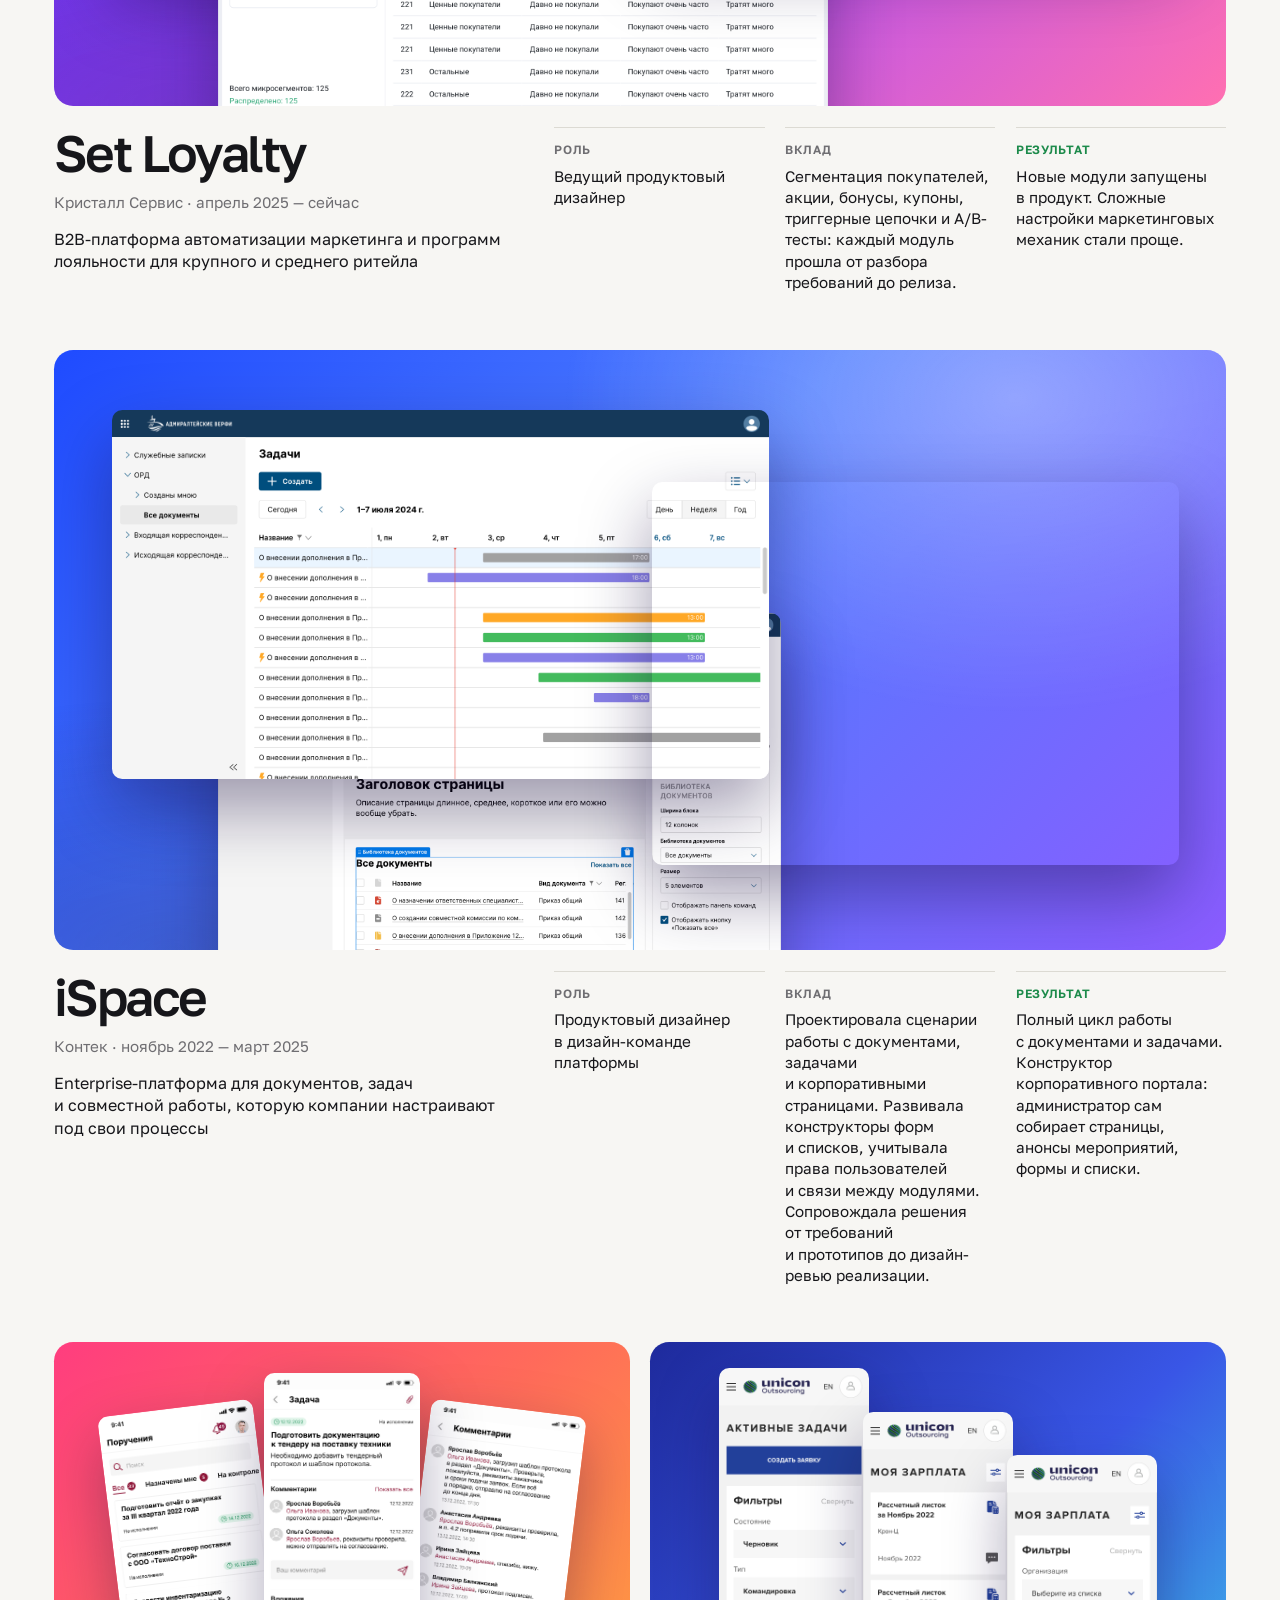
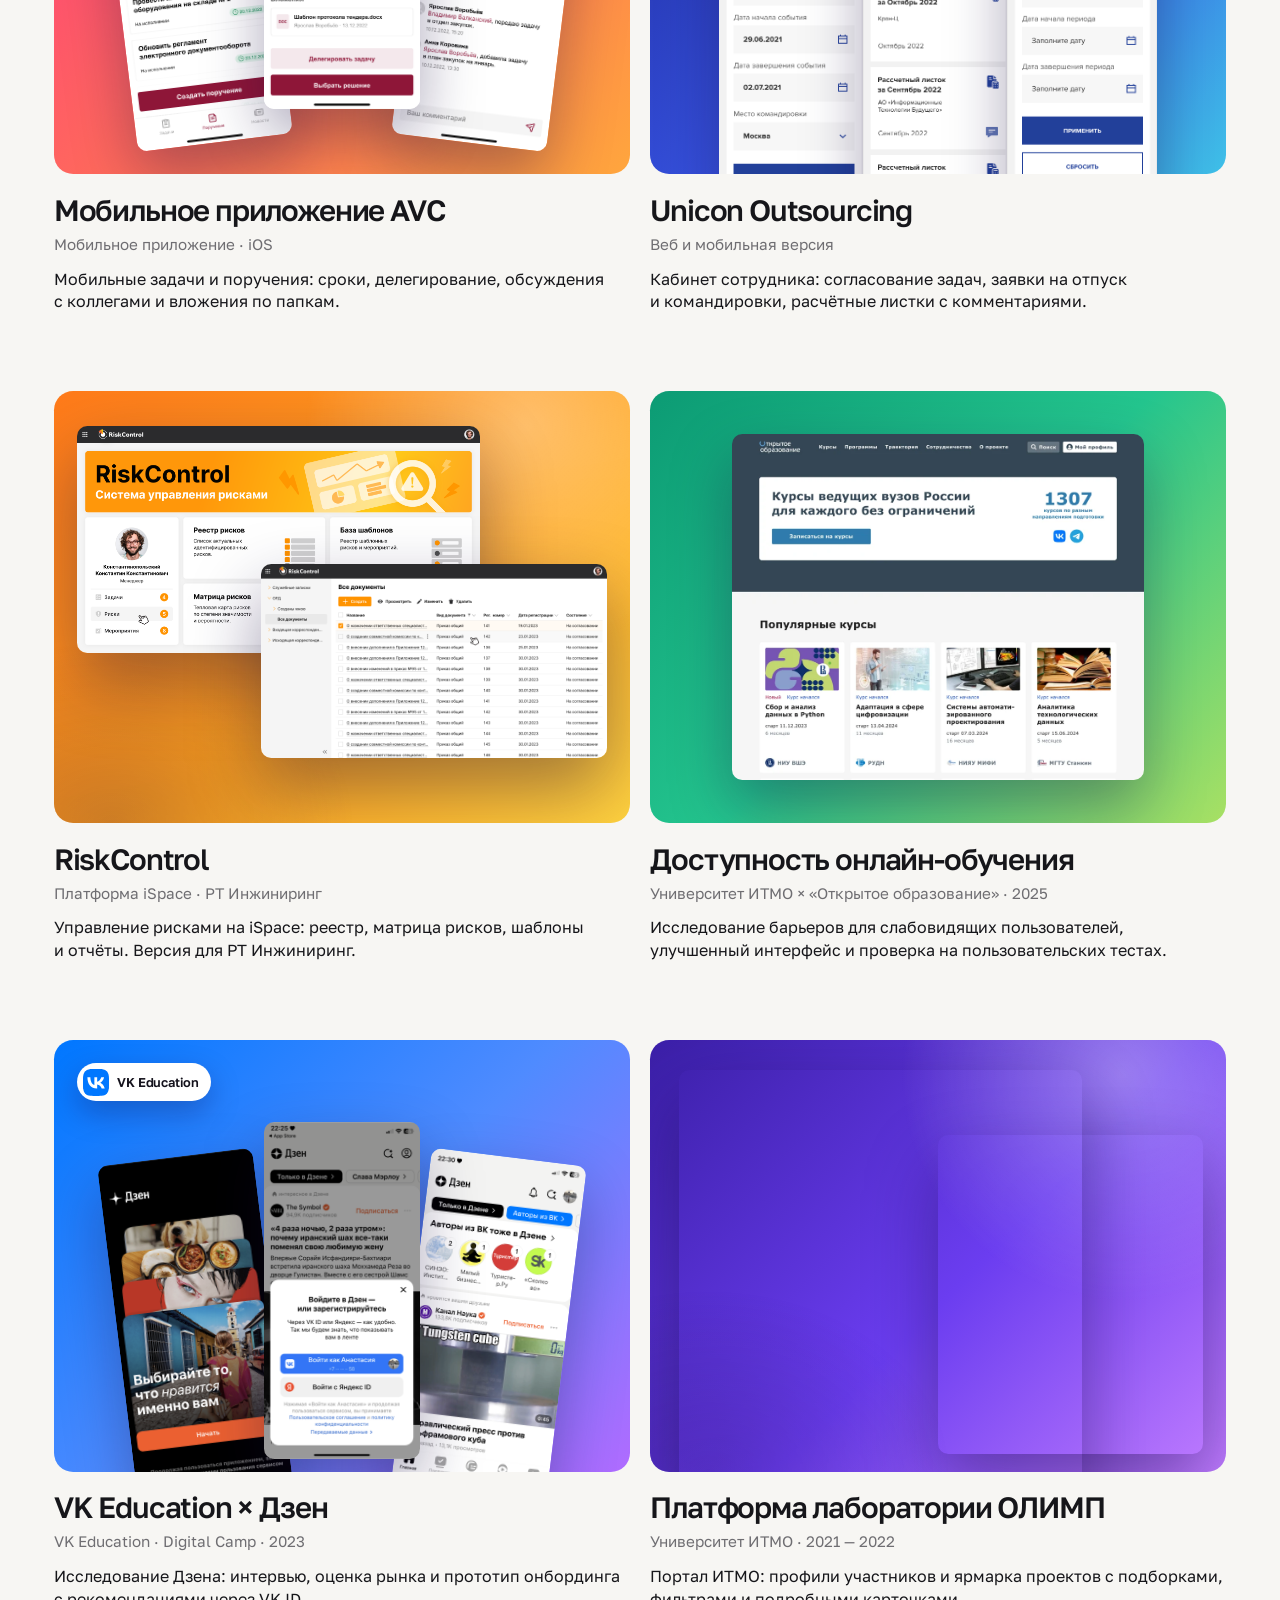
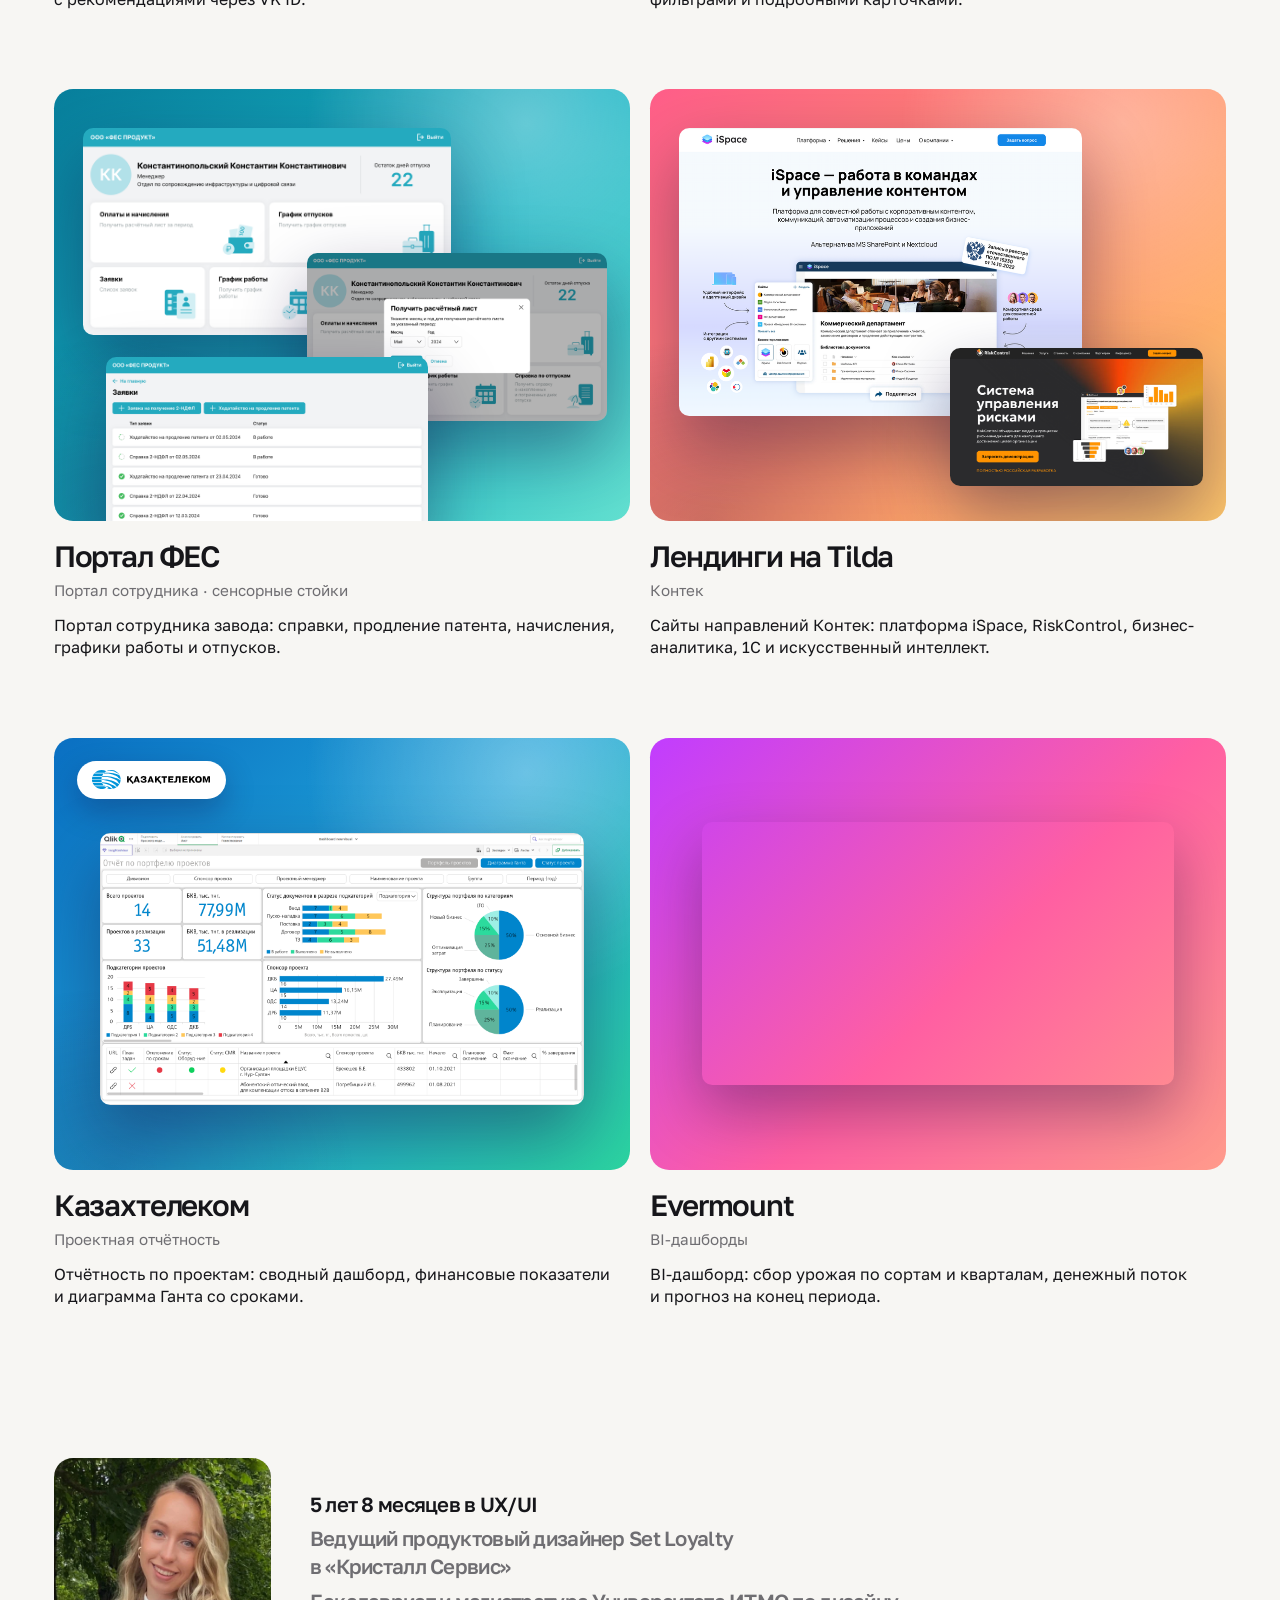
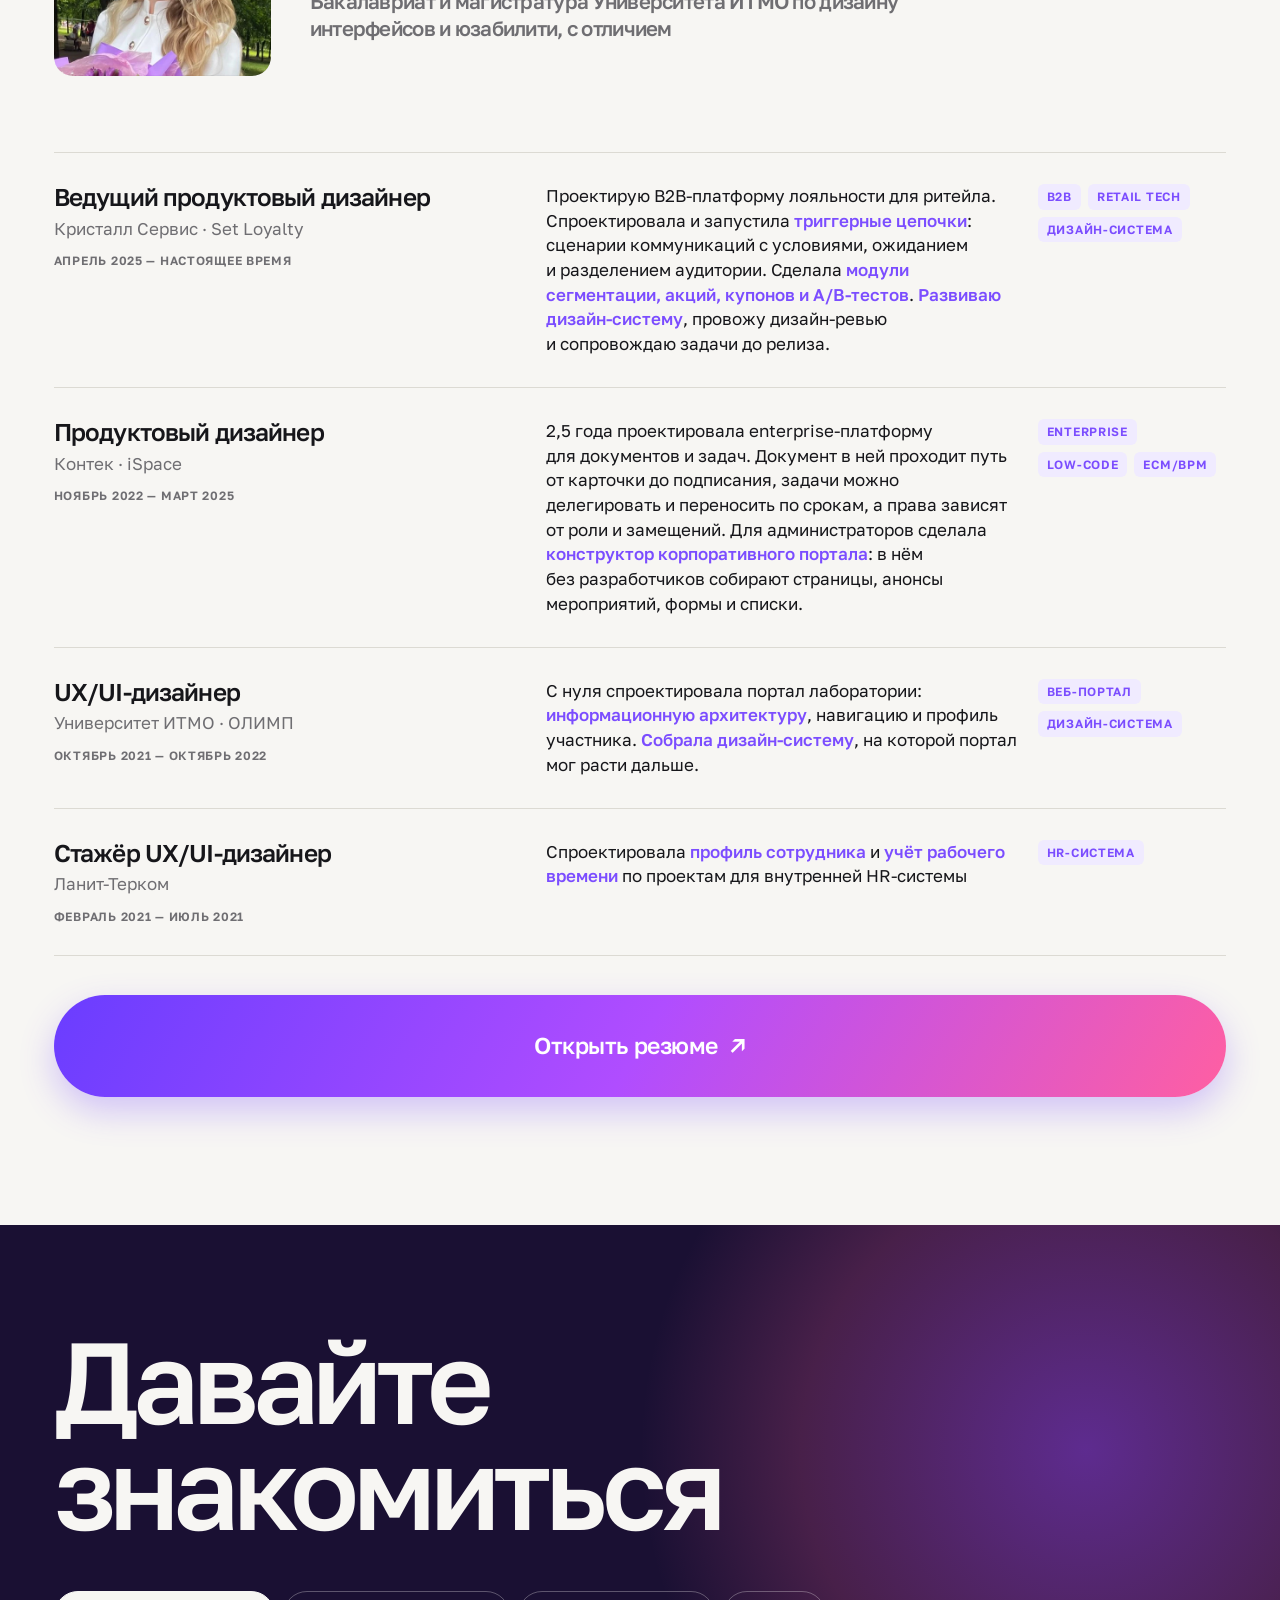
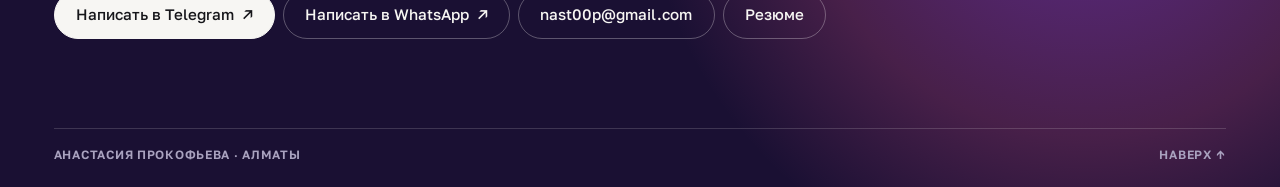
==== commit d1ec37f9: "Apply experience accents and tag styling across all screen sizes" ====
--- a/index.html
+++ b/index.html
@@ -7,7 +7,7 @@
   <title>Анастасия Прокофьева — продуктовый дизайнер</title>
   <link rel="icon" href="assets/favicon.svg?v=2" type="image/svg+xml">
   <script>document.documentElement.classList.add("js")</script>
-  <link rel="stylesheet" href="site.css?v=1114s">
+  <link rel="stylesheet" href="site.css?v=1114t">
   <script src="portfolio.js?v=1114i" defer></script>
 </head>
 <body class="portfolio" id="top">
--- a/site.css
+++ b/site.css
@@ -465,10 +465,8 @@
 .case-block [id] { scroll-margin-top: 100px; }
 
 .case-cover.cover-phones > img[src*="avc-task-detail"] { top: calc(7% + 5px); }
-/* Акценты опыта в существующей палитре, без изменения вёрстки. */
-.xp-text strong { font-weight: inherit; }
-@media (max-width: 760px) {
-  .xp-text strong { color: var(--accent); font-weight: 560; }
-  .xp-tags { gap: 7px; }
-  .xp-tags li { padding: 5px 9px; border-radius: 6px; background: var(--tint); color: var(--accent); }
-}
+/* Акценты опыта в существующей палитре на всех разрешениях. */
+.xp-text strong { color: var(--accent); font-weight: 560; }
+.xp-tags { display: flex; flex-wrap: wrap; align-content: start; align-items: flex-start; gap: 7px; }
+.xp-tags li { max-width: 100%; padding: 5px 9px; border-radius: 6px; background: var(--tint); color: var(--accent); overflow-wrap: anywhere; }
+.xp > * { min-width: 0; }
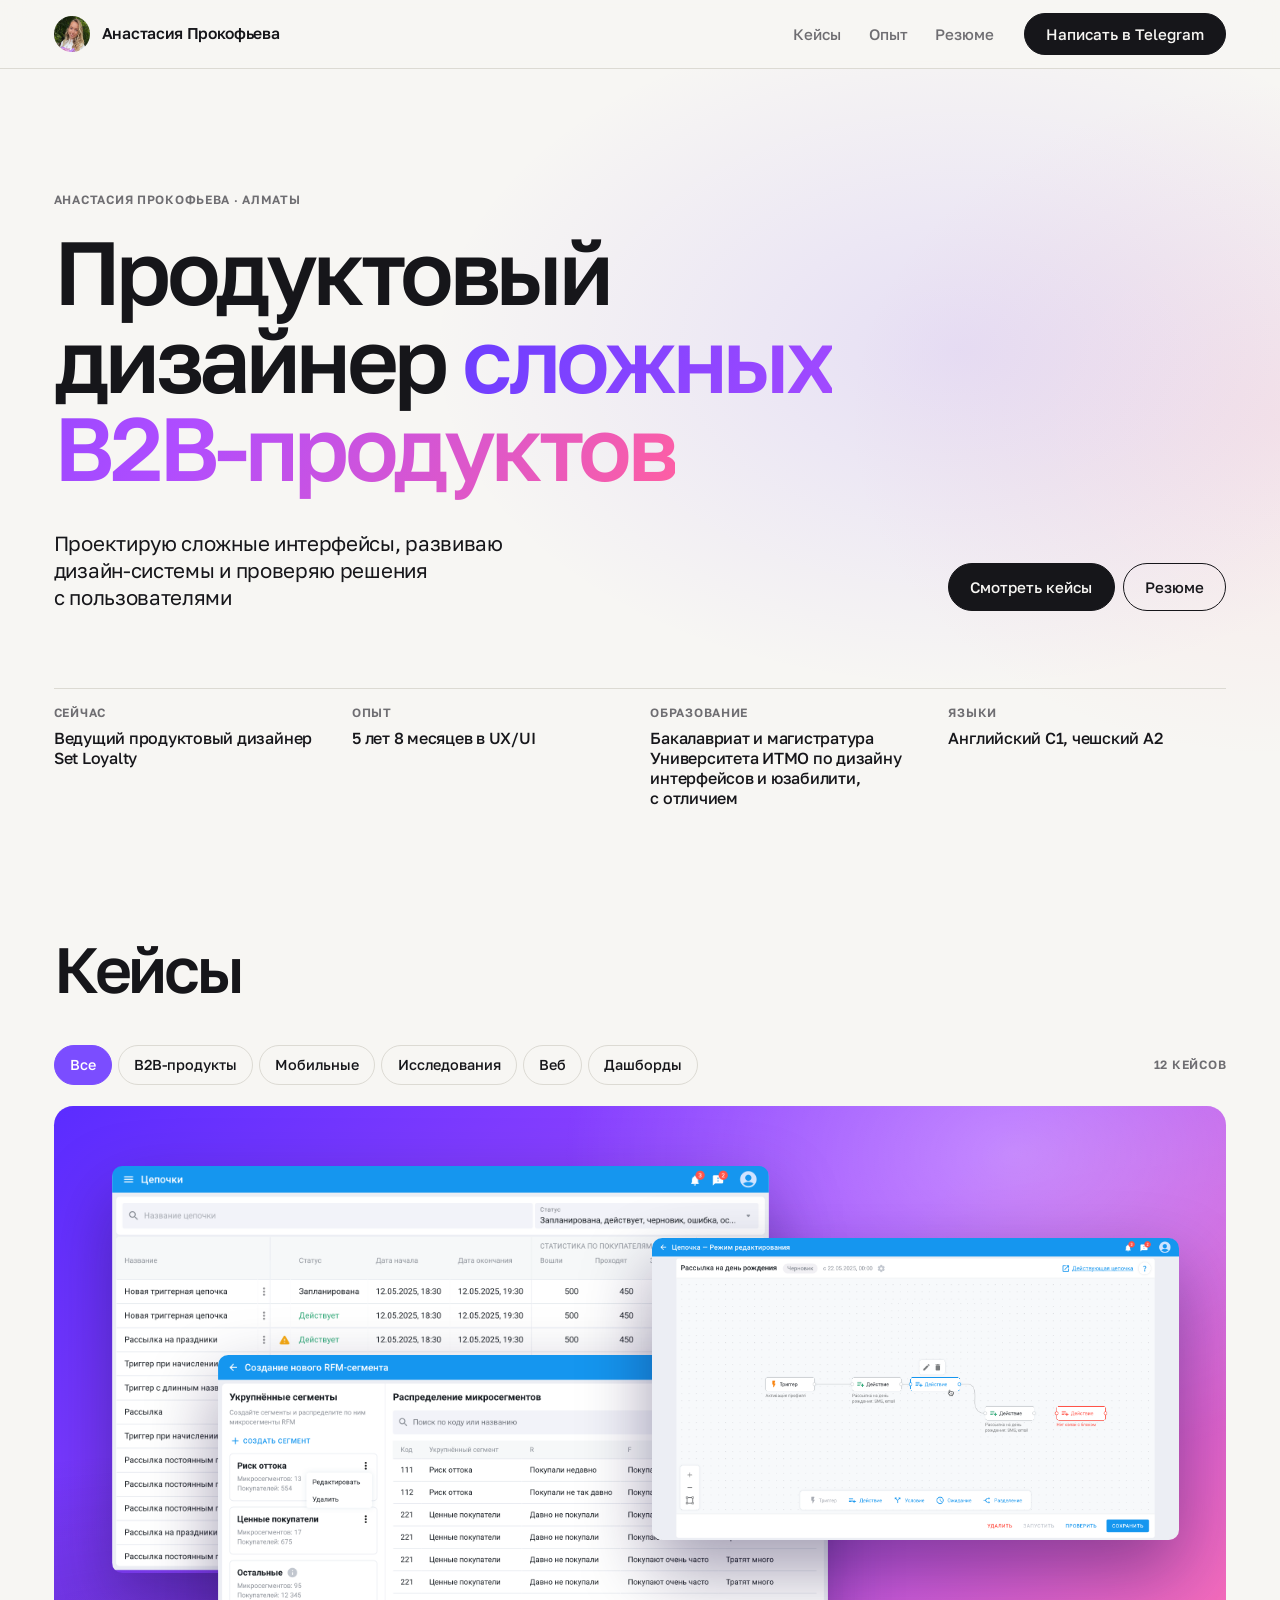
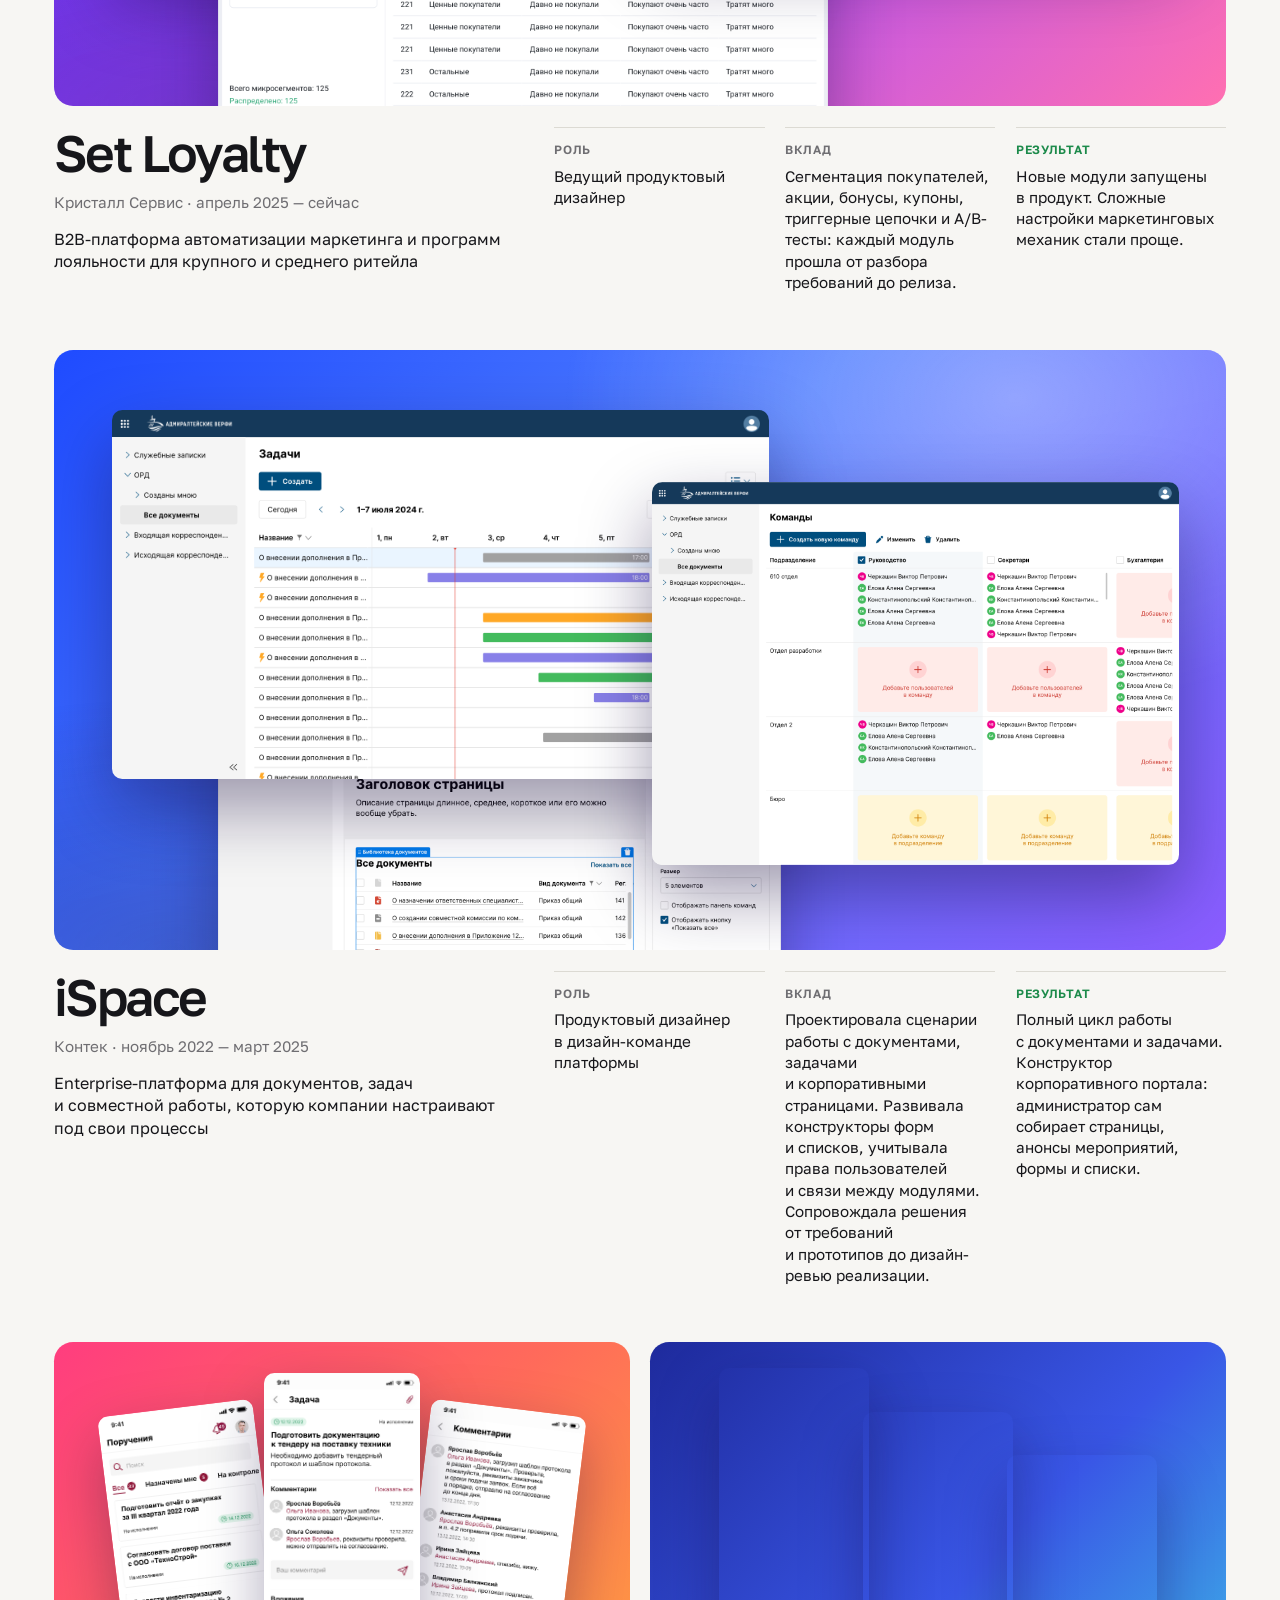
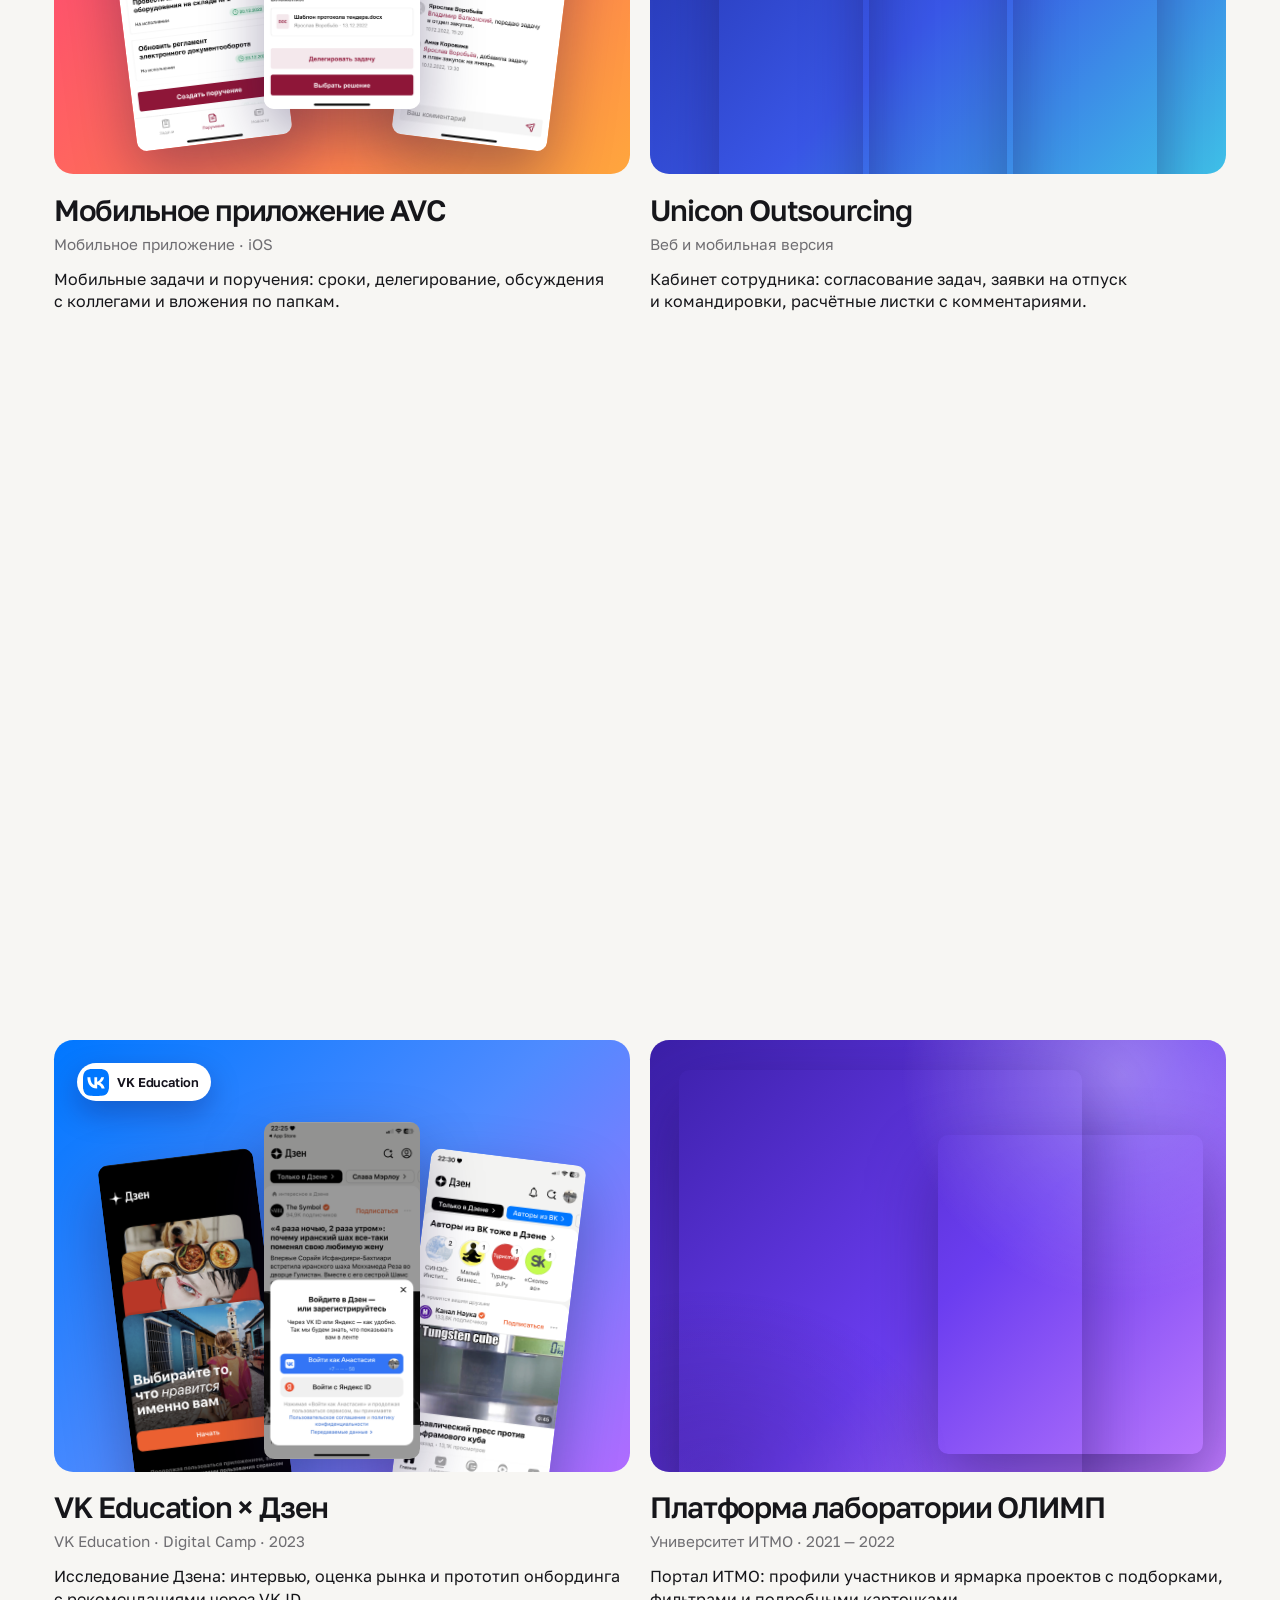
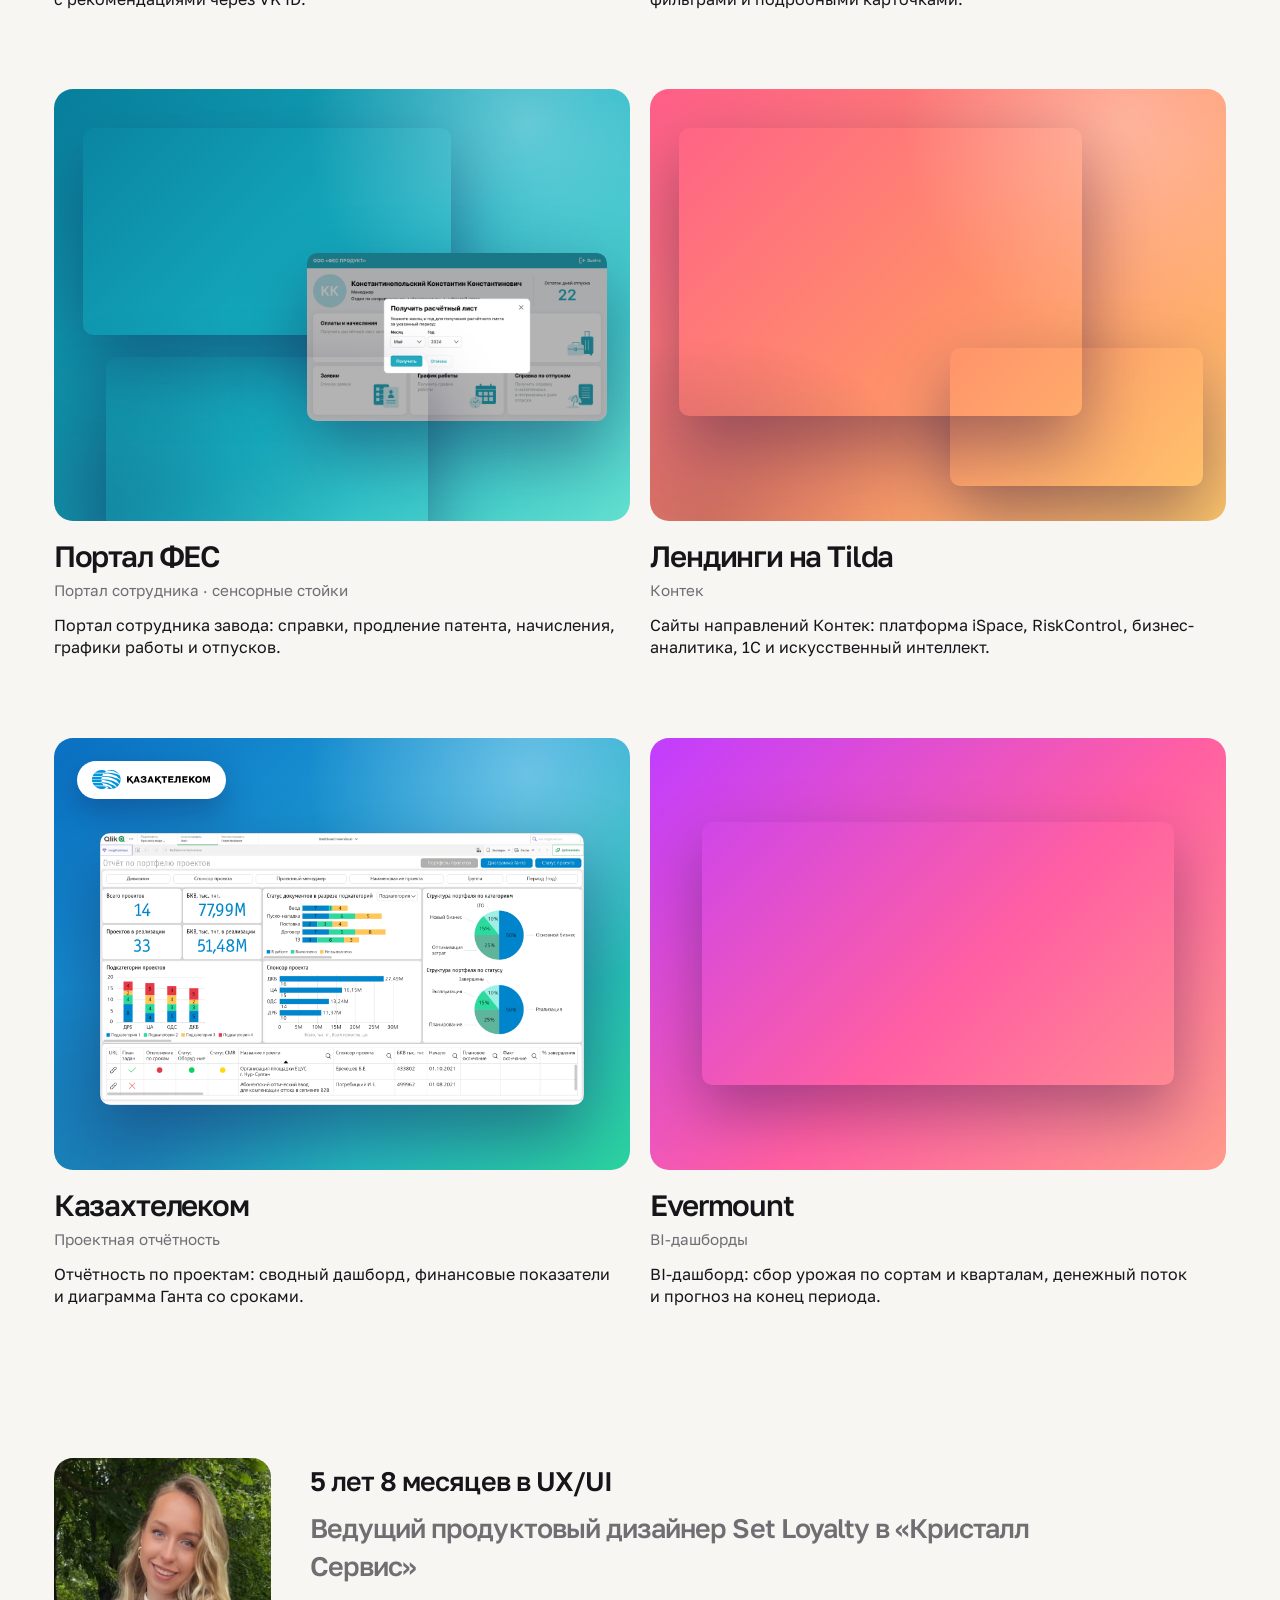
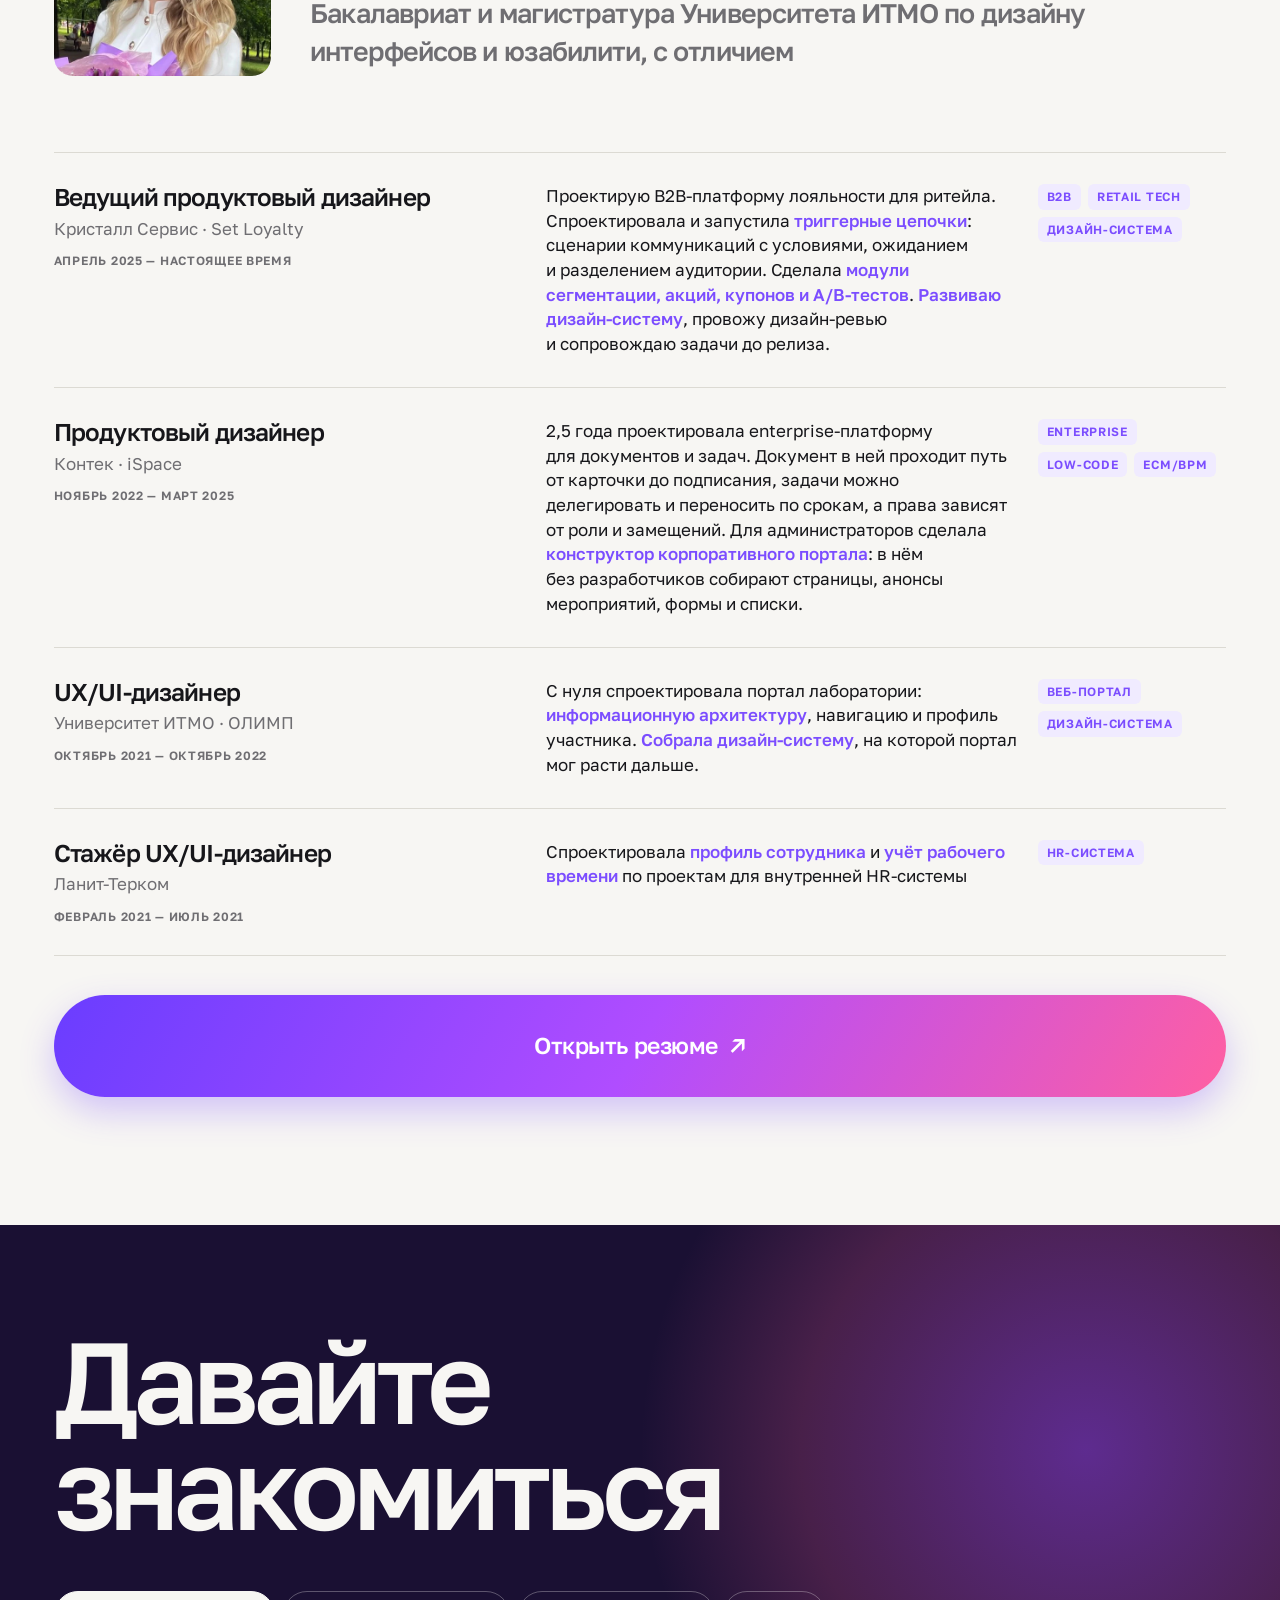
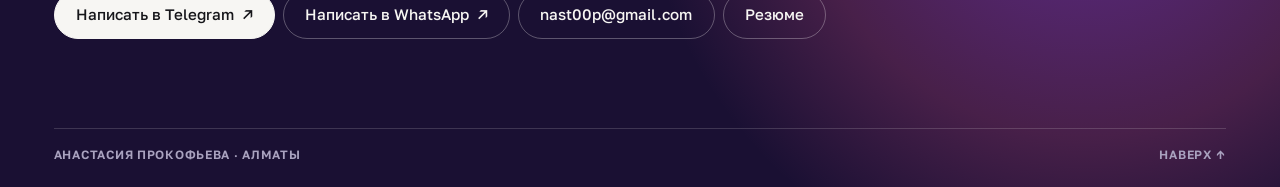
==== commit b3eb7da4: "Increase experience introduction typography" ====
--- a/index.html
+++ b/index.html
@@ -7,7 +7,7 @@
   <title>Анастасия Прокофьева — продуктовый дизайнер</title>
   <link rel="icon" href="assets/favicon.svg?v=2" type="image/svg+xml">
   <script>document.documentElement.classList.add("js")</script>
-  <link rel="stylesheet" href="site.css?v=1114t">
+  <link rel="stylesheet" href="site.css?v=1114u">
   <script src="portfolio.js?v=1114i" defer></script>
 </head>
 <body class="portfolio" id="top">
--- a/site.css
+++ b/site.css
@@ -272,7 +272,7 @@
 /* Обо мне и опыт */
 .about-top { display: grid; grid-template-columns: auto minmax(0, 1fr); gap: clamp(20px, 3vw, 44px); align-items: center; }
 .about-top img { width: clamp(140px, 17vw, 240px); aspect-ratio: 1; object-fit: cover; border-radius: var(--r); }
-.about-lead { max-width: 48ch; font-size: clamp(1.15rem, 1.6vw, 1.5rem); font-weight: 560; line-height: 1.35; letter-spacing: -.035em; text-wrap: pretty; }
+.about-lead { max-width: 48ch; font-size: clamp(1.35rem, 2.1vw, 1.9rem); font-weight: 560; line-height: 1.4; letter-spacing: -.035em; text-wrap: pretty; }
 /* Каждое предложение — с новой строки */
 .about-lead em { display: block; margin-top: .35em; font-style: normal; color: var(--muted); }
 .cv-cta { padding-top: clamp(24px, 3vw, 44px); border-top: 1px solid var(--line); }
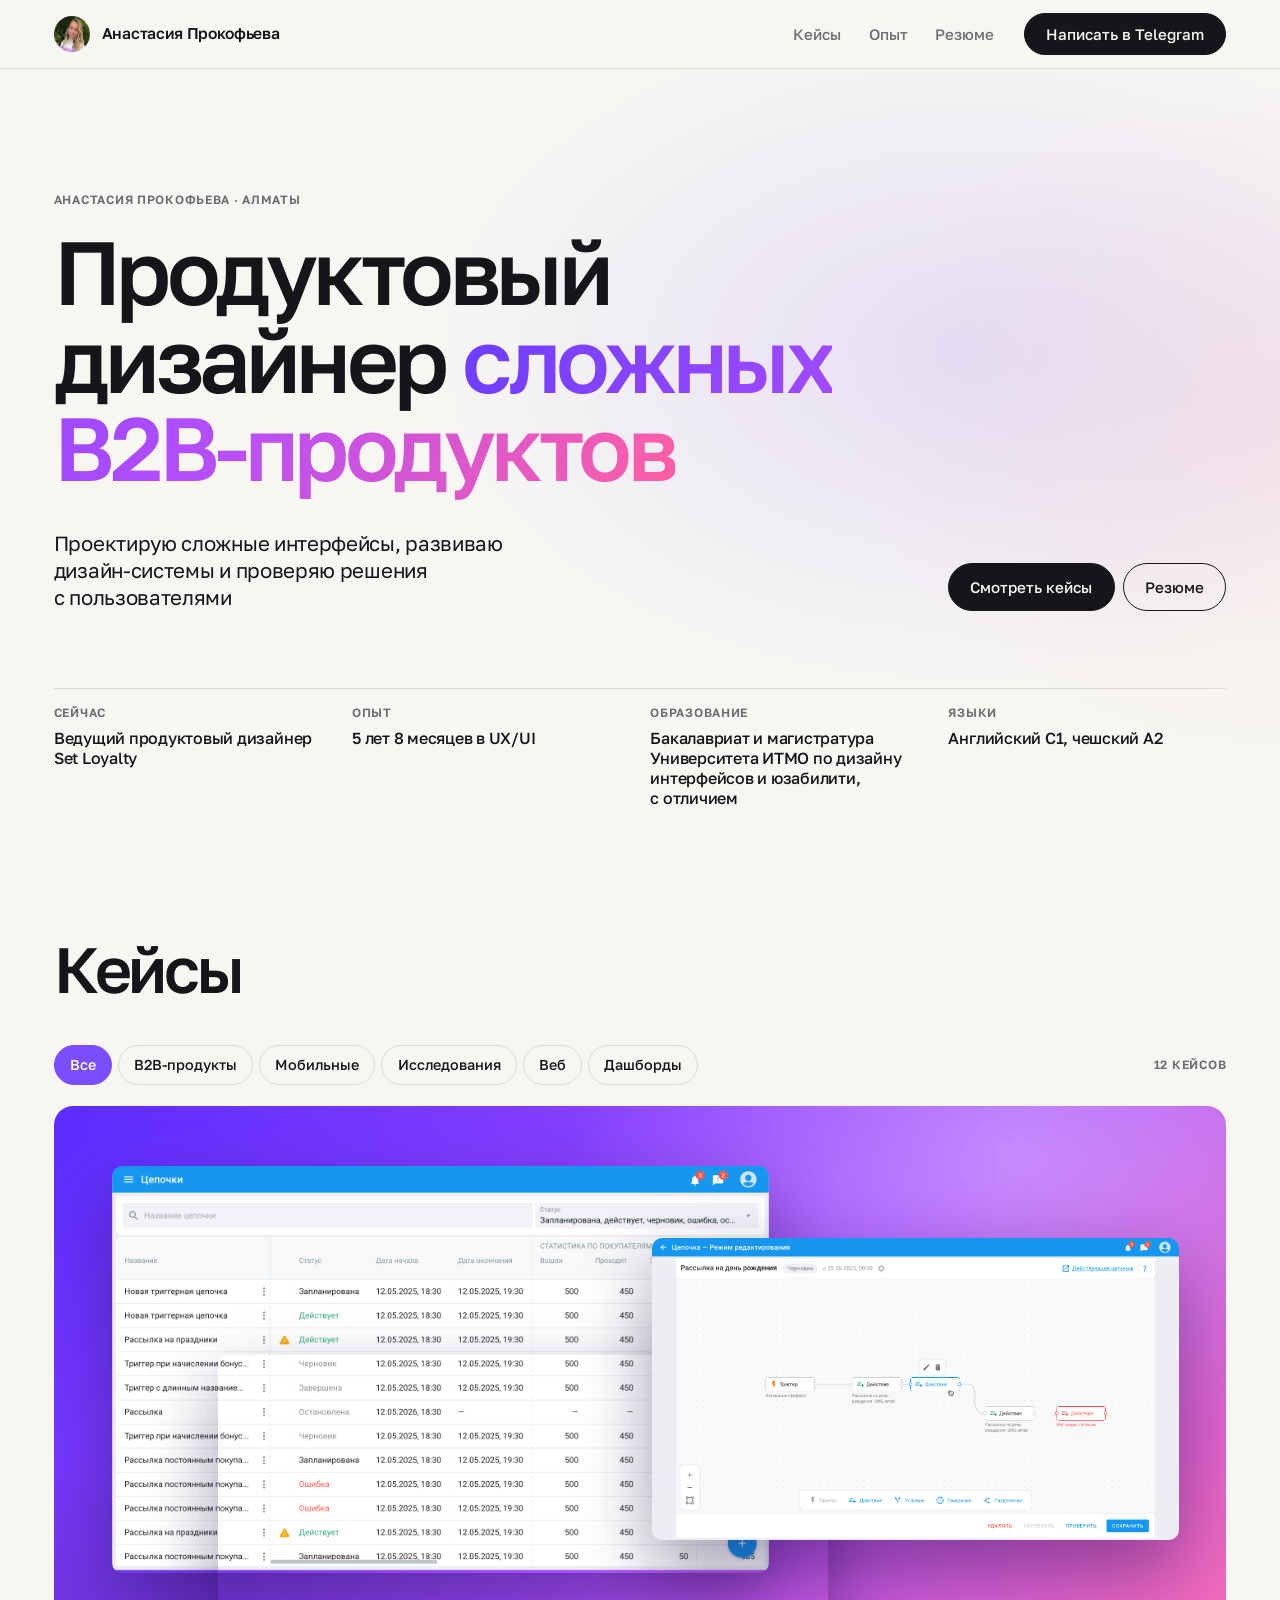
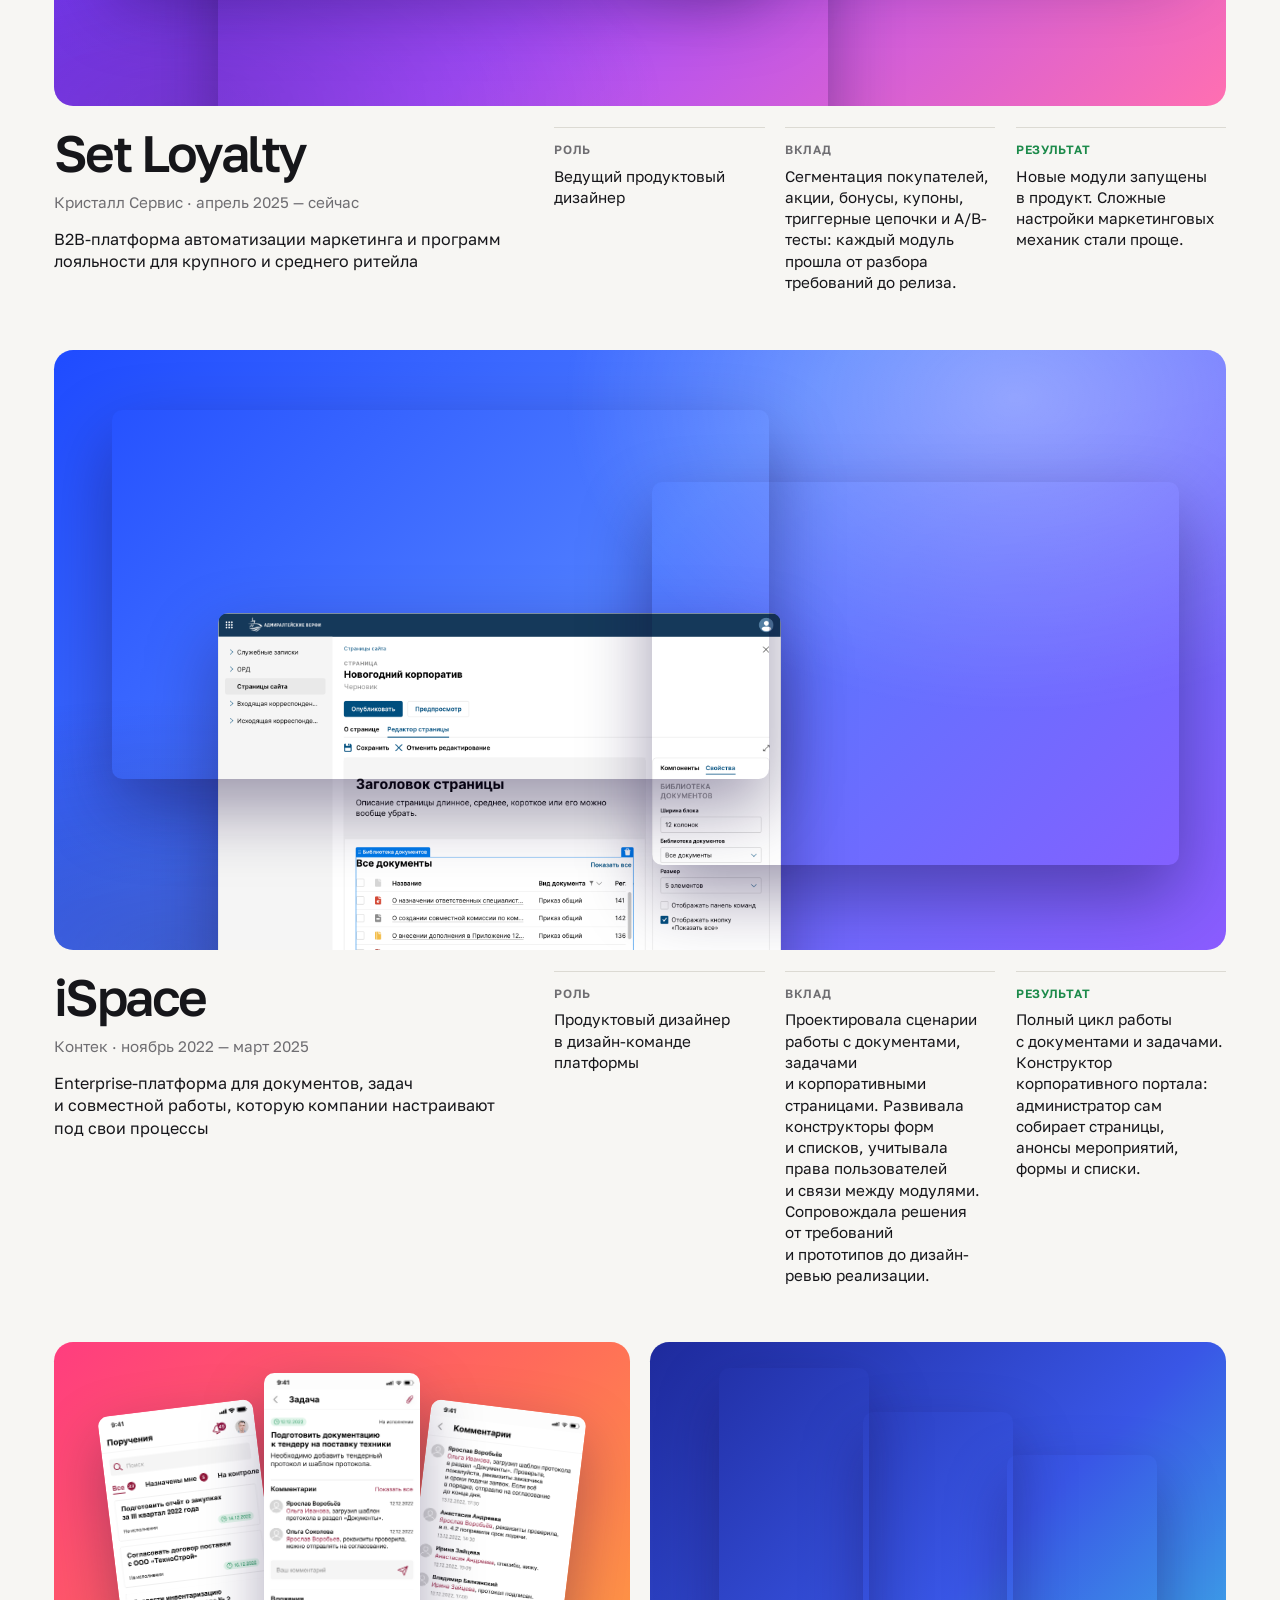
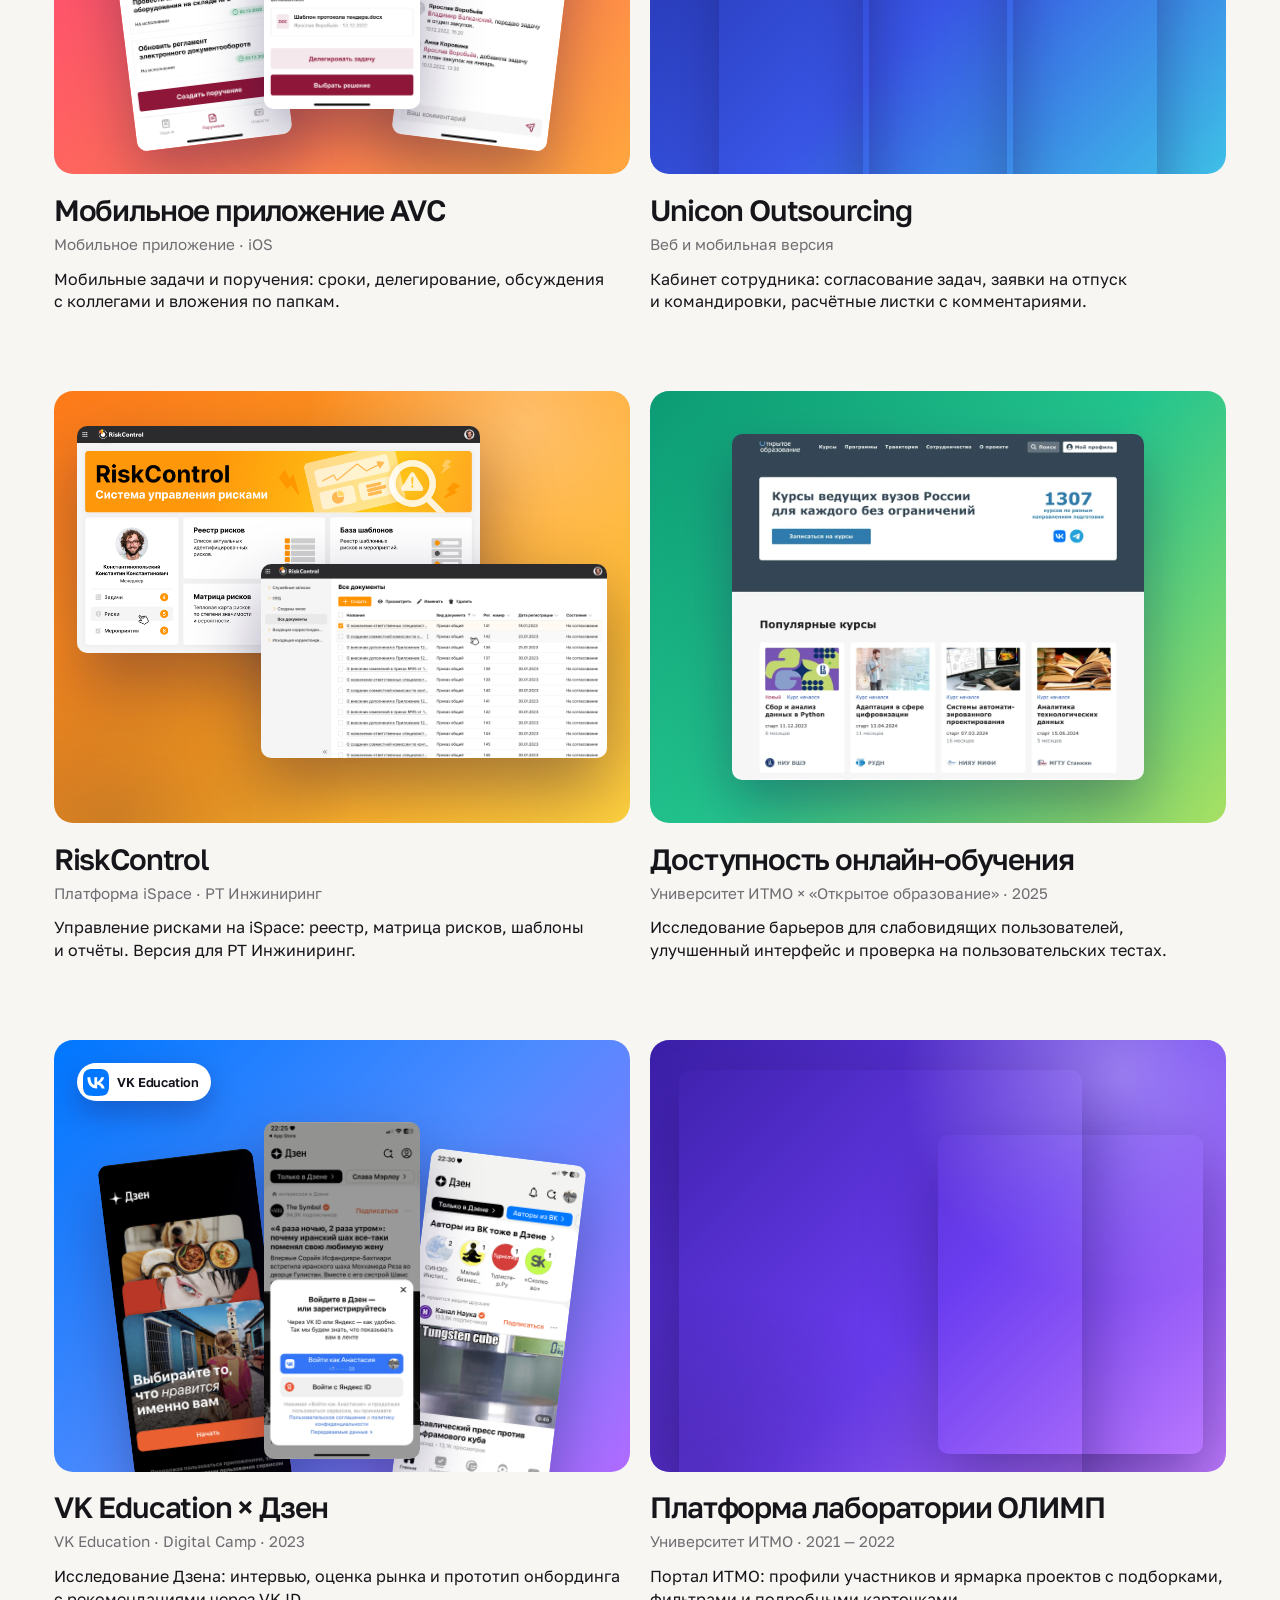
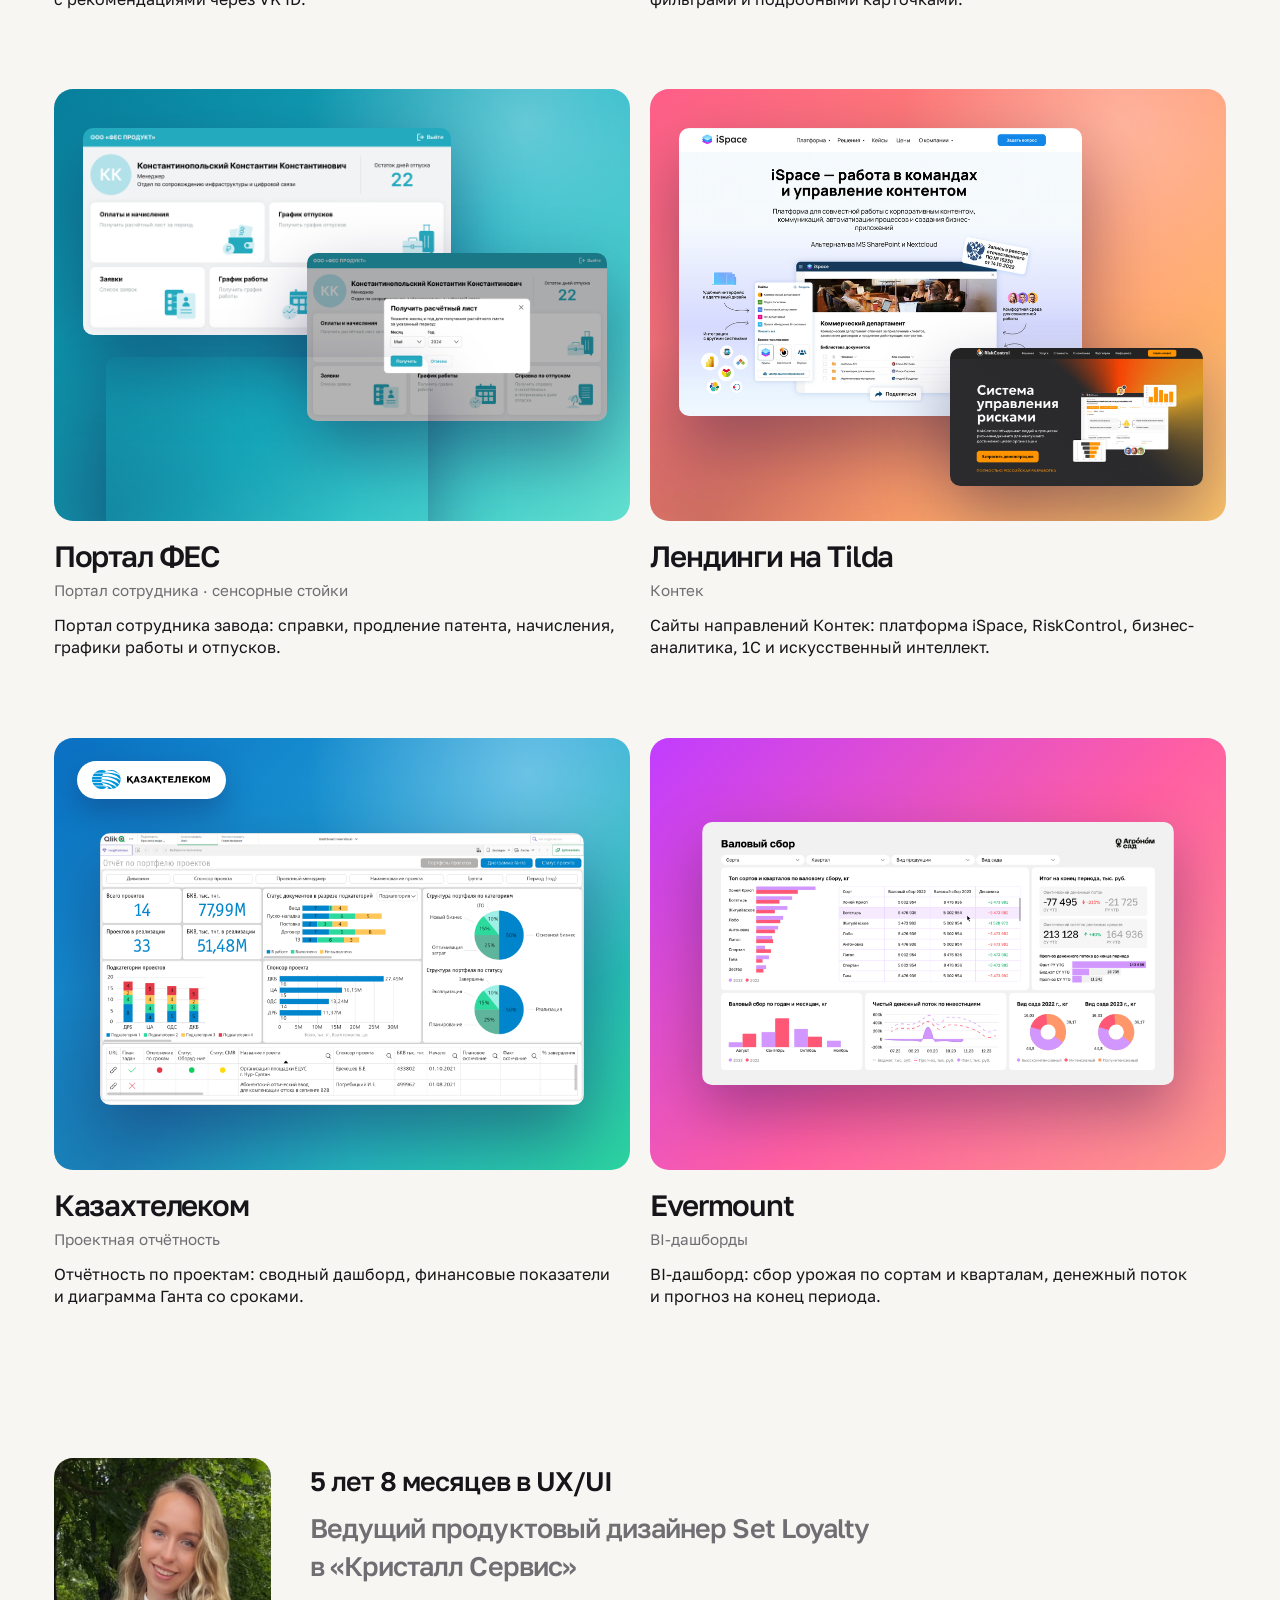
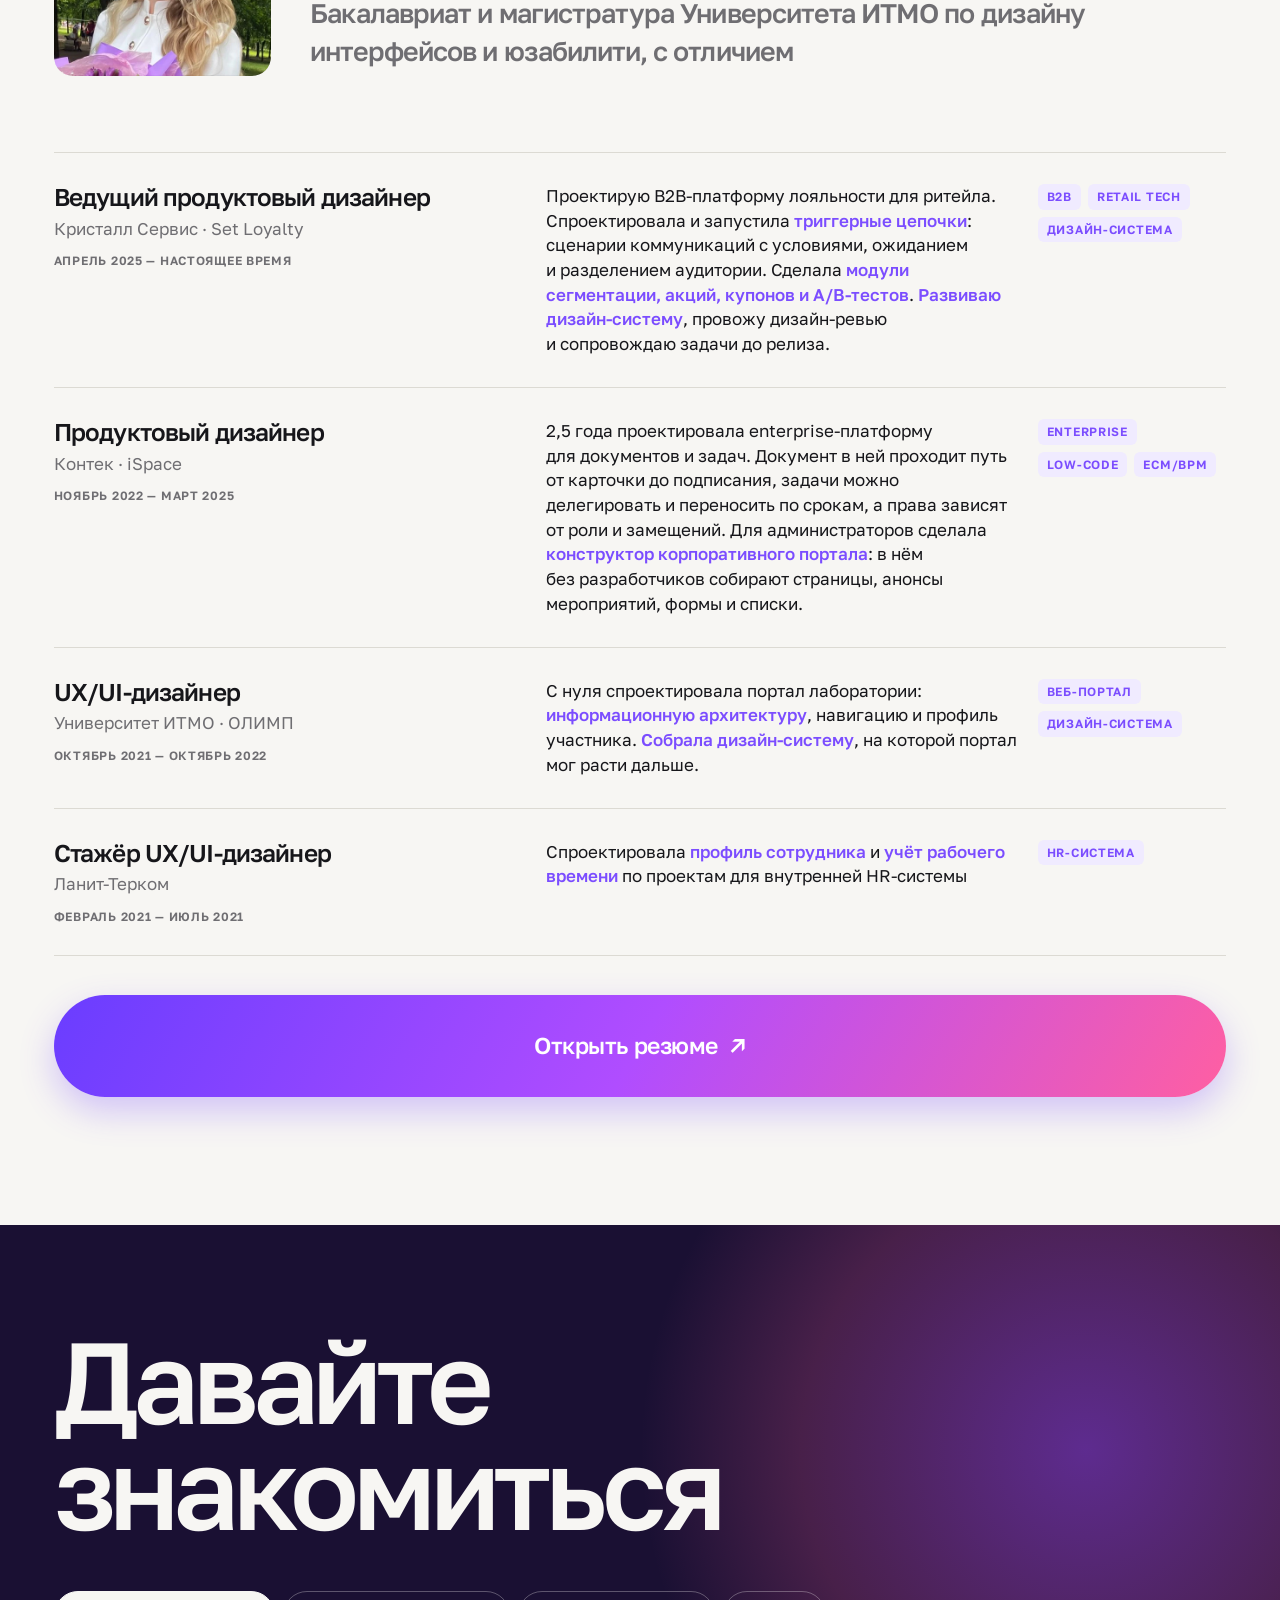
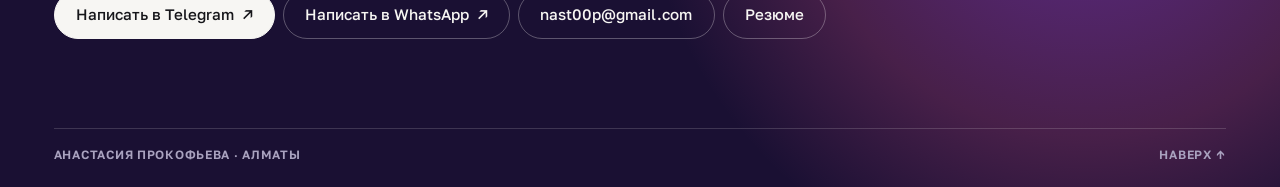
==== commit 39c74d2d: "Break company name onto a new line in experience intro" ====
--- a/index.html
+++ b/index.html
@@ -185,7 +185,7 @@
     <section class="wrap section" id="about">
       <div class="about-top" data-reveal>
         <img src="assets/portrait.webp" alt="Анастасия Прокофьева" width="500" height="500" loading="lazy">
-        <p class="about-lead">5 лет 8 месяцев в UX/UI<em>Ведущий продуктовый дизайнер Set Loyalty в «Кристалл Сервис»</em><em>Бакалавриат и магистратура Университета ИТМО по дизайну интерфейсов и юзабилити, с отличием</em></p>
+        <p class="about-lead">5 лет 8 месяцев в UX/UI<em>Ведущий продуктовый дизайнер Set Loyalty<br>в «Кристалл Сервис»</em><em>Бакалавриат и магистратура Университета ИТМО по дизайну интерфейсов и юзабилити, с отличием</em></p>
       </div>
       <div class="xp-list">
         <article class="xp" data-reveal>
